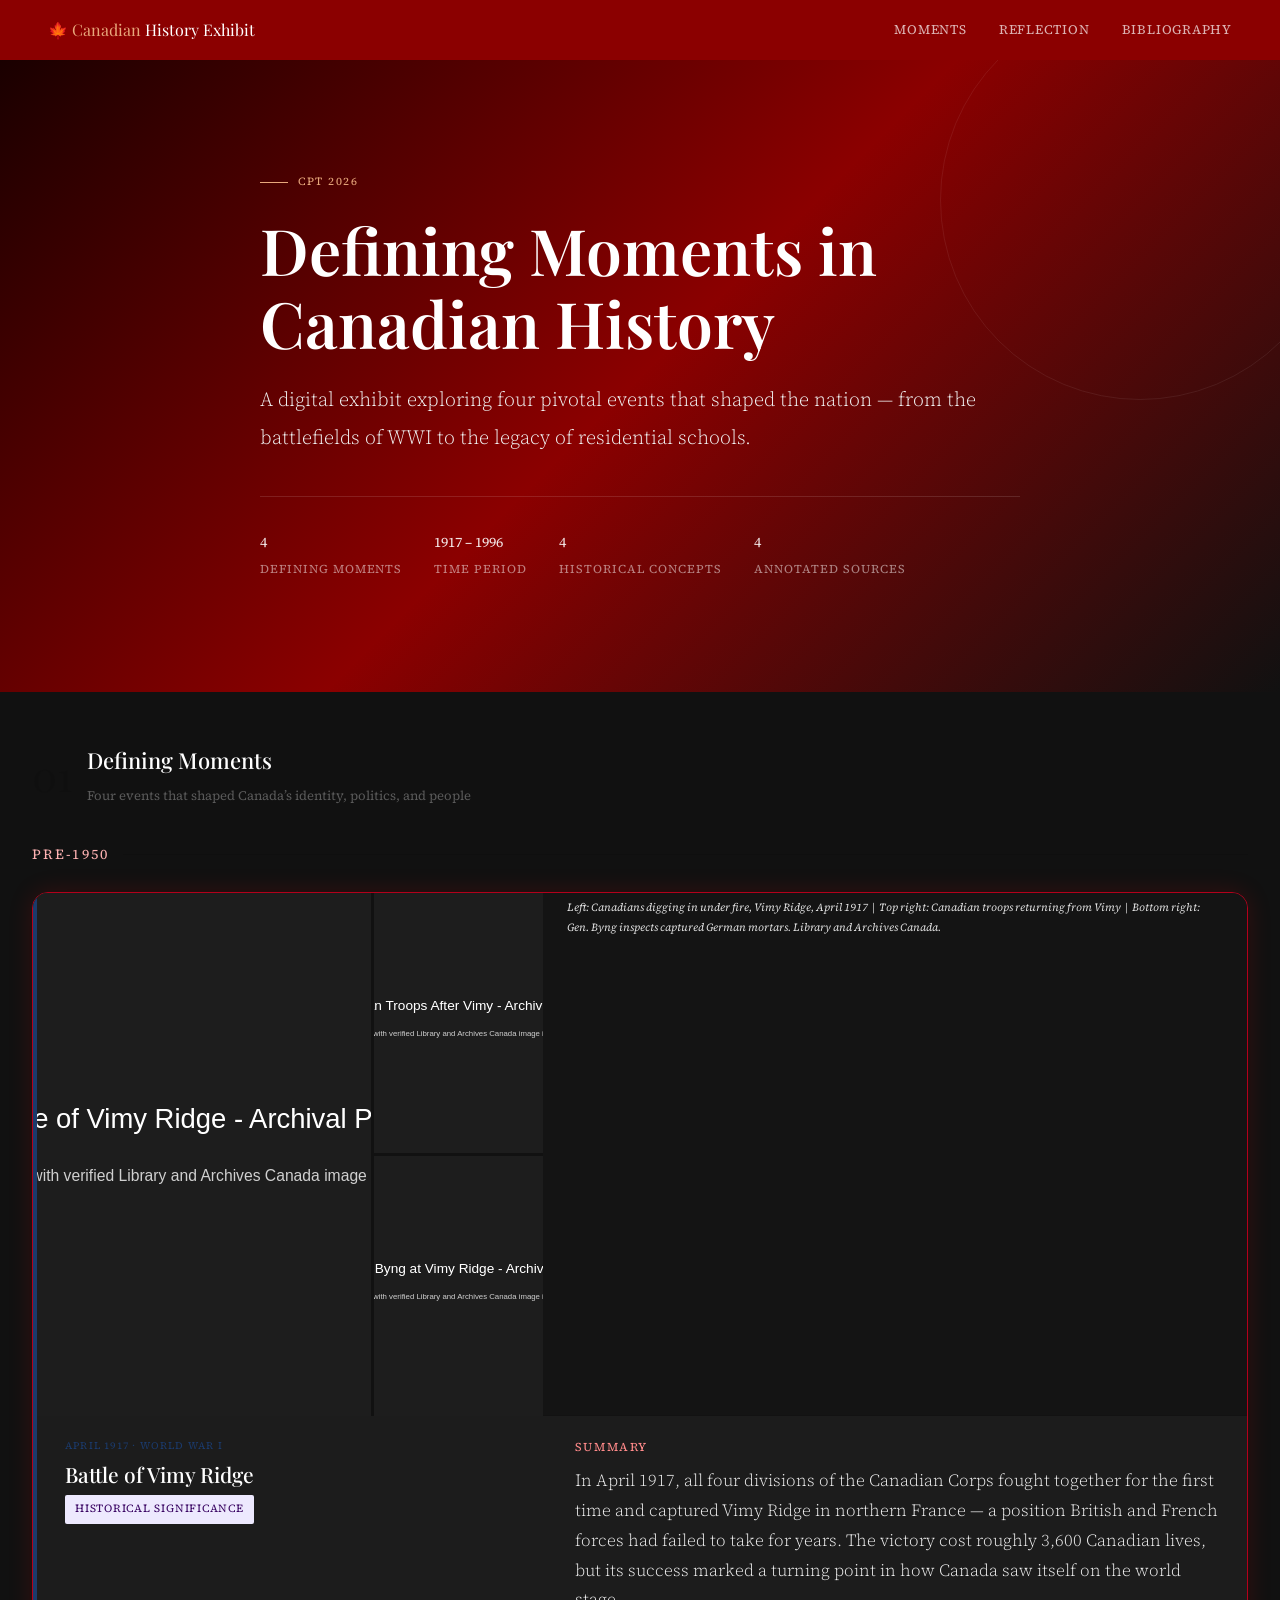
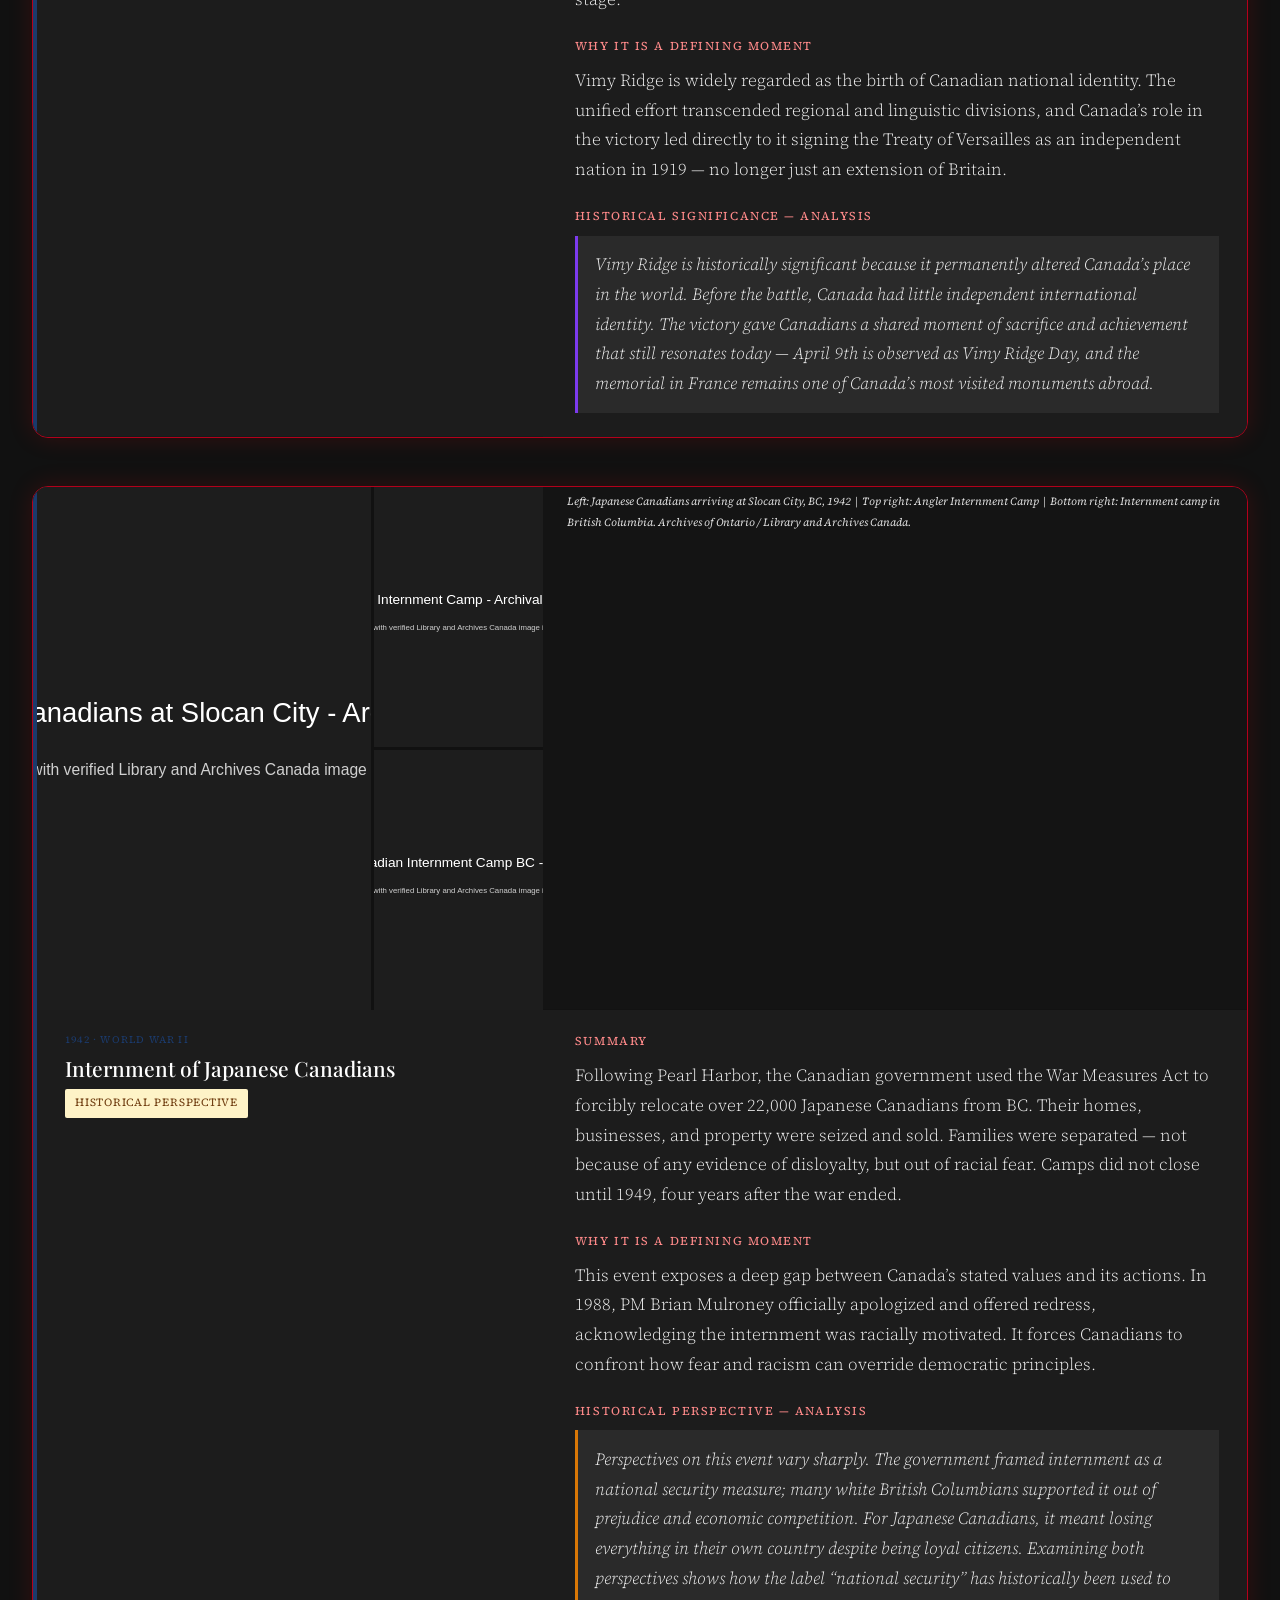
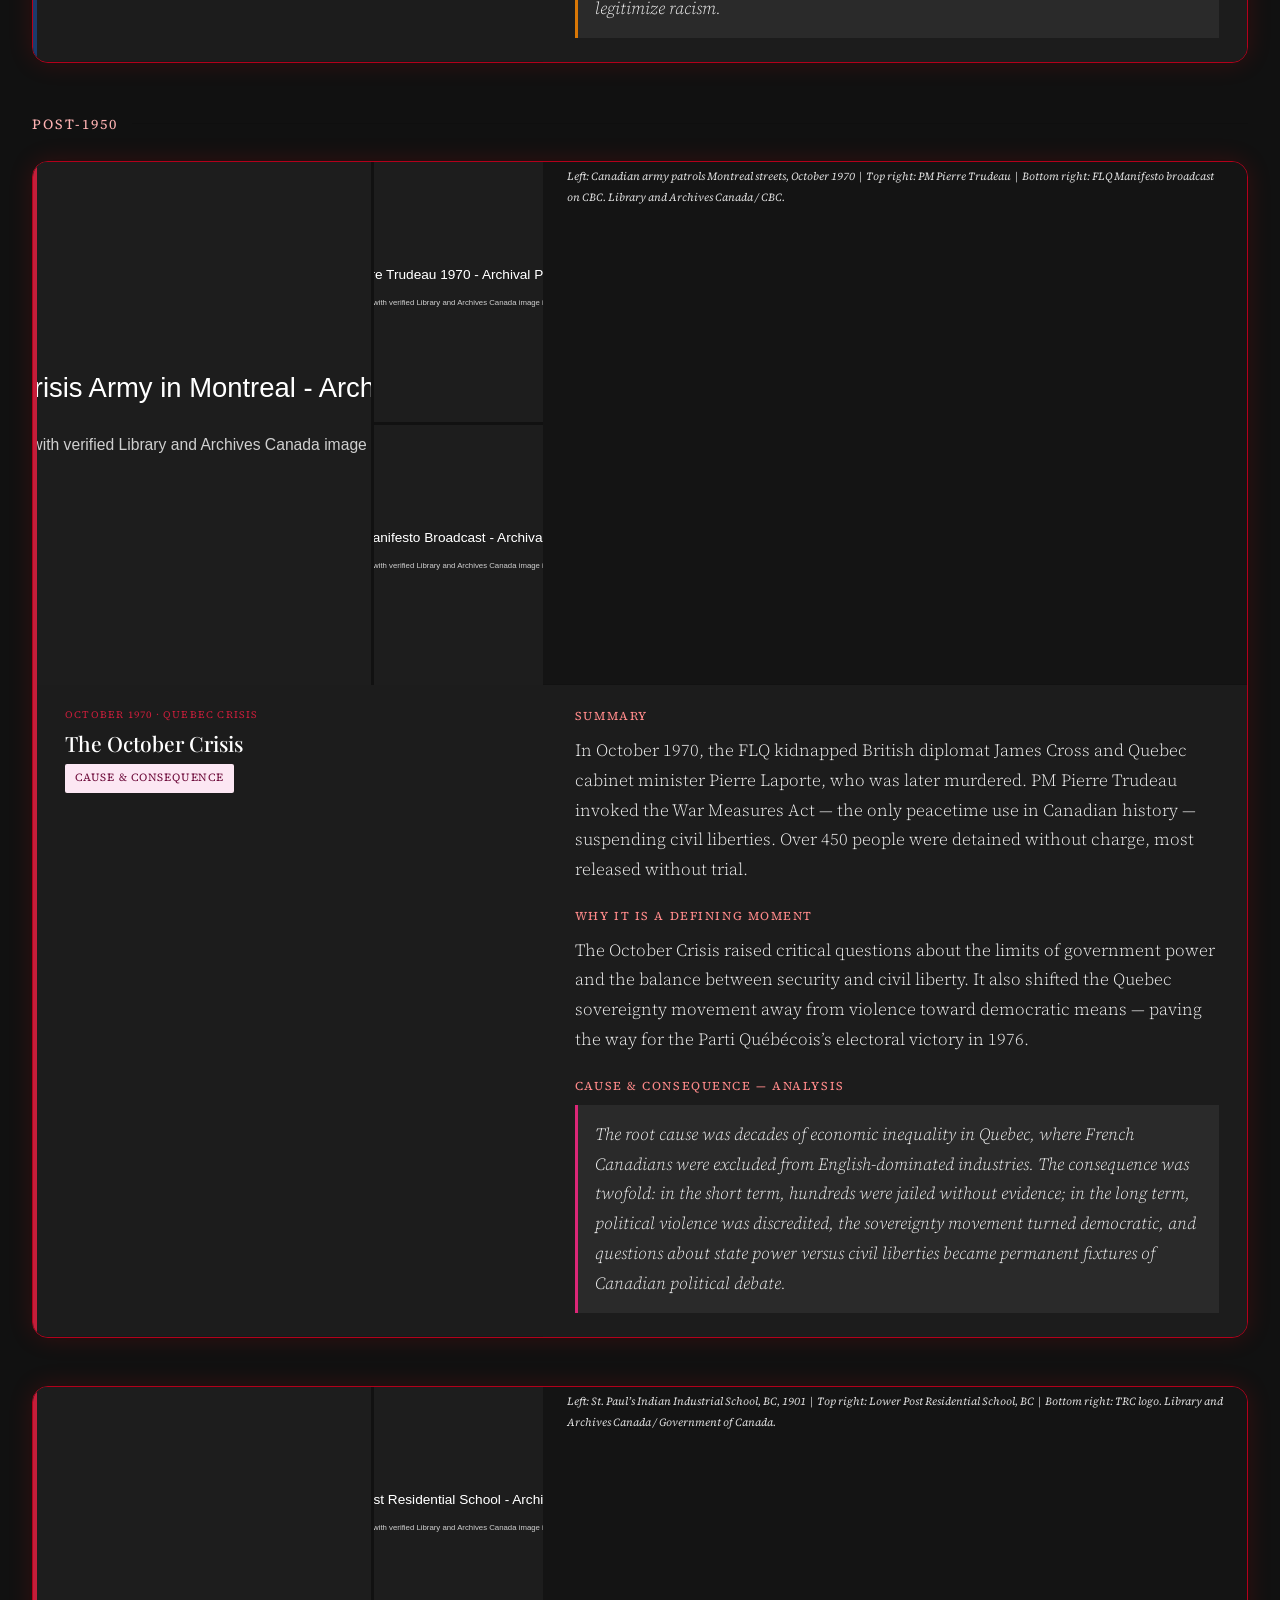
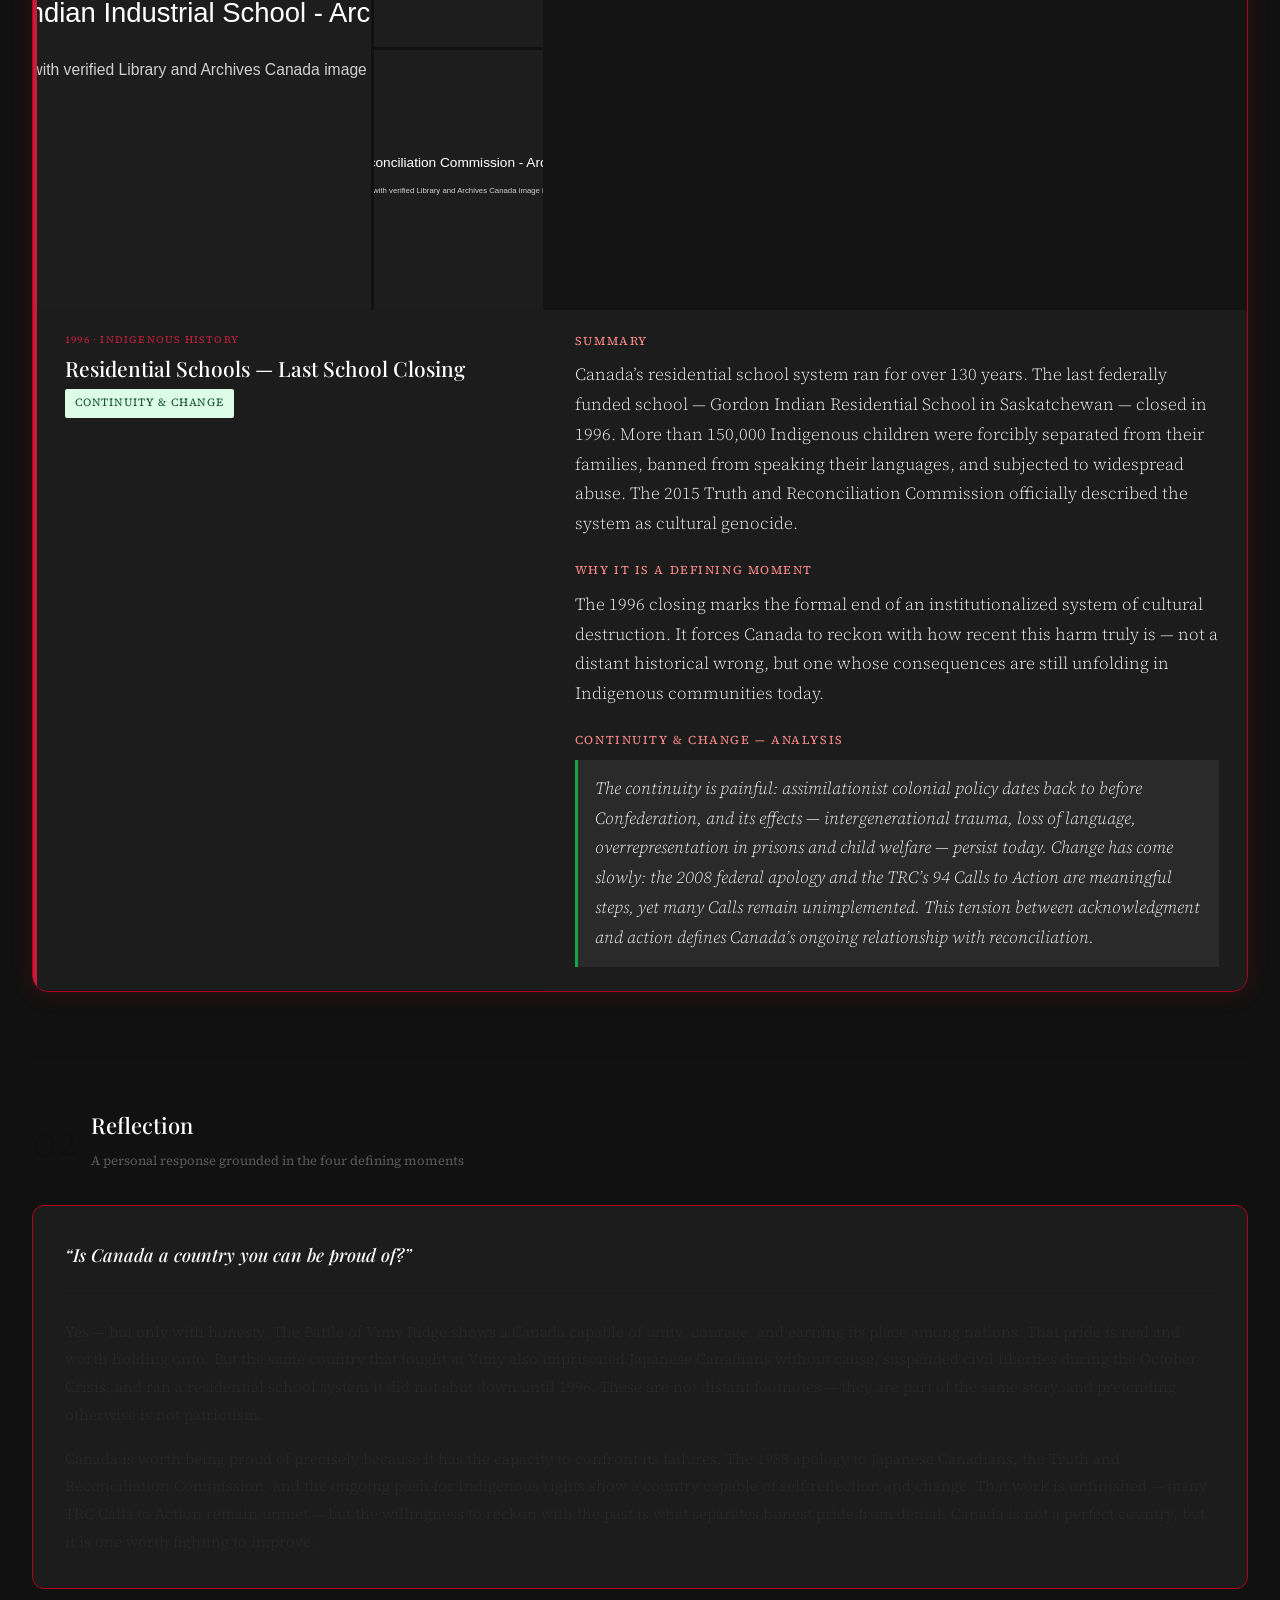
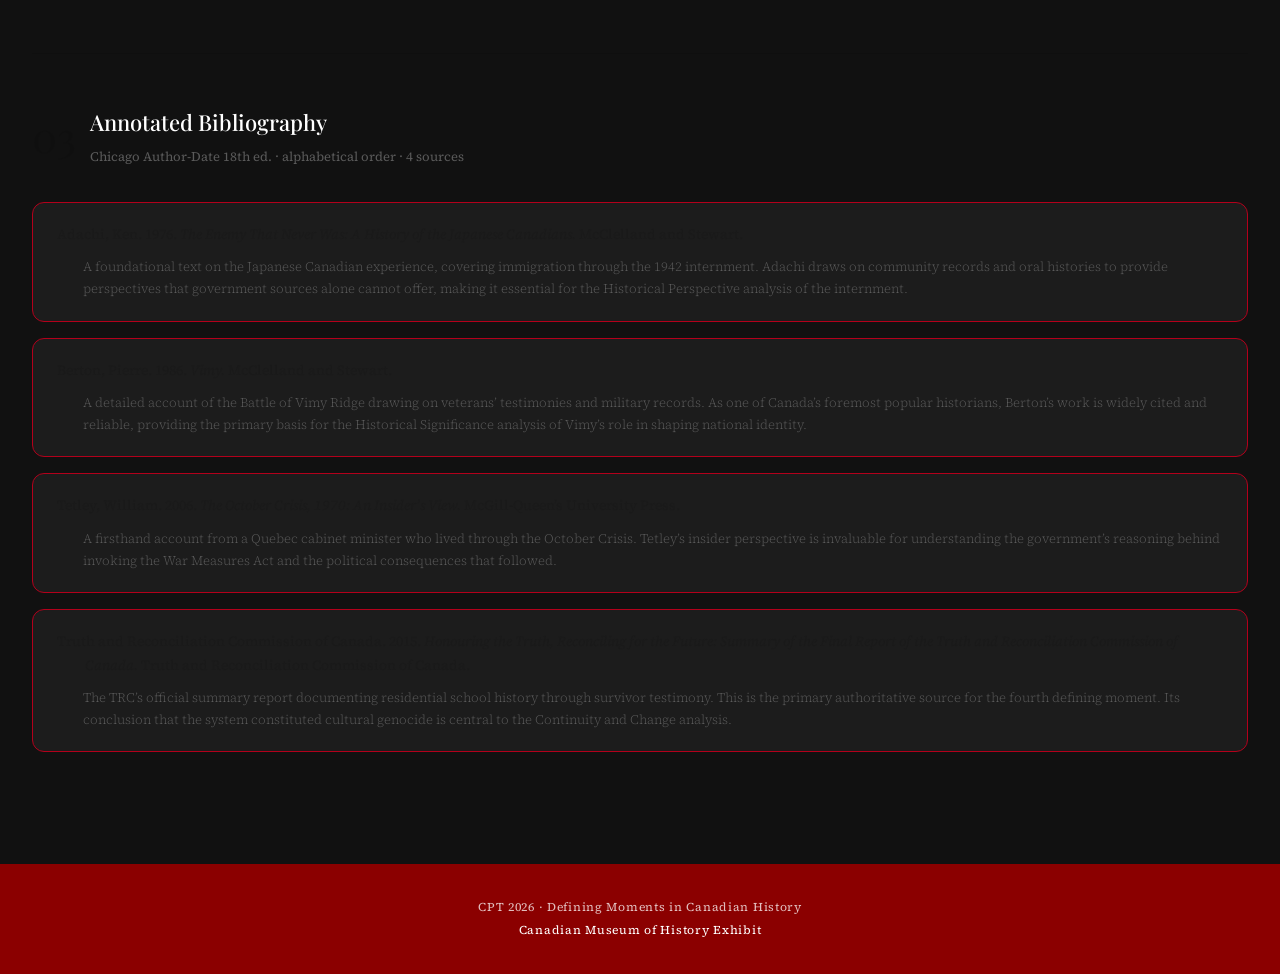
==== index.html @ dbaf493c "Add files via upload" ====
<!DOCTYPE html>
<html lang="en">
<head>
<meta charset="UTF-8">
<meta name="viewport" content="width=device-width, initial-scale=1.0">
<title>CPT 2026 — Defining Moments in Canadian History</title>
<link href="https://fonts.googleapis.com/css2?family=Playfair+Display:wght@400;500;600&family=Source+Serif+4:ital,wght@0,300;0,400;1,300&display=swap" rel="stylesheet">
<style>
*, *::before, *::after { box-sizing: border-box; margin: 0; padding: 0; }
:root { --navy: #1B3A6B; --red: #C41E3A; --cream: #FAF8F3; --warm-white: #FFFEF9; --text: #1a1a1a; --text-muted: #5a5a5a; --border: rgba(0,0,0,0.09); }
html { scroll-behavior: smooth; }
body { font-family: 'Source Serif 4', Georgia, serif; background: var(--cream); color: var(--text); font-size: 16px; line-height: 1.7; }

nav { background: var(--navy); padding: 0 3rem; display: flex; align-items: center; justify-content: space-between; height: 60px; position: sticky; top: 0; z-index: 100; }
.logo { font-family: 'Playfair Display', serif; color: #fff; font-size: 16px; }
.logo span { color: #E8A87C; }
.nav-links { display: flex; gap: 2rem; }
.nav-links a { color: rgba(255,255,255,0.7); font-size: 13px; text-decoration: none; letter-spacing: 0.06em; text-transform: uppercase; transition: color 0.2s; }
.nav-links a:hover { color: #fff; }

.hero { background: var(--navy); color: #fff; padding: 5rem 3rem 4rem; position: relative; overflow: hidden; }
.hero::before { content: ''; position: absolute; top: -60px; right: -60px; width: 400px; height: 400px; border: 1px solid rgba(255,255,255,0.07); border-radius: 50%; }
.hero-inner { max-width: 760px; margin: 0 auto; position: relative; z-index: 1; }
.hero-kicker { font-size: 11px; letter-spacing: 0.14em; text-transform: uppercase; color: #E8A87C; margin-bottom: 1.25rem; display: flex; align-items: center; gap: 10px; }
.hero-kicker::before { content: ''; display: inline-block; width: 28px; height: 1px; background: #E8A87C; }
.hero h1 { font-family: 'Playfair Display', serif; font-size: 44px; font-weight: 600; line-height: 1.15; margin-bottom: 1.25rem; }
.hero p { font-size: 16px; color: rgba(255,255,255,0.72); max-width: 520px; font-weight: 300; }
.hero-meta { display: flex; gap: 2rem; margin-top: 2.5rem; padding-top: 2rem; border-top: 1px solid rgba(255,255,255,0.12); flex-wrap: wrap; }
.hero-meta-item { font-size: 12px; color: rgba(255,255,255,0.5); text-transform: uppercase; letter-spacing: 0.08em; }
.hero-meta-item strong { display: block; font-size: 14px; color: rgba(255,255,255,0.9); font-weight: 400; margin-bottom: 2px; text-transform: none; letter-spacing: 0; }

.main { max-width: 900px; margin: 0 auto; padding: 3rem 2rem; }
.section-header { display: flex; align-items: center; gap: 14px; margin-bottom: 2rem; }
.section-num { font-family: 'Playfair Display', serif; font-size: 42px; font-weight: 400; color: rgba(0,0,0,0.08); line-height: 1; }
.section-info h2 { font-family: 'Playfair Display', serif; font-size: 22px; font-weight: 500; }
.section-info p { font-size: 13px; color: var(--text-muted); margin-top: 2px; }
section { margin-bottom: 4rem; }

/* MOMENT CARDS */
.moment-card { background: var(--warm-white); border: 1px solid var(--border); margin-bottom: 2.5rem; position: relative; overflow: hidden; }
.moment-card::before { content: ''; position: absolute; left: 0; top: 0; bottom: 0; width: 4px; z-index: 1; }
.moment-card.pre::before { background: var(--navy); }
.moment-card.post::before { background: var(--red); }

/* PHOTO GALLERY */
.photo-gallery { display: grid; gap: 3px; background: #111; }
.photo-gallery.two { grid-template-columns: 1fr 1fr; }
.photo-gallery.three { grid-template-columns: 2fr 1fr; grid-template-rows: 1fr 1fr; }
.photo-gallery.three .photo-main { grid-row: 1 / 3; }
.photo-item { overflow: hidden; position: relative; background: #2a2a2a; }
.photo-gallery.two .photo-item { height: 200px; }
.photo-gallery.three .photo-main { height: 300px; }
.photo-gallery.three .photo-side { height: 148px; }
.photo-item img { width: 100%; height: 100%; object-fit: cover; display: block; filter: grayscale(20%) contrast(1.05); transition: transform 0.4s ease; }
.photo-item img:hover { transform: scale(1.03); }
.photo-item img.hidden { display: none; }

.gallery-caption { font-size: 11px; color: var(--text-muted); padding: 5px 1.5rem 6px; border-bottom: 1px solid var(--border); font-style: italic; background: rgba(0,0,0,0.02); }

.moment-top { padding: 1.25rem 1.75rem 1rem 2rem; border-bottom: 1px solid var(--border); }
.moment-era-tag { font-size: 10px; letter-spacing: 0.12em; text-transform: uppercase; margin-bottom: 6px; }
.pre .moment-era-tag { color: var(--navy); }
.post .moment-era-tag { color: var(--red); }
.moment-title { font-family: 'Playfair Display', serif; font-size: 21px; font-weight: 500; line-height: 1.25; }
.concept-pill { display: inline-flex; padding: 4px 10px; border-radius: 2px; font-size: 11px; letter-spacing: 0.07em; text-transform: uppercase; margin-top: 8px; }
.pill-sig { background: #EDE9FE; color: #3B0764; }
.pill-persp { background: #FEF3C7; color: #713F12; }
.pill-cause { background: #FCE7F3; color: #700F3E; }
.pill-change { background: #DCFCE7; color: #14532D; }

.moment-body { padding: 1.25rem 1.75rem 1.5rem 2rem; }
.moment-block { margin-bottom: 1.25rem; }
.moment-block:last-child { margin-bottom: 0; }
.moment-block-label { font-size: 10px; letter-spacing: 0.13em; text-transform: uppercase; color: var(--text-muted); margin-bottom: 0.5rem; }
.moment-block p { font-size: 14px; line-height: 1.75; color: #2a2a2a; font-weight: 300; }
.analysis-box { border-left: 3px solid; padding: 0.9rem 1.1rem; background: rgba(0,0,0,0.018); margin-top: 0.5rem; }
.analysis-box p { font-size: 14px; line-height: 1.75; color: #2a2a2a; font-weight: 300; font-style: italic; }
.sig-border { border-color: #7C3AED; }
.persp-border { border-color: #D97706; }
.cause-border { border-color: #DB2777; }
.change-border { border-color: #16A34A; }

.era-label { display: flex; align-items: center; gap: 14px; margin-bottom: 1.5rem; margin-top: 0.5rem; }
.era-label span { font-size: 10px; letter-spacing: 0.15em; text-transform: uppercase; color: var(--text-muted); white-space: nowrap; }
.era-label::after { content: ''; flex: 1; height: 1px; background: var(--border); }

.reflection-box { background: var(--warm-white); border: 1px solid var(--border); padding: 2rem; }
.reflection-question { font-family: 'Playfair Display', serif; font-size: 18px; font-weight: 500; color: var(--navy); margin-bottom: 1.5rem; padding-bottom: 1.25rem; border-bottom: 1px solid var(--border); font-style: italic; }
.reflection-box p { font-size: 15px; line-height: 1.85; margin-bottom: 1rem; font-weight: 300; color: #2a2a2a; }
.reflection-box p:last-child { margin-bottom: 0; }

.bib-entry { background: var(--warm-white); border: 1px solid var(--border); padding: 1.25rem 1.5rem; margin-bottom: 1rem; }
.bib-cite { font-size: 14px; line-height: 1.7; color: var(--text); margin-bottom: 0.6rem; padding-left: 2em; text-indent: -2em; }
.bib-cite em { font-style: italic; }
.bib-annotation { font-size: 13px; line-height: 1.7; color: var(--text-muted); font-weight: 300; padding-left: 2em; }

footer { background: var(--navy); color: rgba(255,255,255,0.45); text-align: center; padding: 2rem; font-size: 12px; letter-spacing: 0.06em; }
footer strong { color: rgba(255,255,255,0.75); font-weight: 400; }
hr.divider { border: none; border-top: 1px solid var(--border); margin: 3rem 0; }

/* hide broken images gracefully */
img.photo { background: #1a1a1a; }
</style>

<style>
body{
 background:#111 !important;
 color:#f2f2f2 !important;
 font-size:18px !important;
 line-height:1.9 !important;
}
nav{
 background:#8B0000 !important;
}
.hero{
 background:linear-gradient(135deg,#1a0000,#8B0000,#111) !important;
 padding:7rem 3rem !important;
}
.hero h1{
 font-size:64px !important;
 max-width:900px;
}
.hero p{
 color:#f0f0f0 !important;
 font-size:20px !important;
 max-width:800px !important;
}
.main{
 max-width:1400px !important;
}
.section-info h2,.moment-title,.reflection-question{
 color:#fff !important;
}
.era-label span{
 color:#ffb3b3 !important;
 font-size:14px !important;
}
.moment-card{
 display:grid !important;
 grid-template-columns: 42% 58%;
 background:#1c1c1c !important;
 border:1px solid #b3001b !important;
 border-radius:16px;
 overflow:hidden;
 margin-bottom:3rem !important;
 box-shadow:0 0 25px rgba(255,0,0,.15);
}
.photo-gallery{
 height:100% !important;
}
.photo-gallery .photo-item,
.photo-gallery.two .photo-item,
.photo-gallery.three .photo-main,
.photo-gallery.three .photo-side{
 height:100% !important;
 min-height:260px;
}
.moment-top,.moment-body{
 background:#1c1c1c !important;
}
.moment-body p{
 color:#efefef !important;
 font-size:17px !important;
}
.moment-block-label{
 color:#ff8a8a !important;
 font-size:12px !important;
}
.gallery-caption{
 background:#141414 !important;
 color:#ddd !important;
}
.analysis-box{
 background:#2a2a2a !important;
}
.reflection-box,.bib-entry{
 background:#1c1c1c !important;
 color:#f2f2f2 !important;
 border:1px solid #b3001b !important;
 border-radius:12px;
}
footer{
 background:#8B0000 !important;
 color:white !important;
}
@media(max-width:900px){
 .moment-card{
  grid-template-columns:1fr !important;
 }
 .hero h1{
  font-size:42px !important;
 }
}
</style>


<style>
.photo-item{
 background:#333 !important;
}
.photo-item img{
 opacity:1 !important;
}
</style>

</head>
<body>

<nav>
  <div class="logo">&#127809; <span>Canadian</span> History Exhibit</div>
  <div class="nav-links">
    <a href="#moments">Moments</a>
    <a href="#reflection">Reflection</a>
    <a href="#bibliography">Bibliography</a>
  </div>
</nav>

<div class="hero">
  <div class="hero-inner">
    <div class="hero-kicker">CPT 2026</div>
    <h1>Defining Moments in<br>Canadian History</h1>
    <p>A digital exhibit exploring four pivotal events that shaped the nation &mdash; from the battlefields of WWI to the legacy of residential schools.</p>
    <div class="hero-meta">
      <div class="hero-meta-item"><strong>4</strong>Defining Moments</div>
      <div class="hero-meta-item"><strong>1917 &ndash; 1996</strong>Time Period</div>
      <div class="hero-meta-item"><strong>4</strong>Historical Concepts</div>
      <div class="hero-meta-item"><strong>4</strong>Annotated Sources</div>
    </div>
  </div>
</div>

<div class="main">

  <section id="moments">
    <div class="section-header">
      <div class="section-num">01</div>
      <div class="section-info"><h2>Defining Moments</h2><p>Four events that shaped Canada&rsquo;s identity, politics, and people</p></div>
    </div>

    <div class="era-label"><span>Pre-1950</span></div>

    <!-- MOMENT 1: VIMY RIDGE -->
    <div class="moment-card pre">
      <div class="photo-gallery three">
        <div class="photo-item photo-main">
          <img class="photo" src="data:image/svg+xml;charset=utf-8,%3Csvg%20xmlns%3D%27http%3A//www.w3.org/2000/svg%27%20width%3D%271200%27%20height%3D%27800%27%3E%0A%20%20%20%20%3Crect%20width%3D%27100%25%27%20height%3D%27100%25%27%20fill%3D%27%23222%27/%3E%0A%20%20%20%20%3Ctext%20x%3D%2750%25%27%20y%3D%2745%25%27%20font-size%3D%2742%27%20fill%3D%27white%27%20text-anchor%3D%27middle%27%20font-family%3D%27Arial%27%3EBattle%20of%20Vimy%20Ridge%20-%20Archival%20Photo%3C/text%3E%0A%20%20%20%20%3Ctext%20x%3D%2750%25%27%20y%3D%2755%25%27%20font-size%3D%2724%27%20fill%3D%27%23cccccc%27%20text-anchor%3D%27middle%27%20font-family%3D%27Arial%27%3EReplace%20with%20verified%20Library%20and%20Archives%20Canada%20image%20if%20desired%3C/text%3E%0A%20%20%20%20%3C/svg%3E" alt="Canadian soldiers at Vimy Ridge" >
        </div>
        <div class="photo-item photo-side">
          <img class="photo" src="data:image/svg+xml;charset=utf-8,%3Csvg%20xmlns%3D%27http%3A//www.w3.org/2000/svg%27%20width%3D%271200%27%20height%3D%27800%27%3E%0A%20%20%20%20%3Crect%20width%3D%27100%25%27%20height%3D%27100%25%27%20fill%3D%27%23222%27/%3E%0A%20%20%20%20%3Ctext%20x%3D%2750%25%27%20y%3D%2745%25%27%20font-size%3D%2742%27%20fill%3D%27white%27%20text-anchor%3D%27middle%27%20font-family%3D%27Arial%27%3ECanadian%20Troops%20After%20Vimy%20-%20Archival%20Photo%3C/text%3E%0A%20%20%20%20%3Ctext%20x%3D%2750%25%27%20y%3D%2755%25%27%20font-size%3D%2724%27%20fill%3D%27%23cccccc%27%20text-anchor%3D%27middle%27%20font-family%3D%27Arial%27%3EReplace%20with%20verified%20Library%20and%20Archives%20Canada%20image%20if%20desired%3C/text%3E%0A%20%20%20%20%3C/svg%3E" alt="Canadian troops after Vimy" >
        </div>
        <div class="photo-item photo-side">
          <img class="photo" src="data:image/svg+xml;charset=utf-8,%3Csvg%20xmlns%3D%27http%3A//www.w3.org/2000/svg%27%20width%3D%271200%27%20height%3D%27800%27%3E%0A%20%20%20%20%3Crect%20width%3D%27100%25%27%20height%3D%27100%25%27%20fill%3D%27%23222%27/%3E%0A%20%20%20%20%3Ctext%20x%3D%2750%25%27%20y%3D%2745%25%27%20font-size%3D%2742%27%20fill%3D%27white%27%20text-anchor%3D%27middle%27%20font-family%3D%27Arial%27%3EGeneral%20Byng%20at%20Vimy%20Ridge%20-%20Archival%20Photo%3C/text%3E%0A%20%20%20%20%3Ctext%20x%3D%2750%25%27%20y%3D%2755%25%27%20font-size%3D%2724%27%20fill%3D%27%23cccccc%27%20text-anchor%3D%27middle%27%20font-family%3D%27Arial%27%3EReplace%20with%20verified%20Library%20and%20Archives%20Canada%20image%20if%20desired%3C/text%3E%0A%20%20%20%20%3C/svg%3E" alt="General Byng at Vimy Ridge" >
        </div>
      </div>
      <div class="gallery-caption">Left: Canadians digging in under fire, Vimy Ridge, April 1917 &nbsp;|&nbsp; Top right: Canadian troops returning from Vimy &nbsp;|&nbsp; Bottom right: Gen. Byng inspects captured German mortars. Library and Archives Canada.</div>
      <div class="moment-top">
        <div class="moment-era-tag">April 1917 &middot; World War I</div>
        <div class="moment-title">Battle of Vimy Ridge</div>
        <span class="concept-pill pill-sig">Historical Significance</span>
      </div>
      <div class="moment-body">
        <div class="moment-block">
          <div class="moment-block-label">Summary</div>
          <p>In April 1917, all four divisions of the Canadian Corps fought together for the first time and captured Vimy Ridge in northern France &mdash; a position British and French forces had failed to take for years. The victory cost roughly 3,600 Canadian lives, but its success marked a turning point in how Canada saw itself on the world stage.</p>
        </div>
        <div class="moment-block">
          <div class="moment-block-label">Why it is a defining moment</div>
          <p>Vimy Ridge is widely regarded as the birth of Canadian national identity. The unified effort transcended regional and linguistic divisions, and Canada&rsquo;s role in the victory led directly to it signing the Treaty of Versailles as an independent nation in 1919 &mdash; no longer just an extension of Britain.</p>
        </div>
        <div class="moment-block">
          <div class="moment-block-label">Historical Significance &mdash; Analysis</div>
          <div class="analysis-box sig-border">
            <p>Vimy Ridge is historically significant because it permanently altered Canada&rsquo;s place in the world. Before the battle, Canada had little independent international identity. The victory gave Canadians a shared moment of sacrifice and achievement that still resonates today &mdash; April 9th is observed as Vimy Ridge Day, and the memorial in France remains one of Canada&rsquo;s most visited monuments abroad.</p>
          </div>
        </div>
      </div>
    </div>

    <!-- MOMENT 2: JAPANESE INTERNMENT -->
    <div class="moment-card pre">
      <div class="photo-gallery three">
        <div class="photo-item photo-main">
          <img class="photo" src="data:image/svg+xml;charset=utf-8,%3Csvg%20xmlns%3D%27http%3A//www.w3.org/2000/svg%27%20width%3D%271200%27%20height%3D%27800%27%3E%0A%20%20%20%20%3Crect%20width%3D%27100%25%27%20height%3D%27100%25%27%20fill%3D%27%23222%27/%3E%0A%20%20%20%20%3Ctext%20x%3D%2750%25%27%20y%3D%2745%25%27%20font-size%3D%2742%27%20fill%3D%27white%27%20text-anchor%3D%27middle%27%20font-family%3D%27Arial%27%3EJapanese%20Canadians%20at%20Slocan%20City%20-%20Archival%20Photo%3C/text%3E%0A%20%20%20%20%3Ctext%20x%3D%2750%25%27%20y%3D%2755%25%27%20font-size%3D%2724%27%20fill%3D%27%23cccccc%27%20text-anchor%3D%27middle%27%20font-family%3D%27Arial%27%3EReplace%20with%20verified%20Library%20and%20Archives%20Canada%20image%20if%20desired%3C/text%3E%0A%20%20%20%20%3C/svg%3E" alt="Japanese Canadians arriving at Slocan City internment camp, 1942" >
        </div>
        <div class="photo-item photo-side">
          <img class="photo" src="data:image/svg+xml;charset=utf-8,%3Csvg%20xmlns%3D%27http%3A//www.w3.org/2000/svg%27%20width%3D%271200%27%20height%3D%27800%27%3E%0A%20%20%20%20%3Crect%20width%3D%27100%25%27%20height%3D%27100%25%27%20fill%3D%27%23222%27/%3E%0A%20%20%20%20%3Ctext%20x%3D%2750%25%27%20y%3D%2745%25%27%20font-size%3D%2742%27%20fill%3D%27white%27%20text-anchor%3D%27middle%27%20font-family%3D%27Arial%27%3EAngler%20Internment%20Camp%20-%20Archival%20Photo%3C/text%3E%0A%20%20%20%20%3Ctext%20x%3D%2750%25%27%20y%3D%2755%25%27%20font-size%3D%2724%27%20fill%3D%27%23cccccc%27%20text-anchor%3D%27middle%27%20font-family%3D%27Arial%27%3EReplace%20with%20verified%20Library%20and%20Archives%20Canada%20image%20if%20desired%3C/text%3E%0A%20%20%20%20%3C/svg%3E" alt="Angler Internment Camp" >
        </div>
        <div class="photo-item photo-side">
          <img class="photo" src="data:image/svg+xml;charset=utf-8,%3Csvg%20xmlns%3D%27http%3A//www.w3.org/2000/svg%27%20width%3D%271200%27%20height%3D%27800%27%3E%0A%20%20%20%20%3Crect%20width%3D%27100%25%27%20height%3D%27100%25%27%20fill%3D%27%23222%27/%3E%0A%20%20%20%20%3Ctext%20x%3D%2750%25%27%20y%3D%2745%25%27%20font-size%3D%2742%27%20fill%3D%27white%27%20text-anchor%3D%27middle%27%20font-family%3D%27Arial%27%3EJapanese%20Canadian%20Internment%20Camp%20BC%20-%20Archival%20Photo%3C/text%3E%0A%20%20%20%20%3Ctext%20x%3D%2750%25%27%20y%3D%2755%25%27%20font-size%3D%2724%27%20fill%3D%27%23cccccc%27%20text-anchor%3D%27middle%27%20font-family%3D%27Arial%27%3EReplace%20with%20verified%20Library%20and%20Archives%20Canada%20image%20if%20desired%3C/text%3E%0A%20%20%20%20%3C/svg%3E" alt="Japanese Canadian internment camp, BC" >
        </div>
      </div>
      <div class="gallery-caption">Left: Japanese Canadians arriving at Slocan City, BC, 1942 &nbsp;|&nbsp; Top right: Angler Internment Camp &nbsp;|&nbsp; Bottom right: Internment camp in British Columbia. Archives of Ontario / Library and Archives Canada.</div>
      <div class="moment-top">
        <div class="moment-era-tag">1942 &middot; World War II</div>
        <div class="moment-title">Internment of Japanese Canadians</div>
        <span class="concept-pill pill-persp">Historical Perspective</span>
      </div>
      <div class="moment-body">
        <div class="moment-block">
          <div class="moment-block-label">Summary</div>
          <p>Following Pearl Harbor, the Canadian government used the War Measures Act to forcibly relocate over 22,000 Japanese Canadians from BC. Their homes, businesses, and property were seized and sold. Families were separated &mdash; not because of any evidence of disloyalty, but out of racial fear. Camps did not close until 1949, four years after the war ended.</p>
        </div>
        <div class="moment-block">
          <div class="moment-block-label">Why it is a defining moment</div>
          <p>This event exposes a deep gap between Canada&rsquo;s stated values and its actions. In 1988, PM Brian Mulroney officially apologized and offered redress, acknowledging the internment was racially motivated. It forces Canadians to confront how fear and racism can override democratic principles.</p>
        </div>
        <div class="moment-block">
          <div class="moment-block-label">Historical Perspective &mdash; Analysis</div>
          <div class="analysis-box persp-border">
            <p>Perspectives on this event vary sharply. The government framed internment as a national security measure; many white British Columbians supported it out of prejudice and economic competition. For Japanese Canadians, it meant losing everything in their own country despite being loyal citizens. Examining both perspectives shows how the label &ldquo;national security&rdquo; has historically been used to legitimize racism.</p>
          </div>
        </div>
      </div>
    </div>

    <div class="era-label"><span>Post-1950</span></div>

    <!-- MOMENT 3: OCTOBER CRISIS -->
    <div class="moment-card post">
      <div class="photo-gallery three">
        <div class="photo-item photo-main">
          <img class="photo" src="data:image/svg+xml;charset=utf-8,%3Csvg%20xmlns%3D%27http%3A//www.w3.org/2000/svg%27%20width%3D%271200%27%20height%3D%27800%27%3E%0A%20%20%20%20%3Crect%20width%3D%27100%25%27%20height%3D%27100%25%27%20fill%3D%27%23222%27/%3E%0A%20%20%20%20%3Ctext%20x%3D%2750%25%27%20y%3D%2745%25%27%20font-size%3D%2742%27%20fill%3D%27white%27%20text-anchor%3D%27middle%27%20font-family%3D%27Arial%27%3EOctober%20Crisis%20Army%20in%20Montreal%20-%20Archival%20Photo%3C/text%3E%0A%20%20%20%20%3Ctext%20x%3D%2750%25%27%20y%3D%2755%25%27%20font-size%3D%2724%27%20fill%3D%27%23cccccc%27%20text-anchor%3D%27middle%27%20font-family%3D%27Arial%27%3EReplace%20with%20verified%20Library%20and%20Archives%20Canada%20image%20if%20desired%3C/text%3E%0A%20%20%20%20%3C/svg%3E" alt="Canadian army deployed in Montreal, October Crisis 1970" >
        </div>
        <div class="photo-item photo-side">
          <img class="photo" src="data:image/svg+xml;charset=utf-8,%3Csvg%20xmlns%3D%27http%3A//www.w3.org/2000/svg%27%20width%3D%271200%27%20height%3D%27800%27%3E%0A%20%20%20%20%3Crect%20width%3D%27100%25%27%20height%3D%27100%25%27%20fill%3D%27%23222%27/%3E%0A%20%20%20%20%3Ctext%20x%3D%2750%25%27%20y%3D%2745%25%27%20font-size%3D%2742%27%20fill%3D%27white%27%20text-anchor%3D%27middle%27%20font-family%3D%27Arial%27%3EPierre%20Trudeau%201970%20-%20Archival%20Photo%3C/text%3E%0A%20%20%20%20%3Ctext%20x%3D%2750%25%27%20y%3D%2755%25%27%20font-size%3D%2724%27%20fill%3D%27%23cccccc%27%20text-anchor%3D%27middle%27%20font-family%3D%27Arial%27%3EReplace%20with%20verified%20Library%20and%20Archives%20Canada%20image%20if%20desired%3C/text%3E%0A%20%20%20%20%3C/svg%3E" alt="Pierre Trudeau, 1970" >
        </div>
        <div class="photo-item photo-side">
          <img class="photo" src="data:image/svg+xml;charset=utf-8,%3Csvg%20xmlns%3D%27http%3A//www.w3.org/2000/svg%27%20width%3D%271200%27%20height%3D%27800%27%3E%0A%20%20%20%20%3Crect%20width%3D%27100%25%27%20height%3D%27100%25%27%20fill%3D%27%23222%27/%3E%0A%20%20%20%20%3Ctext%20x%3D%2750%25%27%20y%3D%2745%25%27%20font-size%3D%2742%27%20fill%3D%27white%27%20text-anchor%3D%27middle%27%20font-family%3D%27Arial%27%3EFLQ%20Manifesto%20Broadcast%20-%20Archival%20Photo%3C/text%3E%0A%20%20%20%20%3Ctext%20x%3D%2750%25%27%20y%3D%2755%25%27%20font-size%3D%2724%27%20fill%3D%27%23cccccc%27%20text-anchor%3D%27middle%27%20font-family%3D%27Arial%27%3EReplace%20with%20verified%20Library%20and%20Archives%20Canada%20image%20if%20desired%3C/text%3E%0A%20%20%20%20%3C/svg%3E" alt="FLQ Manifesto broadcast on CBC" >
        </div>
      </div>
      <div class="gallery-caption">Left: Canadian army patrols Montreal streets, October 1970 &nbsp;|&nbsp; Top right: PM Pierre Trudeau &nbsp;|&nbsp; Bottom right: FLQ Manifesto broadcast on CBC. Library and Archives Canada / CBC.</div>
      <div class="moment-top">
        <div class="moment-era-tag">October 1970 &middot; Quebec Crisis</div>
        <div class="moment-title">The October Crisis</div>
        <span class="concept-pill pill-cause">Cause &amp; Consequence</span>
      </div>
      <div class="moment-body">
        <div class="moment-block">
          <div class="moment-block-label">Summary</div>
          <p>In October 1970, the FLQ kidnapped British diplomat James Cross and Quebec cabinet minister Pierre Laporte, who was later murdered. PM Pierre Trudeau invoked the War Measures Act &mdash; the only peacetime use in Canadian history &mdash; suspending civil liberties. Over 450 people were detained without charge, most released without trial.</p>
        </div>
        <div class="moment-block">
          <div class="moment-block-label">Why it is a defining moment</div>
          <p>The October Crisis raised critical questions about the limits of government power and the balance between security and civil liberty. It also shifted the Quebec sovereignty movement away from violence toward democratic means &mdash; paving the way for the Parti Qu&eacute;b&eacute;cois&rsquo;s electoral victory in 1976.</p>
        </div>
        <div class="moment-block">
          <div class="moment-block-label">Cause &amp; Consequence &mdash; Analysis</div>
          <div class="analysis-box cause-border">
            <p>The root cause was decades of economic inequality in Quebec, where French Canadians were excluded from English-dominated industries. The consequence was twofold: in the short term, hundreds were jailed without evidence; in the long term, political violence was discredited, the sovereignty movement turned democratic, and questions about state power versus civil liberties became permanent fixtures of Canadian political debate.</p>
          </div>
        </div>
      </div>
    </div>

    <!-- MOMENT 4: RESIDENTIAL SCHOOLS -->
    <div class="moment-card post">
      <div class="photo-gallery three">
        <div class="photo-item photo-main">
          <img class="photo" src="data:image/svg+xml;charset=utf-8,%3Csvg%20xmlns%3D%27http%3A//www.w3.org/2000/svg%27%20width%3D%271200%27%20height%3D%27800%27%3E%0A%20%20%20%20%3Crect%20width%3D%27100%25%27%20height%3D%27100%25%27%20fill%3D%27%23222%27/%3E%0A%20%20%20%20%3Ctext%20x%3D%2750%25%27%20y%3D%2745%25%27%20font-size%3D%2742%27%20fill%3D%27white%27%20text-anchor%3D%27middle%27%20font-family%3D%27Arial%27%3ESt.%20Paul%27s%20Indian%20Industrial%20School%20-%20Archival%20Photo%3C/text%3E%0A%20%20%20%20%3Ctext%20x%3D%2750%25%27%20y%3D%2755%25%27%20font-size%3D%2724%27%20fill%3D%27%23cccccc%27%20text-anchor%3D%27middle%27%20font-family%3D%27Arial%27%3EReplace%20with%20verified%20Library%20and%20Archives%20Canada%20image%20if%20desired%3C/text%3E%0A%20%20%20%20%3C/svg%3E" alt="St. Paul's Indian Industrial School, 1901" >
        </div>
        <div class="photo-item photo-side">
          <img class="photo" src="data:image/svg+xml;charset=utf-8,%3Csvg%20xmlns%3D%27http%3A//www.w3.org/2000/svg%27%20width%3D%271200%27%20height%3D%27800%27%3E%0A%20%20%20%20%3Crect%20width%3D%27100%25%27%20height%3D%27100%25%27%20fill%3D%27%23222%27/%3E%0A%20%20%20%20%3Ctext%20x%3D%2750%25%27%20y%3D%2745%25%27%20font-size%3D%2742%27%20fill%3D%27white%27%20text-anchor%3D%27middle%27%20font-family%3D%27Arial%27%3ELower%20Post%20Residential%20School%20-%20Archival%20Photo%3C/text%3E%0A%20%20%20%20%3Ctext%20x%3D%2750%25%27%20y%3D%2755%25%27%20font-size%3D%2724%27%20fill%3D%27%23cccccc%27%20text-anchor%3D%27middle%27%20font-family%3D%27Arial%27%3EReplace%20with%20verified%20Library%20and%20Archives%20Canada%20image%20if%20desired%3C/text%3E%0A%20%20%20%20%3C/svg%3E" alt="Lower Post Residential School" >
        </div>
        <div class="photo-item photo-side">
          <img class="photo" src="data:image/svg+xml;charset=utf-8,%3Csvg%20xmlns%3D%27http%3A//www.w3.org/2000/svg%27%20width%3D%271200%27%20height%3D%27800%27%3E%0A%20%20%20%20%3Crect%20width%3D%27100%25%27%20height%3D%27100%25%27%20fill%3D%27%23222%27/%3E%0A%20%20%20%20%3Ctext%20x%3D%2750%25%27%20y%3D%2745%25%27%20font-size%3D%2742%27%20fill%3D%27white%27%20text-anchor%3D%27middle%27%20font-family%3D%27Arial%27%3ETruth%20and%20Reconciliation%20Commission%20-%20Archival%20Graphic%3C/text%3E%0A%20%20%20%20%3Ctext%20x%3D%2750%25%27%20y%3D%2755%25%27%20font-size%3D%2724%27%20fill%3D%27%23cccccc%27%20text-anchor%3D%27middle%27%20font-family%3D%27Arial%27%3EReplace%20with%20verified%20Library%20and%20Archives%20Canada%20image%20if%20desired%3C/text%3E%0A%20%20%20%20%3C/svg%3E" alt="Truth and Reconciliation Commission" >
        </div>
      </div>
      <div class="gallery-caption">Left: St. Paul&rsquo;s Indian Industrial School, BC, 1901 &nbsp;|&nbsp; Top right: Lower Post Residential School, BC &nbsp;|&nbsp; Bottom right: TRC logo. Library and Archives Canada / Government of Canada.</div>
      <div class="moment-top">
        <div class="moment-era-tag">1996 &middot; Indigenous History</div>
        <div class="moment-title">Residential Schools &mdash; Last School Closing</div>
        <span class="concept-pill pill-change">Continuity &amp; Change</span>
      </div>
      <div class="moment-body">
        <div class="moment-block">
          <div class="moment-block-label">Summary</div>
          <p>Canada&rsquo;s residential school system ran for over 130 years. The last federally funded school &mdash; Gordon Indian Residential School in Saskatchewan &mdash; closed in 1996. More than 150,000 Indigenous children were forcibly separated from their families, banned from speaking their languages, and subjected to widespread abuse. The 2015 Truth and Reconciliation Commission officially described the system as cultural genocide.</p>
        </div>
        <div class="moment-block">
          <div class="moment-block-label">Why it is a defining moment</div>
          <p>The 1996 closing marks the formal end of an institutionalized system of cultural destruction. It forces Canada to reckon with how recent this harm truly is &mdash; not a distant historical wrong, but one whose consequences are still unfolding in Indigenous communities today.</p>
        </div>
        <div class="moment-block">
          <div class="moment-block-label">Continuity &amp; Change &mdash; Analysis</div>
          <div class="analysis-box change-border">
            <p>The continuity is painful: assimilationist colonial policy dates back to before Confederation, and its effects &mdash; intergenerational trauma, loss of language, overrepresentation in prisons and child welfare &mdash; persist today. Change has come slowly: the 2008 federal apology and the TRC&rsquo;s 94 Calls to Action are meaningful steps, yet many Calls remain unimplemented. This tension between acknowledgment and action defines Canada&rsquo;s ongoing relationship with reconciliation.</p>
          </div>
        </div>
      </div>
    </div>

  </section>

  <hr class="divider">

  <section id="reflection">
    <div class="section-header">
      <div class="section-num">02</div>
      <div class="section-info"><h2>Reflection</h2><p>A personal response grounded in the four defining moments</p></div>
    </div>
    <div class="reflection-box">
      <div class="reflection-question">&ldquo;Is Canada a country you can be proud of?&rdquo;</div>
      <p>Yes &mdash; but only with honesty. The Battle of Vimy Ridge shows a Canada capable of unity, courage, and earning its place among nations. That pride is real and worth holding onto. But the same country that fought at Vimy also imprisoned Japanese Canadians without cause, suspended civil liberties during the October Crisis, and ran a residential school system it did not shut down until 1996. These are not distant footnotes &mdash; they are part of the same story, and pretending otherwise is not patriotism.</p>
      <p>Canada is worth being proud of precisely because it has the capacity to confront its failures. The 1988 apology to Japanese Canadians, the Truth and Reconciliation Commission, and the ongoing push for Indigenous rights show a country capable of self-reflection and change. That work is unfinished &mdash; many TRC Calls to Action remain unmet &mdash; but the willingness to reckon with the past is what separates honest pride from denial. Canada is not a perfect country, but it is one worth fighting to improve.</p>
    </div>
  </section>

  <hr class="divider">

  <section id="bibliography">
    <div class="section-header">
      <div class="section-num">03</div>
      <div class="section-info"><h2>Annotated Bibliography</h2><p>Chicago Author-Date 18th ed. &middot; alphabetical order &middot; 4 sources</p></div>
    </div>

    <div class="bib-entry">
      <p class="bib-cite">Adachi, Ken. 1976. <em>The Enemy That Never Was: A History of the Japanese Canadians.</em> McClelland and Stewart.</p>
      <p class="bib-annotation">A foundational text on the Japanese Canadian experience, covering immigration through the 1942 internment. Adachi draws on community records and oral histories to provide perspectives that government sources alone cannot offer, making it essential for the Historical Perspective analysis of the internment.</p>
    </div>

    <div class="bib-entry">
      <p class="bib-cite">Berton, Pierre. 1986. <em>Vimy.</em> McClelland and Stewart.</p>
      <p class="bib-annotation">A detailed account of the Battle of Vimy Ridge drawing on veterans&rsquo; testimonies and military records. As one of Canada&rsquo;s foremost popular historians, Berton&rsquo;s work is widely cited and reliable, providing the primary basis for the Historical Significance analysis of Vimy&rsquo;s role in shaping national identity.</p>
    </div>

    <div class="bib-entry">
      <p class="bib-cite">Tetley, William. 2006. <em>The October Crisis, 1970: An Insider&rsquo;s View.</em> McGill-Queen&rsquo;s University Press.</p>
      <p class="bib-annotation">A firsthand account from a Quebec cabinet minister who lived through the October Crisis. Tetley&rsquo;s insider perspective is invaluable for understanding the government&rsquo;s reasoning behind invoking the War Measures Act and the political consequences that followed.</p>
    </div>

    <div class="bib-entry">
      <p class="bib-cite">Truth and Reconciliation Commission of Canada. 2015. <em>Honouring the Truth, Reconciling for the Future: Summary of the Final Report of the Truth and Reconciliation Commission of Canada.</em> Truth and Reconciliation Commission of Canada.</p>
      <p class="bib-annotation">The TRC&rsquo;s official summary report documenting residential school history through survivor testimony. This is the primary authoritative source for the fourth defining moment. Its conclusion that the system constituted cultural genocide is central to the Continuity and Change analysis.</p>
    </div>

  </section>
</div>

<footer>
  <strong>CPT 2026 &middot; Defining Moments in Canadian History</strong><br>
  Canadian Museum of History Exhibit
</footer>

</body>
</html>
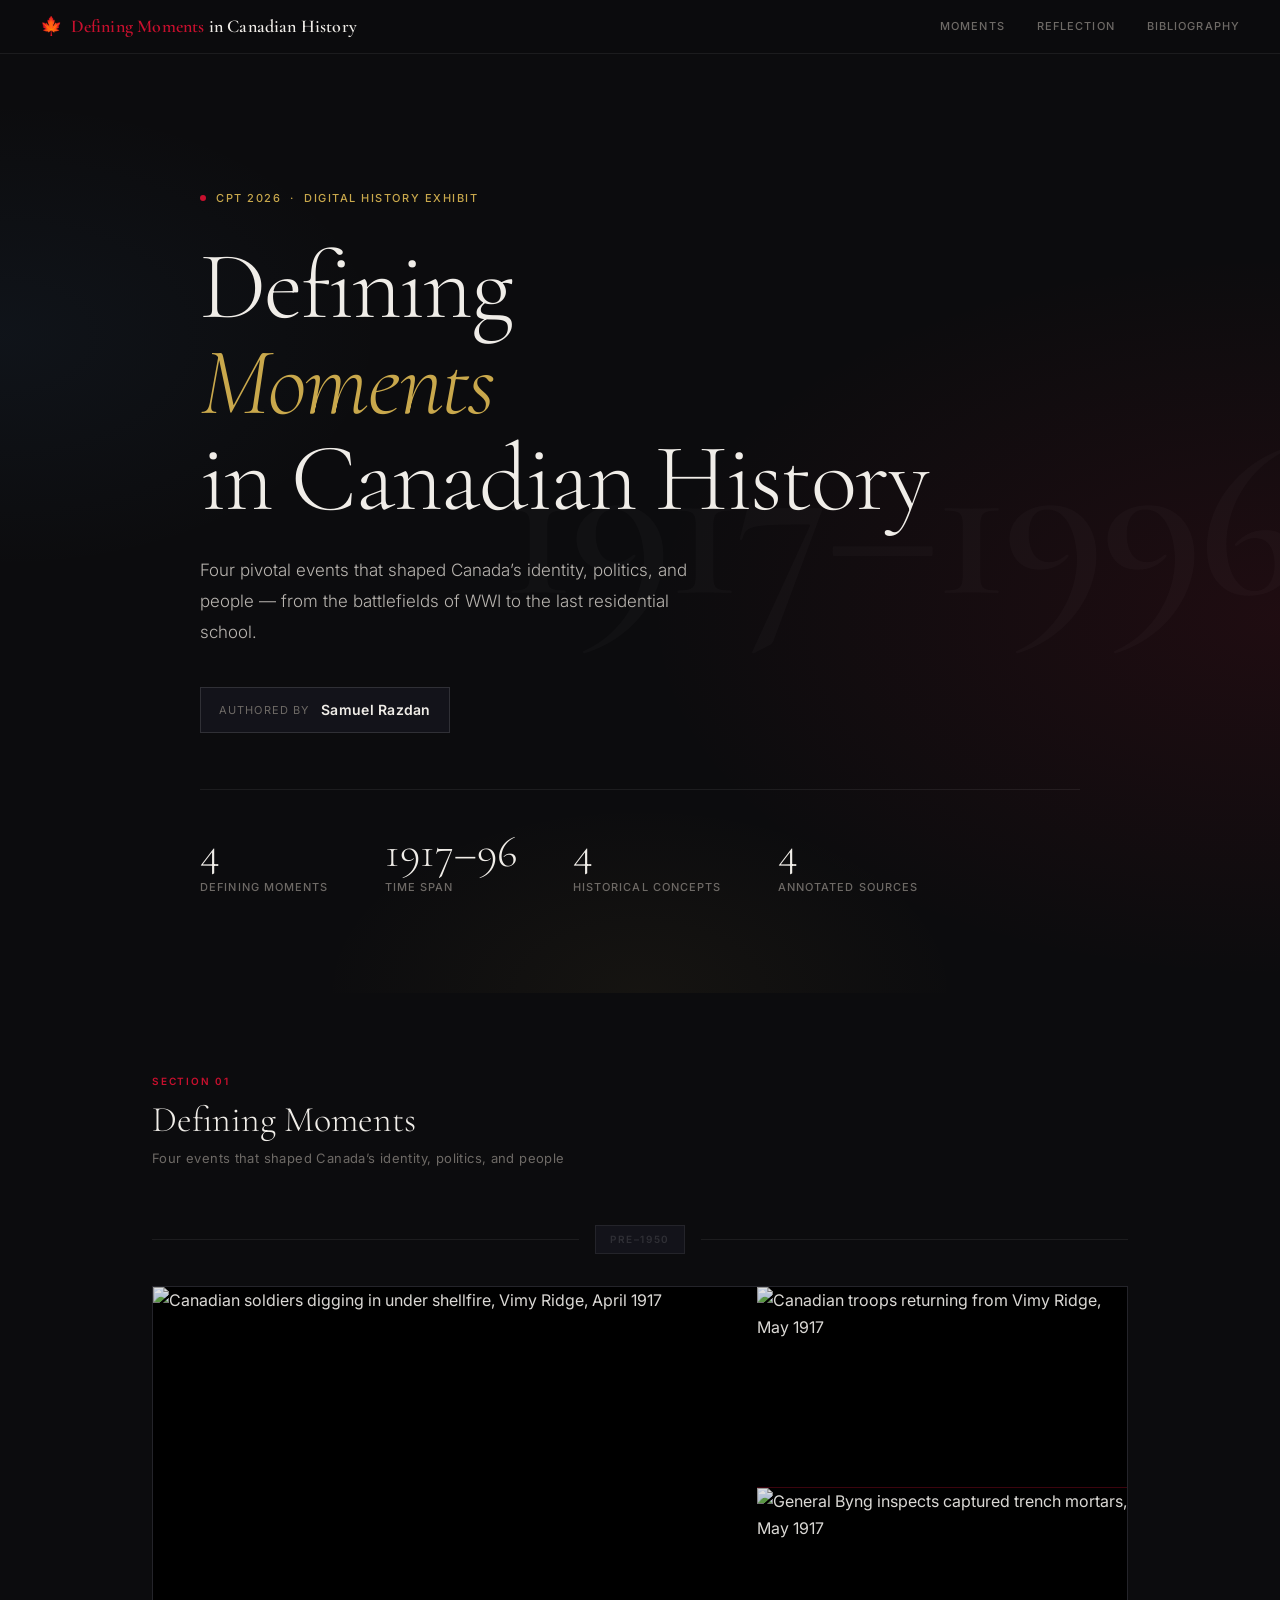
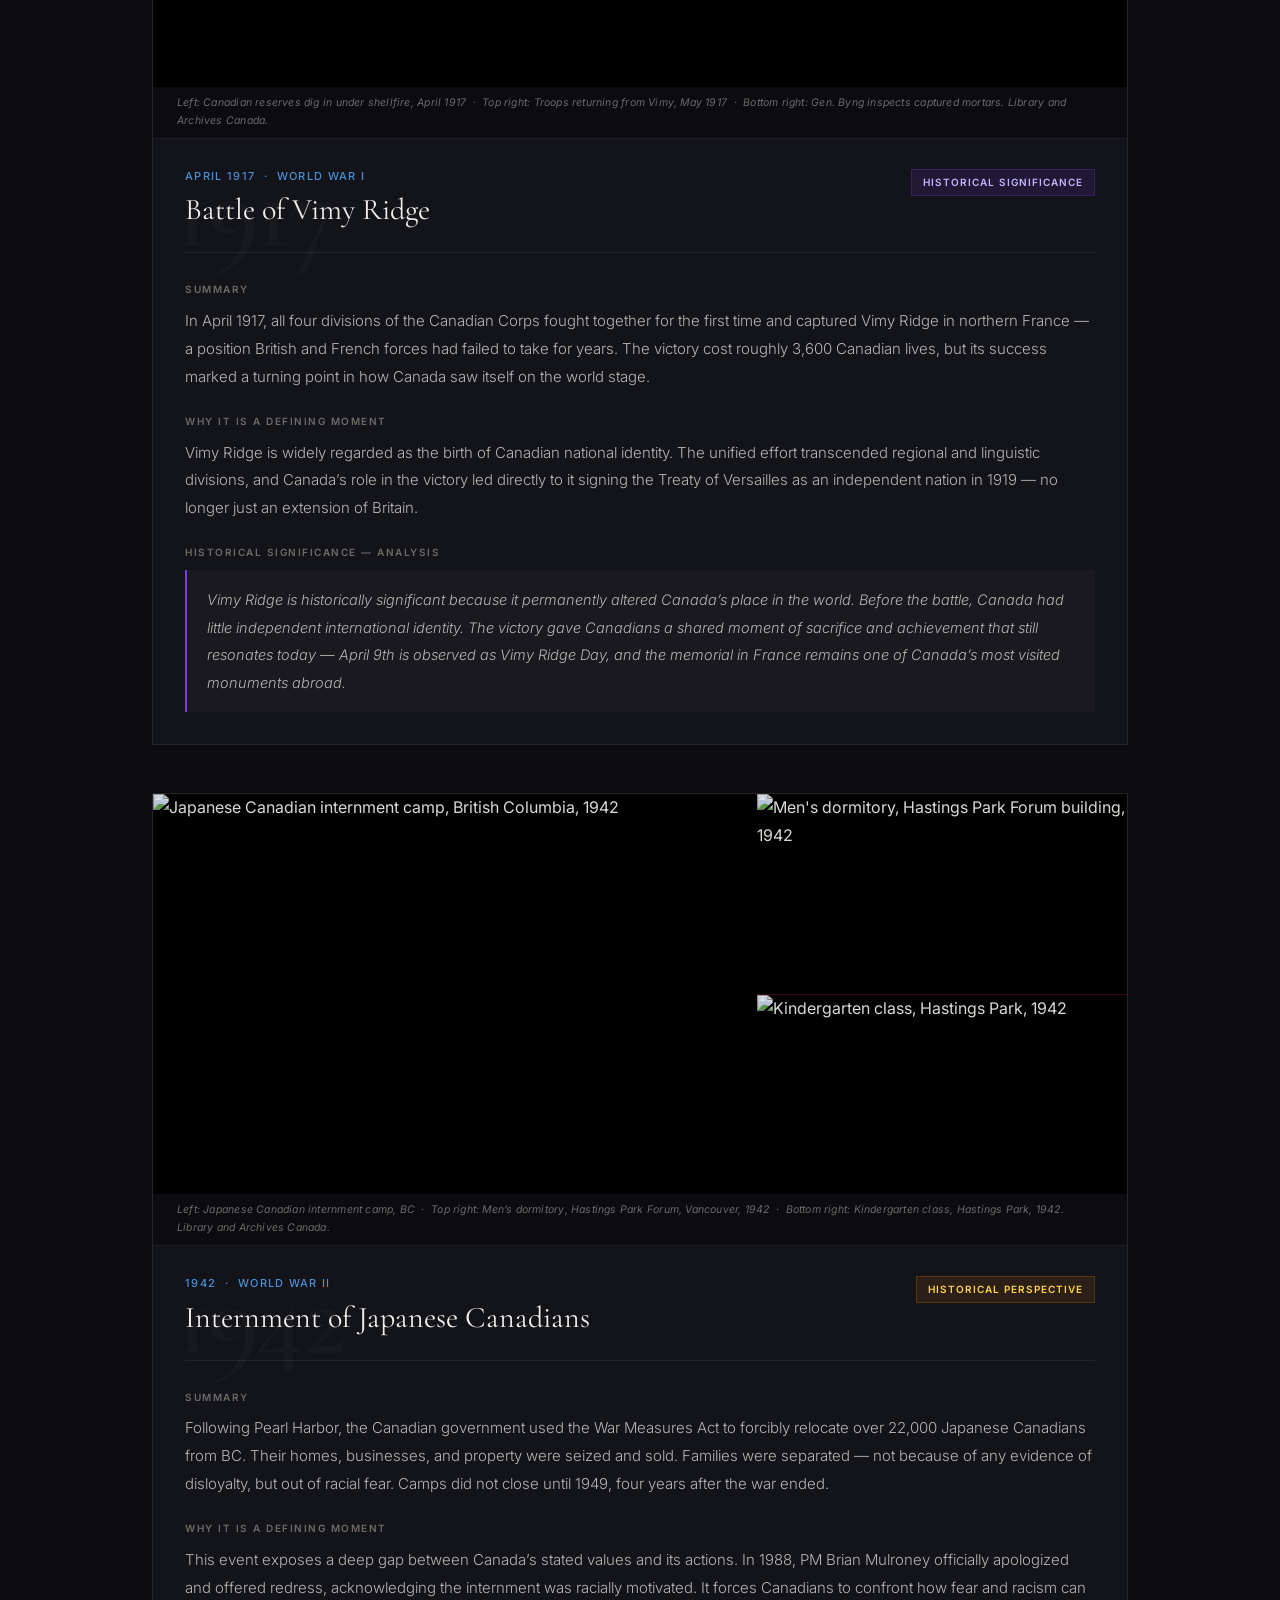
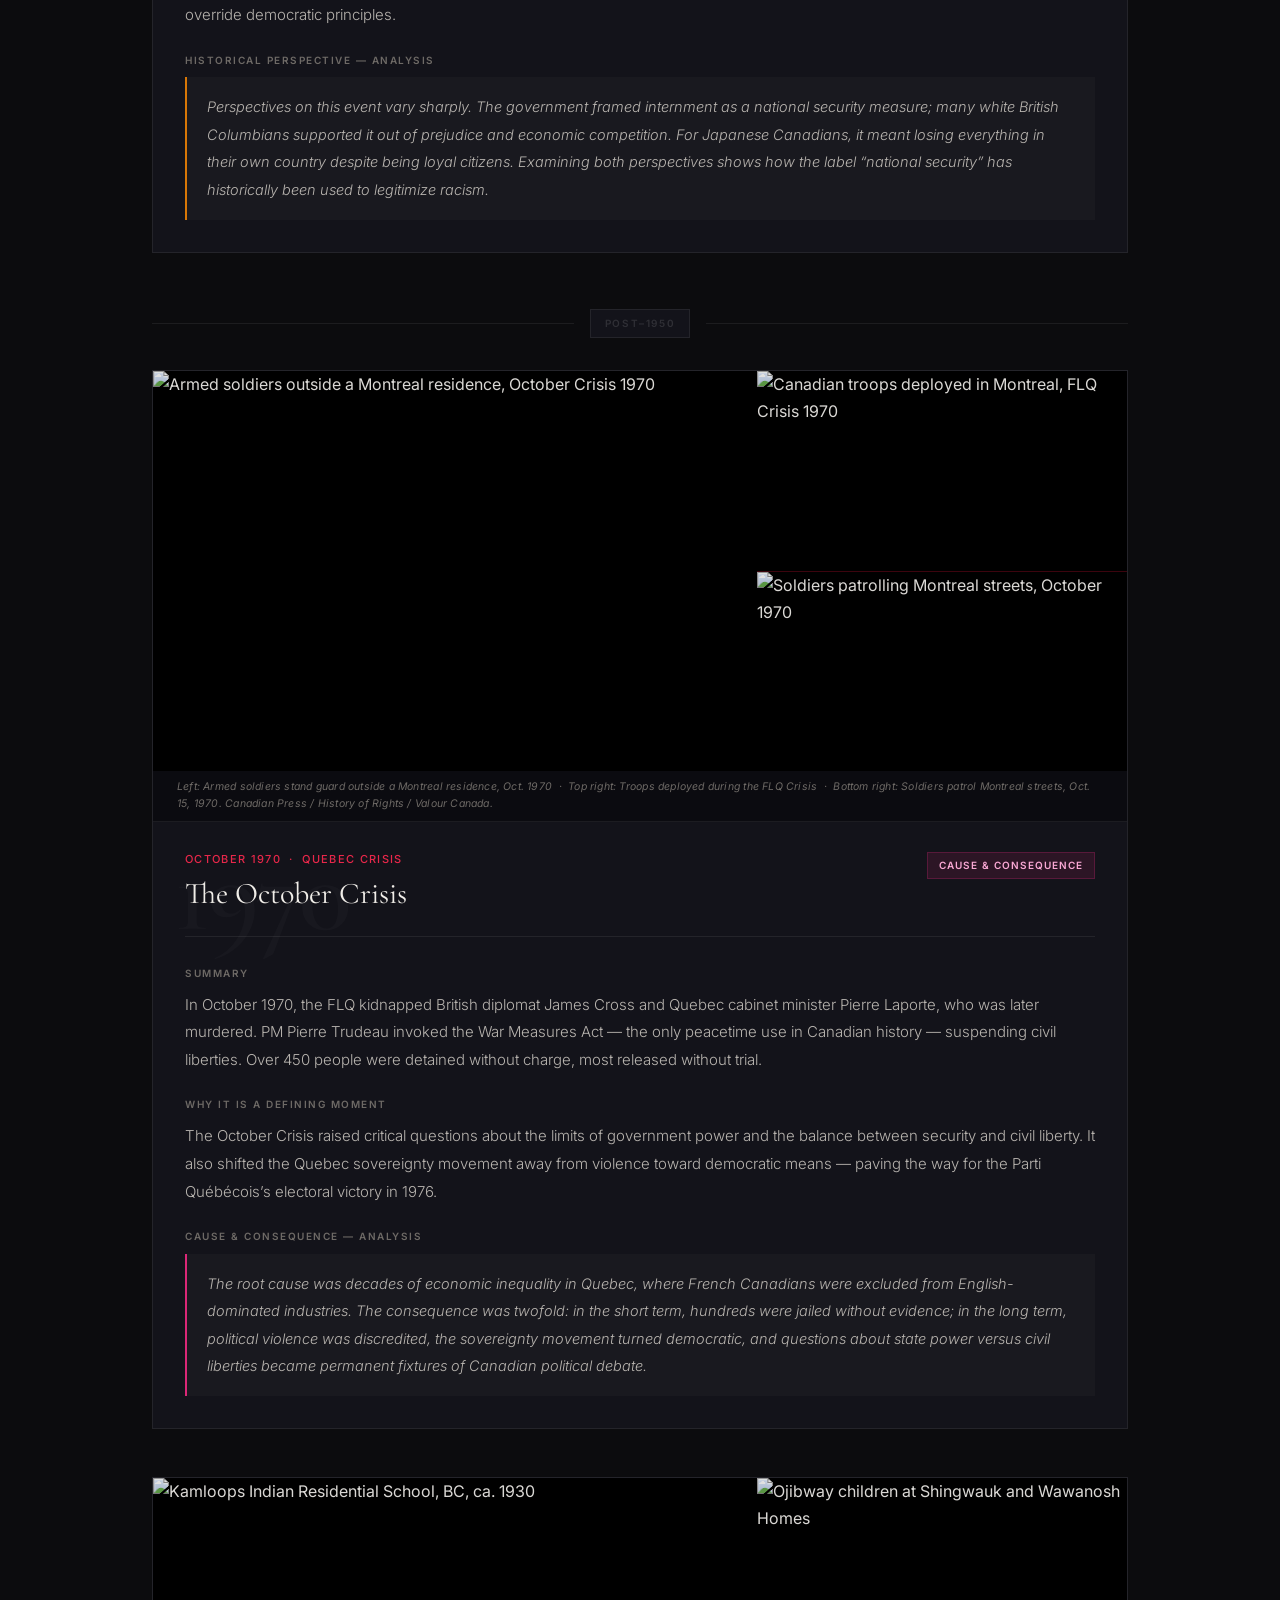
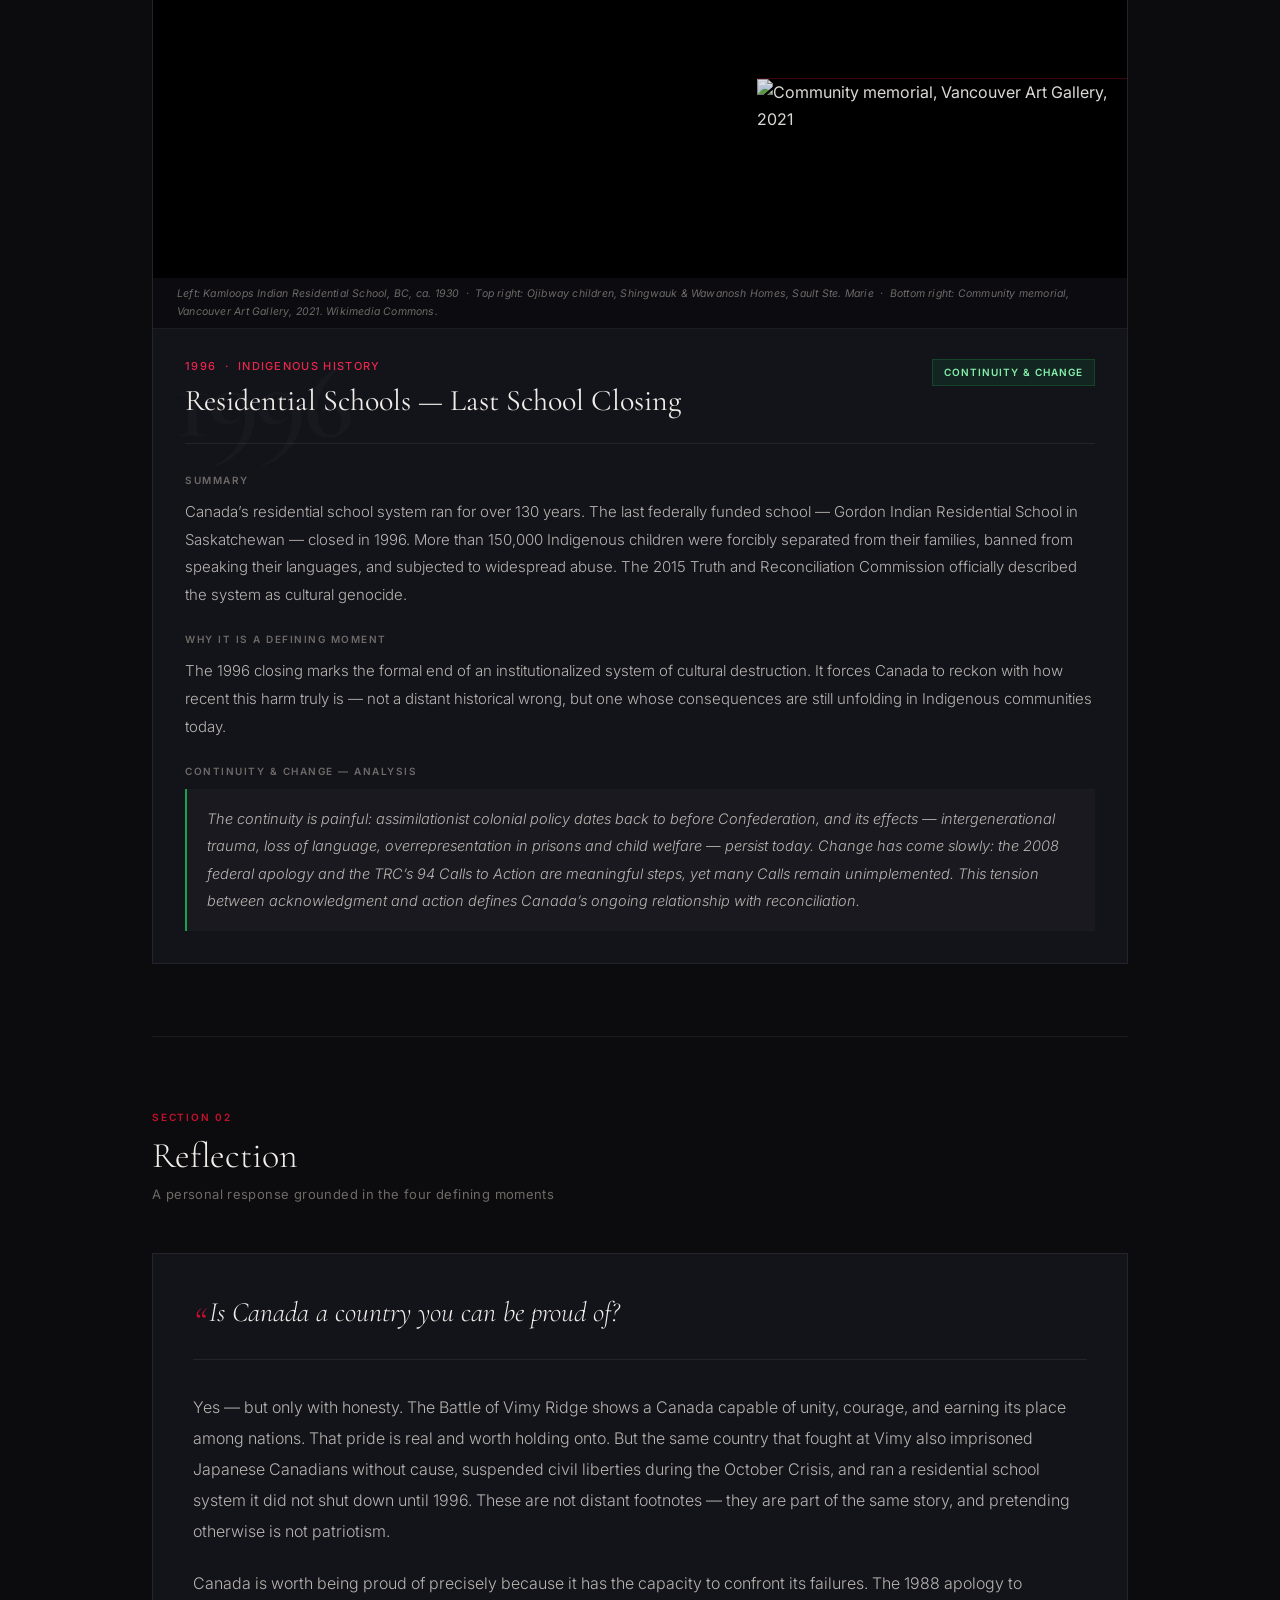
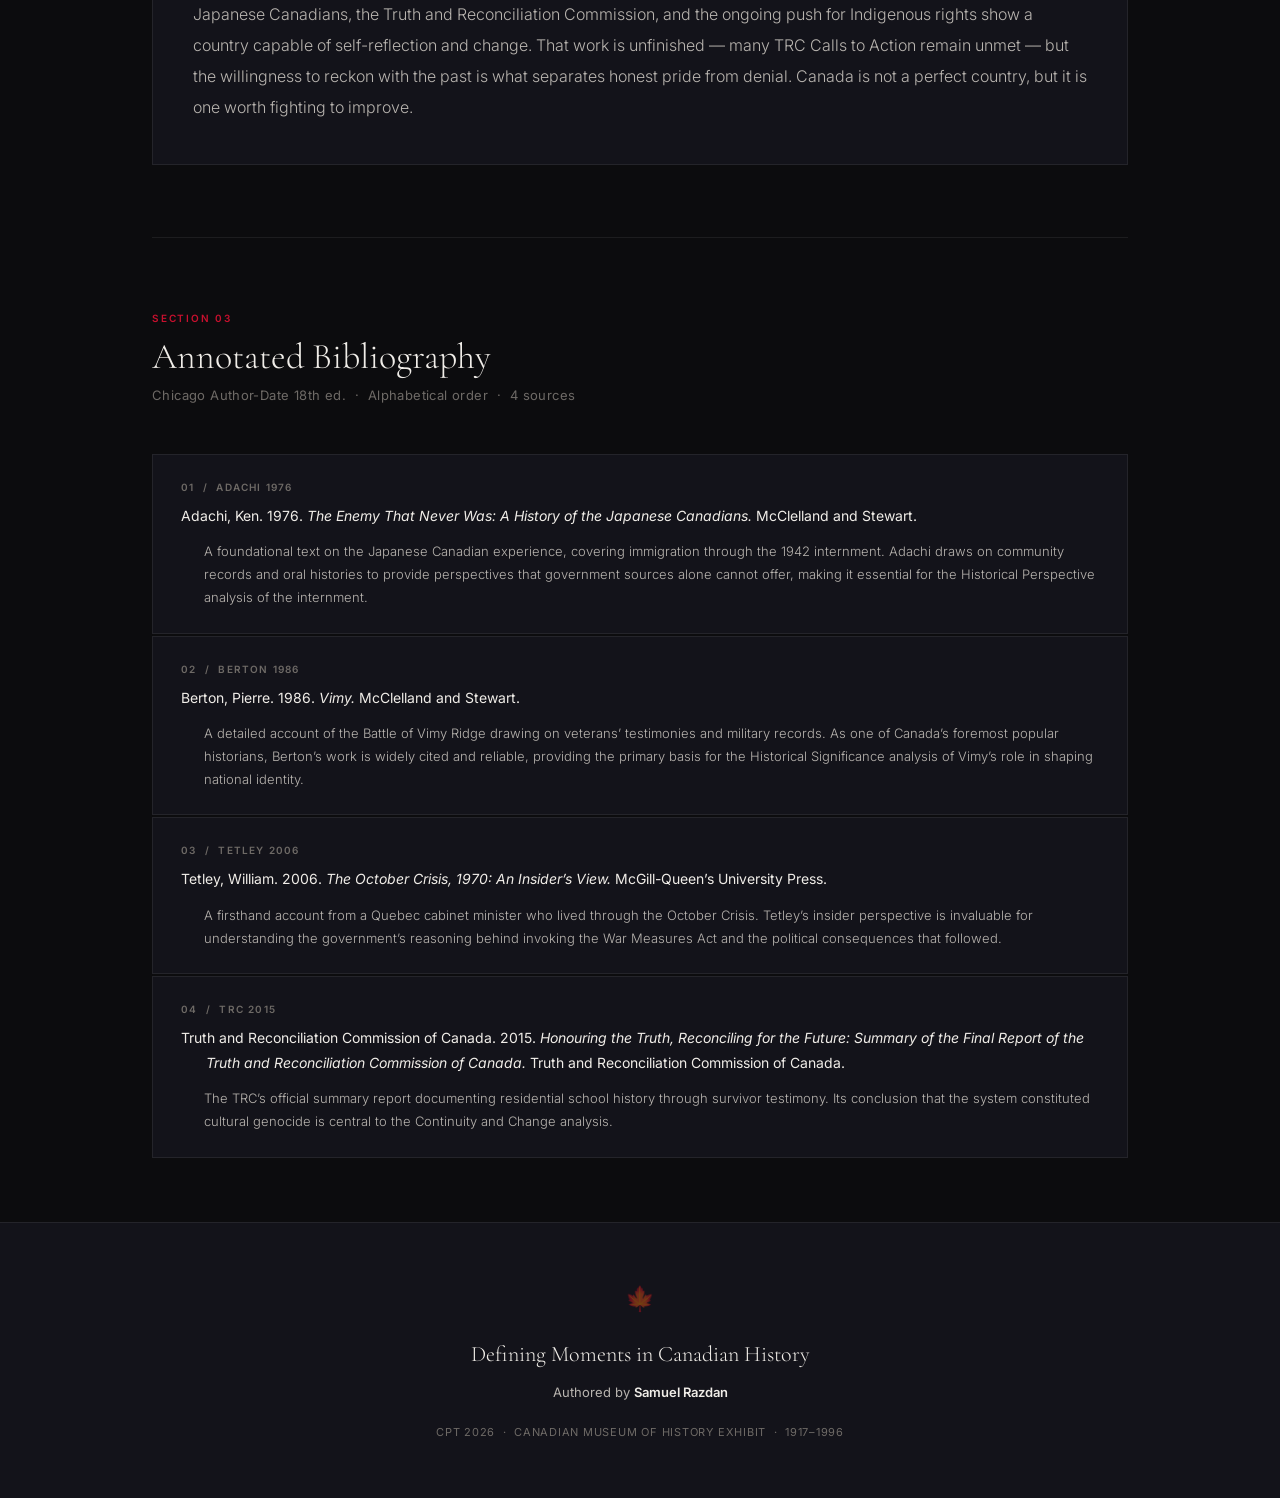
==== commit 590626b6: "Update index.html" ====
--- a/index.html
+++ b/index.html
@@ -3,211 +3,270 @@
 <head>
 <meta charset="UTF-8">
 <meta name="viewport" content="width=device-width, initial-scale=1.0">
-<title>CPT 2026 — Defining Moments in Canadian History</title>
-<link href="https://fonts.googleapis.com/css2?family=Playfair+Display:wght@400;500;600&family=Source+Serif+4:ital,wght@0,300;0,400;1,300&display=swap" rel="stylesheet">
+<title>Defining Moments — Samuel Razdan · CPT 2026</title>
+<link rel="preconnect" href="https://fonts.googleapis.com">
+<link href="https://fonts.googleapis.com/css2?family=Cormorant+Garamond:ital,wght@0,300;0,400;0,600;1,300;1,400;1,600&family=Inter:wght@300;400;500;600&display=swap" rel="stylesheet">
 <style>
-*, *::before, *::after { box-sizing: border-box; margin: 0; padding: 0; }
-:root { --navy: #1B3A6B; --red: #C41E3A; --cream: #FAF8F3; --warm-white: #FFFEF9; --text: #1a1a1a; --text-muted: #5a5a5a; --border: rgba(0,0,0,0.09); }
-html { scroll-behavior: smooth; }
-body { font-family: 'Source Serif 4', Georgia, serif; background: var(--cream); color: var(--text); font-size: 16px; line-height: 1.7; }
-
-nav { background: var(--navy); padding: 0 3rem; display: flex; align-items: center; justify-content: space-between; height: 60px; position: sticky; top: 0; z-index: 100; }
-.logo { font-family: 'Playfair Display', serif; color: #fff; font-size: 16px; }
-.logo span { color: #E8A87C; }
-.nav-links { display: flex; gap: 2rem; }
-.nav-links a { color: rgba(255,255,255,0.7); font-size: 13px; text-decoration: none; letter-spacing: 0.06em; text-transform: uppercase; transition: color 0.2s; }
-.nav-links a:hover { color: #fff; }
-
-.hero { background: var(--navy); color: #fff; padding: 5rem 3rem 4rem; position: relative; overflow: hidden; }
-.hero::before { content: ''; position: absolute; top: -60px; right: -60px; width: 400px; height: 400px; border: 1px solid rgba(255,255,255,0.07); border-radius: 50%; }
-.hero-inner { max-width: 760px; margin: 0 auto; position: relative; z-index: 1; }
-.hero-kicker { font-size: 11px; letter-spacing: 0.14em; text-transform: uppercase; color: #E8A87C; margin-bottom: 1.25rem; display: flex; align-items: center; gap: 10px; }
-.hero-kicker::before { content: ''; display: inline-block; width: 28px; height: 1px; background: #E8A87C; }
-.hero h1 { font-family: 'Playfair Display', serif; font-size: 44px; font-weight: 600; line-height: 1.15; margin-bottom: 1.25rem; }
-.hero p { font-size: 16px; color: rgba(255,255,255,0.72); max-width: 520px; font-weight: 300; }
-.hero-meta { display: flex; gap: 2rem; margin-top: 2.5rem; padding-top: 2rem; border-top: 1px solid rgba(255,255,255,0.12); flex-wrap: wrap; }
-.hero-meta-item { font-size: 12px; color: rgba(255,255,255,0.5); text-transform: uppercase; letter-spacing: 0.08em; }
-.hero-meta-item strong { display: block; font-size: 14px; color: rgba(255,255,255,0.9); font-weight: 400; margin-bottom: 2px; text-transform: none; letter-spacing: 0; }
-
-.main { max-width: 900px; margin: 0 auto; padding: 3rem 2rem; }
-.section-header { display: flex; align-items: center; gap: 14px; margin-bottom: 2rem; }
-.section-num { font-family: 'Playfair Display', serif; font-size: 42px; font-weight: 400; color: rgba(0,0,0,0.08); line-height: 1; }
-.section-info h2 { font-family: 'Playfair Display', serif; font-size: 22px; font-weight: 500; }
-.section-info p { font-size: 13px; color: var(--text-muted); margin-top: 2px; }
-section { margin-bottom: 4rem; }
-
-/* MOMENT CARDS */
-.moment-card { background: var(--warm-white); border: 1px solid var(--border); margin-bottom: 2.5rem; position: relative; overflow: hidden; }
-.moment-card::before { content: ''; position: absolute; left: 0; top: 0; bottom: 0; width: 4px; z-index: 1; }
-.moment-card.pre::before { background: var(--navy); }
-.moment-card.post::before { background: var(--red); }
-
-/* PHOTO GALLERY */
-.photo-gallery { display: grid; gap: 3px; background: #111; }
-.photo-gallery.two { grid-template-columns: 1fr 1fr; }
-.photo-gallery.three { grid-template-columns: 2fr 1fr; grid-template-rows: 1fr 1fr; }
-.photo-gallery.three .photo-main { grid-row: 1 / 3; }
-.photo-item { overflow: hidden; position: relative; background: #2a2a2a; }
-.photo-gallery.two .photo-item { height: 200px; }
-.photo-gallery.three .photo-main { height: 300px; }
-.photo-gallery.three .photo-side { height: 148px; }
-.photo-item img { width: 100%; height: 100%; object-fit: cover; display: block; filter: grayscale(20%) contrast(1.05); transition: transform 0.4s ease; }
-.photo-item img:hover { transform: scale(1.03); }
-.photo-item img.hidden { display: none; }
-
-.gallery-caption { font-size: 11px; color: var(--text-muted); padding: 5px 1.5rem 6px; border-bottom: 1px solid var(--border); font-style: italic; background: rgba(0,0,0,0.02); }
-
-.moment-top { padding: 1.25rem 1.75rem 1rem 2rem; border-bottom: 1px solid var(--border); }
-.moment-era-tag { font-size: 10px; letter-spacing: 0.12em; text-transform: uppercase; margin-bottom: 6px; }
-.pre .moment-era-tag { color: var(--navy); }
-.post .moment-era-tag { color: var(--red); }
-.moment-title { font-family: 'Playfair Display', serif; font-size: 21px; font-weight: 500; line-height: 1.25; }
-.concept-pill { display: inline-flex; padding: 4px 10px; border-radius: 2px; font-size: 11px; letter-spacing: 0.07em; text-transform: uppercase; margin-top: 8px; }
-.pill-sig { background: #EDE9FE; color: #3B0764; }
-.pill-persp { background: #FEF3C7; color: #713F12; }
-.pill-cause { background: #FCE7F3; color: #700F3E; }
-.pill-change { background: #DCFCE7; color: #14532D; }
-
-.moment-body { padding: 1.25rem 1.75rem 1.5rem 2rem; }
-.moment-block { margin-bottom: 1.25rem; }
-.moment-block:last-child { margin-bottom: 0; }
-.moment-block-label { font-size: 10px; letter-spacing: 0.13em; text-transform: uppercase; color: var(--text-muted); margin-bottom: 0.5rem; }
-.moment-block p { font-size: 14px; line-height: 1.75; color: #2a2a2a; font-weight: 300; }
-.analysis-box { border-left: 3px solid; padding: 0.9rem 1.1rem; background: rgba(0,0,0,0.018); margin-top: 0.5rem; }
-.analysis-box p { font-size: 14px; line-height: 1.75; color: #2a2a2a; font-weight: 300; font-style: italic; }
-.sig-border { border-color: #7C3AED; }
-.persp-border { border-color: #D97706; }
-.cause-border { border-color: #DB2777; }
-.change-border { border-color: #16A34A; }
-
-.era-label { display: flex; align-items: center; gap: 14px; margin-bottom: 1.5rem; margin-top: 0.5rem; }
-.era-label span { font-size: 10px; letter-spacing: 0.15em; text-transform: uppercase; color: var(--text-muted); white-space: nowrap; }
-.era-label::after { content: ''; flex: 1; height: 1px; background: var(--border); }
-
-.reflection-box { background: var(--warm-white); border: 1px solid var(--border); padding: 2rem; }
-.reflection-question { font-family: 'Playfair Display', serif; font-size: 18px; font-weight: 500; color: var(--navy); margin-bottom: 1.5rem; padding-bottom: 1.25rem; border-bottom: 1px solid var(--border); font-style: italic; }
-.reflection-box p { font-size: 15px; line-height: 1.85; margin-bottom: 1rem; font-weight: 300; color: #2a2a2a; }
-.reflection-box p:last-child { margin-bottom: 0; }
-
-.bib-entry { background: var(--warm-white); border: 1px solid var(--border); padding: 1.25rem 1.5rem; margin-bottom: 1rem; }
-.bib-cite { font-size: 14px; line-height: 1.7; color: var(--text); margin-bottom: 0.6rem; padding-left: 2em; text-indent: -2em; }
-.bib-cite em { font-style: italic; }
-.bib-annotation { font-size: 13px; line-height: 1.7; color: var(--text-muted); font-weight: 300; padding-left: 2em; }
-
-footer { background: var(--navy); color: rgba(255,255,255,0.45); text-align: center; padding: 2rem; font-size: 12px; letter-spacing: 0.06em; }
-footer strong { color: rgba(255,255,255,0.75); font-weight: 400; }
-hr.divider { border: none; border-top: 1px solid var(--border); margin: 3rem 0; }
-
-/* hide broken images gracefully */
-img.photo { background: #1a1a1a; }
-</style>
-
-<style>
-body{
- background:#111 !important;
- color:#f2f2f2 !important;
- font-size:18px !important;
- line-height:1.9 !important;
+/* ── RESET ─────────────────────────────────────────────────── */
+*,*::before,*::after{box-sizing:border-box;margin:0;padding:0}
+html{scroll-behavior:smooth;font-size:16px}
+
+/* ── TOKENS ────────────────────────────────────────────────── */
+:root{
+  --bg:        #0C0C0E;
+  --bg2:       #111115;
+  --card:      #13131A;
+  --card2:     #1A1A24;
+  --border:    rgba(255,255,255,0.07);
+  --border2:   rgba(255,255,255,0.12);
+  --red:       #C8102E;
+  --red2:      #E8274A;
+  --gold:      #C9A84C;
+  --blue:      #4B8FD4;
+  --text:      #F0EDE8;
+  --text2:     #B8B4AF;
+  --muted:     #6E6A66;
+  --serif:     'Cormorant Garamond',Georgia,serif;
+  --sans:      'Inter',system-ui,sans-serif;
 }
-nav{
- background:#8B0000 !important;
+
+/* ── BASE ──────────────────────────────────────────────────── */
+body{font-family:var(--sans);background:var(--bg);color:var(--text);
+  line-height:1.7;-webkit-font-smoothing:antialiased}
+
+/* ── SCROLL PROGRESS ───────────────────────────────────────── */
+#prog{position:fixed;top:0;left:0;height:2px;width:0;
+  background:linear-gradient(90deg,var(--red),var(--gold));z-index:999;
+  transition:width .08s linear}
+
+/* ── NAV ───────────────────────────────────────────────────── */
+nav{position:sticky;top:0;z-index:100;height:54px;
+  display:flex;align-items:center;justify-content:space-between;
+  padding:0 2.5rem;
+  background:rgba(12,12,14,.88);
+  backdrop-filter:blur(16px);-webkit-backdrop-filter:blur(16px);
+  border-bottom:1px solid var(--border)}
+.nav-brand{font-family:var(--serif);font-size:18px;font-weight:600;
+  color:var(--text);letter-spacing:.01em}
+.nav-brand b{color:var(--red);font-weight:600}
+.nav-links{display:flex;gap:2rem}
+.nav-links a{font-size:11px;font-weight:500;letter-spacing:.1em;
+  text-transform:uppercase;color:var(--muted);text-decoration:none;
+  transition:color .2s}
+.nav-links a:hover{color:var(--text)}
+
+/* ── HERO ──────────────────────────────────────────────────── */
+.hero{position:relative;padding:8rem 2.5rem 6rem;overflow:hidden}
+.hero-noise{position:absolute;inset:0;
+  background:
+    radial-gradient(ellipse 90% 70% at 100% 60%,rgba(200,16,46,.10) 0%,transparent 55%),
+    radial-gradient(ellipse 60% 50% at 0% 30%,rgba(75,143,212,.06) 0%,transparent 50%),
+    radial-gradient(ellipse 50% 40% at 50% 100%,rgba(201,168,76,.05) 0%,transparent 50%);
+  pointer-events:none}
+/* Giant "1917–1996" watermark */
+.hero-yr{position:absolute;right:-1rem;top:50%;transform:translateY(-50%);
+  font-family:var(--serif);font-size:clamp(120px,18vw,220px);font-weight:600;
+  color:rgba(255,255,255,.025);line-height:1;pointer-events:none;
+  letter-spacing:-.02em;white-space:nowrap;user-select:none}
+.hero-inner{position:relative;z-index:1;max-width:880px;margin:0 auto}
+.hero-tag{display:inline-flex;align-items:center;gap:10px;
+  margin-bottom:2rem}
+.hero-tag-dot{width:6px;height:6px;border-radius:50%;background:var(--red)}
+.hero-tag span{font-size:11px;font-weight:500;letter-spacing:.14em;
+  text-transform:uppercase;color:var(--gold)}
+h1.hero-title{font-family:var(--serif);
+  font-size:clamp(52px,8vw,96px);
+  font-weight:300;line-height:1.0;letter-spacing:-.02em;
+  color:var(--text);margin-bottom:1.75rem}
+h1.hero-title em{font-style:italic;color:var(--gold)}
+.hero-sub{font-size:17px;color:var(--text2);font-weight:300;
+  max-width:500px;line-height:1.8;margin-bottom:2.5rem}
+.hero-author{display:inline-flex;align-items:center;gap:12px;
+  padding:10px 18px;border:1px solid var(--border2);
+  background:var(--card);margin-bottom:3.5rem}
+.hero-author-label{font-size:11px;letter-spacing:.1em;
+  text-transform:uppercase;color:var(--muted)}
+.hero-author-name{font-size:14px;font-weight:600;color:var(--text);
+  letter-spacing:.02em}
+.hero-divider{width:100%;height:1px;background:var(--border);
+  margin-bottom:2.5rem}
+.hero-stats{display:flex;gap:3.5rem;flex-wrap:wrap}
+.stat-n{font-family:var(--serif);font-size:44px;font-weight:300;
+  color:var(--text);line-height:1;margin-bottom:4px}
+.stat-l{font-size:11px;font-weight:500;letter-spacing:.1em;
+  text-transform:uppercase;color:var(--muted)}
+
+/* ── PAGE BODY ─────────────────────────────────────────────── */
+.page{max-width:1040px;margin:0 auto;padding:5rem 2rem 4rem}
+
+/* ── SECTION LABELS ────────────────────────────────────────── */
+.sec-head{margin-bottom:3rem}
+.sec-eyebrow{font-size:10px;font-weight:600;letter-spacing:.18em;
+  text-transform:uppercase;color:var(--red);margin-bottom:.6rem}
+.sec-title{font-family:var(--serif);font-size:36px;font-weight:300;
+  color:var(--text);line-height:1.15}
+.sec-sub{font-size:13px;color:var(--muted);margin-top:.4rem;
+  letter-spacing:.03em}
+
+/* ── ERA MARKER ────────────────────────────────────────────── */
+.era-marker{display:flex;align-items:center;gap:1rem;
+  margin:3.5rem 0 2rem}
+.era-line{flex:1;height:1px;background:var(--border)}
+.era-badge{font-size:10px;font-weight:600;letter-spacing:.16em;
+  text-transform:uppercase;color:var(--border2);
+  padding:5px 14px;border:1px solid var(--border);
+  white-space:nowrap;background:var(--card)}
+
+/* ── MOMENT CARDS ──────────────────────────────────────────── */
+.mcard{background:var(--card);border:1px solid var(--border);
+  margin-bottom:3rem;overflow:hidden;
+  transition:border-color .3s}
+.mcard:hover{border-color:var(--border2)}
+
+/* ── PHOTO MOSAIC — zero gaps, fills card width exactly ─────── */
+.mosaic{display:grid;width:100%;background:#000;
+  /* no gap — images butt right up against each other */
+  gap:0}
+.mosaic.m3{
+  grid-template-columns:62% 38%;
+  grid-template-rows:200px 200px;
+  height:400px}
+.mosaic.m3 .p-main{grid-row:1/3}
+.mimg{overflow:hidden;position:relative}
+.mimg img{width:100%;height:100%;object-fit:cover;display:block;
+  filter:grayscale(25%) contrast(1.08) brightness(.88);
+  transition:transform .7s ease,filter .5s ease}
+.mcard:hover .mimg img{filter:grayscale(0%) contrast(1.04) brightness(.95)}
+.mimg:hover img{transform:scale(1.06)}
+
+/* thin red border between side images */
+.mosaic.m3 .p-side+.p-side{border-top:1px solid rgba(200,16,46,.3)}
+
+/* caption sits flush under mosaic, no gap */
+.gcap{padding:7px 1.5rem 8px;font-size:10.5px;font-style:italic;
+  color:var(--muted);background:rgba(0,0,0,.4);
+  border-bottom:1px solid var(--border);letter-spacing:.02em}
+
+/* ── CARD BODY ─────────────────────────────────────────────── */
+.cbody{padding:1.75rem 2rem 2rem}
+.chead{display:flex;align-items:flex-start;
+  justify-content:space-between;gap:1rem;
+  padding-bottom:1.5rem;margin-bottom:1.75rem;
+  border-bottom:1px solid var(--border)}
+.cdate{font-size:11px;font-weight:500;letter-spacing:.12em;
+  text-transform:uppercase;margin-bottom:7px;font-family:var(--sans)}
+.mcard.pre .cdate{color:var(--blue)}
+.mcard.post .cdate{color:var(--red2)}
+.ctitle-wrap{flex:1}
+/* giant year ghost sits behind title */
+.ctitle-outer{position:relative;overflow:visible}
+.ctitle-ghost{position:absolute;left:-.1em;top:50%;
+  transform:translateY(-50%);
+  font-family:var(--serif);font-size:clamp(60px,9vw,110px);
+  font-weight:600;color:rgba(255,255,255,.025);
+  line-height:1;pointer-events:none;white-space:nowrap;
+  letter-spacing:-.03em;user-select:none}
+.ctitle{font-family:var(--serif);font-size:clamp(22px,3vw,30px);
+  font-weight:400;line-height:1.2;color:var(--text);
+  position:relative;z-index:1}
+.cpill{display:inline-flex;align-items:center;
+  padding:4px 11px;font-size:10px;font-weight:600;
+  letter-spacing:.1em;text-transform:uppercase;
+  white-space:nowrap;flex-shrink:0;margin-top:2px;
+  border:1px solid}
+.pill-sig  {background:rgba(124,58,237,.12);color:#C4B5FD;border-color:rgba(124,58,237,.25)}
+.pill-persp{background:rgba(217,119,6,.12); color:#FCD34D;border-color:rgba(217,119,6,.25)}
+.pill-cause{background:rgba(219,39,119,.12);color:#F9A8D4;border-color:rgba(219,39,119,.25)}
+.pill-chng {background:rgba(22,163,74,.12); color:#86EFAC;border-color:rgba(22,163,74,.25)}
+
+/* blocks */
+.blocks{display:flex;flex-direction:column;gap:1.4rem}
+.blabel{font-size:10px;font-weight:600;letter-spacing:.15em;
+  text-transform:uppercase;color:var(--muted);
+  margin-bottom:.55rem}
+.blocks p{font-size:15px;line-height:1.85;color:var(--text2);font-weight:300}
+.abox{padding:1rem 1.25rem;background:rgba(255,255,255,.025);
+  border-left:2px solid;margin-top:.2rem}
+.abox p{font-size:14.5px;line-height:1.9;font-style:italic}
+.abox-sig  {border-color:#7C3AED}
+.abox-persp{border-color:#D97706}
+.abox-cause{border-color:#DB2777}
+.abox-chng {border-color:#16A34A}
+
+/* ── DIVIDER ───────────────────────────────────────────────── */
+hr.div{border:none;border-top:1px solid var(--border);margin:4.5rem 0}
+
+/* ── REFLECTION ────────────────────────────────────────────── */
+.ref-card{background:var(--card);border:1px solid var(--border);
+  padding:2.5rem}
+.ref-q{font-family:var(--serif);font-size:clamp(20px,3vw,28px);
+  font-weight:300;font-style:italic;color:var(--text);
+  margin-bottom:2rem;padding-bottom:1.75rem;
+  border-bottom:1px solid var(--border);line-height:1.3}
+.ref-q::before{content:'\201C';color:var(--red);
+  font-size:1.4em;line-height:0;vertical-align:-.3em;margin-right:3px}
+.ref-card p{font-size:16px;line-height:1.95;color:var(--text2);
+  font-weight:300;margin-bottom:1.25rem}
+.ref-card p:last-child{margin-bottom:0}
+
+/* ── BIBLIOGRAPHY ──────────────────────────────────────────── */
+.bib-list{display:flex;flex-direction:column;gap:2px}
+.bib-entry{background:var(--card);border:1px solid var(--border);
+  padding:1.5rem 1.75rem;position:relative;
+  transition:background .2s,border-color .2s}
+.bib-entry::before{content:'';position:absolute;left:0;top:0;bottom:0;
+  width:2px;background:var(--red);opacity:0;transition:opacity .25s}
+.bib-entry:hover{background:var(--card2);border-color:var(--border2)}
+.bib-entry:hover::before{opacity:1}
+.bib-n{font-size:10px;font-weight:600;letter-spacing:.12em;
+  text-transform:uppercase;color:var(--muted);margin-bottom:.5rem}
+.bib-cite{font-size:14px;line-height:1.75;color:var(--text);
+  margin-bottom:.75rem;padding-left:1.75em;text-indent:-1.75em}
+.bib-cite em{font-style:italic}
+.bib-ann{font-size:13px;line-height:1.75;color:var(--text2);
+  font-weight:300;padding-left:1.75em}
+
+/* ── FOOTER ────────────────────────────────────────────────── */
+footer{background:var(--card);border-top:1px solid var(--border);
+  padding:3.5rem 2rem;text-align:center}
+.foot-leaf{font-size:24px;margin-bottom:1rem;opacity:.4}
+.foot-title{font-family:var(--serif);font-size:22px;font-weight:300;
+  color:var(--text);margin-bottom:.5rem}
+.foot-author{font-size:13px;color:var(--text2);margin-bottom:1.25rem}
+.foot-author strong{color:var(--text);font-weight:600}
+.foot-meta{font-size:11px;color:var(--muted);letter-spacing:.07em;
+  text-transform:uppercase}
+
+/* ── REVEAL ────────────────────────────────────────────────── */
+.reveal{opacity:0;transform:translateY(18px);
+  transition:opacity .55s ease,transform .55s ease}
+.reveal.vis{opacity:1;transform:none}
+.d1{transition-delay:.08s}.d2{transition-delay:.16s}.d3{transition-delay:.24s}
+
+/* ── RESPONSIVE ────────────────────────────────────────────── */
+@media(max-width:680px){
+  nav{padding:0 1.25rem}
+  .hero{padding:5rem 1.25rem 4rem}
+  .page{padding:3rem 1.25rem 2rem}
+  .mosaic.m3{grid-template-columns:1fr 1fr;grid-template-rows:180px 120px 120px;height:auto}
+  .mosaic.m3 .p-main{grid-row:1;grid-column:1/3}
+  .hero-yr{display:none}
+  .chead{flex-direction:column}
+  .cbody{padding:1.25rem 1.25rem 1.5rem}
 }
-.hero{
- background:linear-gradient(135deg,#1a0000,#8B0000,#111) !important;
- padding:7rem 3rem !important;
-}
-.hero h1{
- font-size:64px !important;
- max-width:900px;
-}
-.hero p{
- color:#f0f0f0 !important;
- font-size:20px !important;
- max-width:800px !important;
-}
-.main{
- max-width:1400px !important;
-}
-.section-info h2,.moment-title,.reflection-question{
- color:#fff !important;
-}
-.era-label span{
- color:#ffb3b3 !important;
- font-size:14px !important;
-}
-.moment-card{
- display:grid !important;
- grid-template-columns: 42% 58%;
- background:#1c1c1c !important;
- border:1px solid #b3001b !important;
- border-radius:16px;
- overflow:hidden;
- margin-bottom:3rem !important;
- box-shadow:0 0 25px rgba(255,0,0,.15);
-}
-.photo-gallery{
- height:100% !important;
-}
-.photo-gallery .photo-item,
-.photo-gallery.two .photo-item,
-.photo-gallery.three .photo-main,
-.photo-gallery.three .photo-side{
- height:100% !important;
- min-height:260px;
-}
-.moment-top,.moment-body{
- background:#1c1c1c !important;
-}
-.moment-body p{
- color:#efefef !important;
- font-size:17px !important;
-}
-.moment-block-label{
- color:#ff8a8a !important;
- font-size:12px !important;
-}
-.gallery-caption{
- background:#141414 !important;
- color:#ddd !important;
-}
-.analysis-box{
- background:#2a2a2a !important;
-}
-.reflection-box,.bib-entry{
- background:#1c1c1c !important;
- color:#f2f2f2 !important;
- border:1px solid #b3001b !important;
- border-radius:12px;
-}
-footer{
- background:#8B0000 !important;
- color:white !important;
-}
-@media(max-width:900px){
- .moment-card{
-  grid-template-columns:1fr !important;
- }
- .hero h1{
-  font-size:42px !important;
- }
+@media(prefers-reduced-motion:reduce){
+  .reveal{opacity:1;transform:none;transition:none}
+  .mimg img{transition:none}
 }
 </style>
-
-
-<style>
-.photo-item{
- background:#333 !important;
-}
-.photo-item img{
- opacity:1 !important;
-}
-</style>
-
 </head>
 <body>
 
+<div id="prog"></div>
+
+<!-- ── NAV ──────────────────────────────────────────────── -->
 <nav>
-  <div class="logo">&#127809; <span>Canadian</span> History Exhibit</div>
+  <div class="nav-brand">&#127809;&nbsp; <b>Defining Moments</b> in Canadian History</div>
   <div class="nav-links">
     <a href="#moments">Moments</a>
     <a href="#reflection">Reflection</a>
@@ -215,175 +274,239 @@
   </div>
 </nav>
 
+<!-- ── HERO ─────────────────────────────────────────────── -->
 <div class="hero">
+  <div class="hero-noise"></div>
+  <div class="hero-yr">1917&ndash;1996</div>
   <div class="hero-inner">
-    <div class="hero-kicker">CPT 2026</div>
-    <h1>Defining Moments in<br>Canadian History</h1>
-    <p>A digital exhibit exploring four pivotal events that shaped the nation &mdash; from the battlefields of WWI to the legacy of residential schools.</p>
-    <div class="hero-meta">
-      <div class="hero-meta-item"><strong>4</strong>Defining Moments</div>
-      <div class="hero-meta-item"><strong>1917 &ndash; 1996</strong>Time Period</div>
-      <div class="hero-meta-item"><strong>4</strong>Historical Concepts</div>
-      <div class="hero-meta-item"><strong>4</strong>Annotated Sources</div>
+    <div class="hero-tag">
+      <div class="hero-tag-dot"></div>
+      <span>CPT 2026 &nbsp;&middot;&nbsp; Digital History Exhibit</span>
+    </div>
+    <h1 class="hero-title">Defining<br><em>Moments</em><br>in Canadian History</h1>
+    <p class="hero-sub">Four pivotal events that shaped Canada&rsquo;s identity, politics, and people &mdash; from the battlefields of WWI to the last residential school.</p>
+    <div class="hero-author">
+      <span class="hero-author-label">Authored by</span>
+      <span class="hero-author-name">Samuel Razdan</span>
+    </div>
+    <div class="hero-divider"></div>
+    <div class="hero-stats">
+      <div><div class="stat-n">4</div><div class="stat-l">Defining Moments</div></div>
+      <div><div class="stat-n">1917&ndash;96</div><div class="stat-l">Time Span</div></div>
+      <div><div class="stat-n">4</div><div class="stat-l">Historical Concepts</div></div>
+      <div><div class="stat-n">4</div><div class="stat-l">Annotated Sources</div></div>
     </div>
   </div>
 </div>
 
-<div class="main">
-
+<!-- ── PAGE BODY ─────────────────────────────────────────── -->
+<div class="page">
+
+  <!-- MOMENTS -->
   <section id="moments">
-    <div class="section-header">
-      <div class="section-num">01</div>
-      <div class="section-info"><h2>Defining Moments</h2><p>Four events that shaped Canada&rsquo;s identity, politics, and people</p></div>
-    </div>
-
-    <div class="era-label"><span>Pre-1950</span></div>
-
-    <!-- MOMENT 1: VIMY RIDGE -->
-    <div class="moment-card pre">
-      <div class="photo-gallery three">
-        <div class="photo-item photo-main">
-          <img class="photo" src="data:image/svg+xml;charset=utf-8,%3Csvg%20xmlns%3D%27http%3A//www.w3.org/2000/svg%27%20width%3D%271200%27%20height%3D%27800%27%3E%0A%20%20%20%20%3Crect%20width%3D%27100%25%27%20height%3D%27100%25%27%20fill%3D%27%23222%27/%3E%0A%20%20%20%20%3Ctext%20x%3D%2750%25%27%20y%3D%2745%25%27%20font-size%3D%2742%27%20fill%3D%27white%27%20text-anchor%3D%27middle%27%20font-family%3D%27Arial%27%3EBattle%20of%20Vimy%20Ridge%20-%20Archival%20Photo%3C/text%3E%0A%20%20%20%20%3Ctext%20x%3D%2750%25%27%20y%3D%2755%25%27%20font-size%3D%2724%27%20fill%3D%27%23cccccc%27%20text-anchor%3D%27middle%27%20font-family%3D%27Arial%27%3EReplace%20with%20verified%20Library%20and%20Archives%20Canada%20image%20if%20desired%3C/text%3E%0A%20%20%20%20%3C/svg%3E" alt="Canadian soldiers at Vimy Ridge" >
-        </div>
-        <div class="photo-item photo-side">
-          <img class="photo" src="data:image/svg+xml;charset=utf-8,%3Csvg%20xmlns%3D%27http%3A//www.w3.org/2000/svg%27%20width%3D%271200%27%20height%3D%27800%27%3E%0A%20%20%20%20%3Crect%20width%3D%27100%25%27%20height%3D%27100%25%27%20fill%3D%27%23222%27/%3E%0A%20%20%20%20%3Ctext%20x%3D%2750%25%27%20y%3D%2745%25%27%20font-size%3D%2742%27%20fill%3D%27white%27%20text-anchor%3D%27middle%27%20font-family%3D%27Arial%27%3ECanadian%20Troops%20After%20Vimy%20-%20Archival%20Photo%3C/text%3E%0A%20%20%20%20%3Ctext%20x%3D%2750%25%27%20y%3D%2755%25%27%20font-size%3D%2724%27%20fill%3D%27%23cccccc%27%20text-anchor%3D%27middle%27%20font-family%3D%27Arial%27%3EReplace%20with%20verified%20Library%20and%20Archives%20Canada%20image%20if%20desired%3C/text%3E%0A%20%20%20%20%3C/svg%3E" alt="Canadian troops after Vimy" >
-        </div>
-        <div class="photo-item photo-side">
-          <img class="photo" src="data:image/svg+xml;charset=utf-8,%3Csvg%20xmlns%3D%27http%3A//www.w3.org/2000/svg%27%20width%3D%271200%27%20height%3D%27800%27%3E%0A%20%20%20%20%3Crect%20width%3D%27100%25%27%20height%3D%27100%25%27%20fill%3D%27%23222%27/%3E%0A%20%20%20%20%3Ctext%20x%3D%2750%25%27%20y%3D%2745%25%27%20font-size%3D%2742%27%20fill%3D%27white%27%20text-anchor%3D%27middle%27%20font-family%3D%27Arial%27%3EGeneral%20Byng%20at%20Vimy%20Ridge%20-%20Archival%20Photo%3C/text%3E%0A%20%20%20%20%3Ctext%20x%3D%2750%25%27%20y%3D%2755%25%27%20font-size%3D%2724%27%20fill%3D%27%23cccccc%27%20text-anchor%3D%27middle%27%20font-family%3D%27Arial%27%3EReplace%20with%20verified%20Library%20and%20Archives%20Canada%20image%20if%20desired%3C/text%3E%0A%20%20%20%20%3C/svg%3E" alt="General Byng at Vimy Ridge" >
-        </div>
-      </div>
-      <div class="gallery-caption">Left: Canadians digging in under fire, Vimy Ridge, April 1917 &nbsp;|&nbsp; Top right: Canadian troops returning from Vimy &nbsp;|&nbsp; Bottom right: Gen. Byng inspects captured German mortars. Library and Archives Canada.</div>
-      <div class="moment-top">
-        <div class="moment-era-tag">April 1917 &middot; World War I</div>
-        <div class="moment-title">Battle of Vimy Ridge</div>
-        <span class="concept-pill pill-sig">Historical Significance</span>
-      </div>
-      <div class="moment-body">
-        <div class="moment-block">
-          <div class="moment-block-label">Summary</div>
-          <p>In April 1917, all four divisions of the Canadian Corps fought together for the first time and captured Vimy Ridge in northern France &mdash; a position British and French forces had failed to take for years. The victory cost roughly 3,600 Canadian lives, but its success marked a turning point in how Canada saw itself on the world stage.</p>
-        </div>
-        <div class="moment-block">
-          <div class="moment-block-label">Why it is a defining moment</div>
-          <p>Vimy Ridge is widely regarded as the birth of Canadian national identity. The unified effort transcended regional and linguistic divisions, and Canada&rsquo;s role in the victory led directly to it signing the Treaty of Versailles as an independent nation in 1919 &mdash; no longer just an extension of Britain.</p>
-        </div>
-        <div class="moment-block">
-          <div class="moment-block-label">Historical Significance &mdash; Analysis</div>
-          <div class="analysis-box sig-border">
-            <p>Vimy Ridge is historically significant because it permanently altered Canada&rsquo;s place in the world. Before the battle, Canada had little independent international identity. The victory gave Canadians a shared moment of sacrifice and achievement that still resonates today &mdash; April 9th is observed as Vimy Ridge Day, and the memorial in France remains one of Canada&rsquo;s most visited monuments abroad.</p>
-          </div>
-        </div>
-      </div>
-    </div>
-
-    <!-- MOMENT 2: JAPANESE INTERNMENT -->
-    <div class="moment-card pre">
-      <div class="photo-gallery three">
-        <div class="photo-item photo-main">
-          <img class="photo" src="data:image/svg+xml;charset=utf-8,%3Csvg%20xmlns%3D%27http%3A//www.w3.org/2000/svg%27%20width%3D%271200%27%20height%3D%27800%27%3E%0A%20%20%20%20%3Crect%20width%3D%27100%25%27%20height%3D%27100%25%27%20fill%3D%27%23222%27/%3E%0A%20%20%20%20%3Ctext%20x%3D%2750%25%27%20y%3D%2745%25%27%20font-size%3D%2742%27%20fill%3D%27white%27%20text-anchor%3D%27middle%27%20font-family%3D%27Arial%27%3EJapanese%20Canadians%20at%20Slocan%20City%20-%20Archival%20Photo%3C/text%3E%0A%20%20%20%20%3Ctext%20x%3D%2750%25%27%20y%3D%2755%25%27%20font-size%3D%2724%27%20fill%3D%27%23cccccc%27%20text-anchor%3D%27middle%27%20font-family%3D%27Arial%27%3EReplace%20with%20verified%20Library%20and%20Archives%20Canada%20image%20if%20desired%3C/text%3E%0A%20%20%20%20%3C/svg%3E" alt="Japanese Canadians arriving at Slocan City internment camp, 1942" >
-        </div>
-        <div class="photo-item photo-side">
-          <img class="photo" src="data:image/svg+xml;charset=utf-8,%3Csvg%20xmlns%3D%27http%3A//www.w3.org/2000/svg%27%20width%3D%271200%27%20height%3D%27800%27%3E%0A%20%20%20%20%3Crect%20width%3D%27100%25%27%20height%3D%27100%25%27%20fill%3D%27%23222%27/%3E%0A%20%20%20%20%3Ctext%20x%3D%2750%25%27%20y%3D%2745%25%27%20font-size%3D%2742%27%20fill%3D%27white%27%20text-anchor%3D%27middle%27%20font-family%3D%27Arial%27%3EAngler%20Internment%20Camp%20-%20Archival%20Photo%3C/text%3E%0A%20%20%20%20%3Ctext%20x%3D%2750%25%27%20y%3D%2755%25%27%20font-size%3D%2724%27%20fill%3D%27%23cccccc%27%20text-anchor%3D%27middle%27%20font-family%3D%27Arial%27%3EReplace%20with%20verified%20Library%20and%20Archives%20Canada%20image%20if%20desired%3C/text%3E%0A%20%20%20%20%3C/svg%3E" alt="Angler Internment Camp" >
-        </div>
-        <div class="photo-item photo-side">
-          <img class="photo" src="data:image/svg+xml;charset=utf-8,%3Csvg%20xmlns%3D%27http%3A//www.w3.org/2000/svg%27%20width%3D%271200%27%20height%3D%27800%27%3E%0A%20%20%20%20%3Crect%20width%3D%27100%25%27%20height%3D%27100%25%27%20fill%3D%27%23222%27/%3E%0A%20%20%20%20%3Ctext%20x%3D%2750%25%27%20y%3D%2745%25%27%20font-size%3D%2742%27%20fill%3D%27white%27%20text-anchor%3D%27middle%27%20font-family%3D%27Arial%27%3EJapanese%20Canadian%20Internment%20Camp%20BC%20-%20Archival%20Photo%3C/text%3E%0A%20%20%20%20%3Ctext%20x%3D%2750%25%27%20y%3D%2755%25%27%20font-size%3D%2724%27%20fill%3D%27%23cccccc%27%20text-anchor%3D%27middle%27%20font-family%3D%27Arial%27%3EReplace%20with%20verified%20Library%20and%20Archives%20Canada%20image%20if%20desired%3C/text%3E%0A%20%20%20%20%3C/svg%3E" alt="Japanese Canadian internment camp, BC" >
-        </div>
-      </div>
-      <div class="gallery-caption">Left: Japanese Canadians arriving at Slocan City, BC, 1942 &nbsp;|&nbsp; Top right: Angler Internment Camp &nbsp;|&nbsp; Bottom right: Internment camp in British Columbia. Archives of Ontario / Library and Archives Canada.</div>
-      <div class="moment-top">
-        <div class="moment-era-tag">1942 &middot; World War II</div>
-        <div class="moment-title">Internment of Japanese Canadians</div>
-        <span class="concept-pill pill-persp">Historical Perspective</span>
-      </div>
-      <div class="moment-body">
-        <div class="moment-block">
-          <div class="moment-block-label">Summary</div>
-          <p>Following Pearl Harbor, the Canadian government used the War Measures Act to forcibly relocate over 22,000 Japanese Canadians from BC. Their homes, businesses, and property were seized and sold. Families were separated &mdash; not because of any evidence of disloyalty, but out of racial fear. Camps did not close until 1949, four years after the war ended.</p>
-        </div>
-        <div class="moment-block">
-          <div class="moment-block-label">Why it is a defining moment</div>
-          <p>This event exposes a deep gap between Canada&rsquo;s stated values and its actions. In 1988, PM Brian Mulroney officially apologized and offered redress, acknowledging the internment was racially motivated. It forces Canadians to confront how fear and racism can override democratic principles.</p>
-        </div>
-        <div class="moment-block">
-          <div class="moment-block-label">Historical Perspective &mdash; Analysis</div>
-          <div class="analysis-box persp-border">
-            <p>Perspectives on this event vary sharply. The government framed internment as a national security measure; many white British Columbians supported it out of prejudice and economic competition. For Japanese Canadians, it meant losing everything in their own country despite being loyal citizens. Examining both perspectives shows how the label &ldquo;national security&rdquo; has historically been used to legitimize racism.</p>
-          </div>
-        </div>
-      </div>
-    </div>
-
-    <div class="era-label"><span>Post-1950</span></div>
-
-    <!-- MOMENT 3: OCTOBER CRISIS -->
-    <div class="moment-card post">
-      <div class="photo-gallery three">
-        <div class="photo-item photo-main">
-          <img class="photo" src="data:image/svg+xml;charset=utf-8,%3Csvg%20xmlns%3D%27http%3A//www.w3.org/2000/svg%27%20width%3D%271200%27%20height%3D%27800%27%3E%0A%20%20%20%20%3Crect%20width%3D%27100%25%27%20height%3D%27100%25%27%20fill%3D%27%23222%27/%3E%0A%20%20%20%20%3Ctext%20x%3D%2750%25%27%20y%3D%2745%25%27%20font-size%3D%2742%27%20fill%3D%27white%27%20text-anchor%3D%27middle%27%20font-family%3D%27Arial%27%3EOctober%20Crisis%20Army%20in%20Montreal%20-%20Archival%20Photo%3C/text%3E%0A%20%20%20%20%3Ctext%20x%3D%2750%25%27%20y%3D%2755%25%27%20font-size%3D%2724%27%20fill%3D%27%23cccccc%27%20text-anchor%3D%27middle%27%20font-family%3D%27Arial%27%3EReplace%20with%20verified%20Library%20and%20Archives%20Canada%20image%20if%20desired%3C/text%3E%0A%20%20%20%20%3C/svg%3E" alt="Canadian army deployed in Montreal, October Crisis 1970" >
-        </div>
-        <div class="photo-item photo-side">
-          <img class="photo" src="data:image/svg+xml;charset=utf-8,%3Csvg%20xmlns%3D%27http%3A//www.w3.org/2000/svg%27%20width%3D%271200%27%20height%3D%27800%27%3E%0A%20%20%20%20%3Crect%20width%3D%27100%25%27%20height%3D%27100%25%27%20fill%3D%27%23222%27/%3E%0A%20%20%20%20%3Ctext%20x%3D%2750%25%27%20y%3D%2745%25%27%20font-size%3D%2742%27%20fill%3D%27white%27%20text-anchor%3D%27middle%27%20font-family%3D%27Arial%27%3EPierre%20Trudeau%201970%20-%20Archival%20Photo%3C/text%3E%0A%20%20%20%20%3Ctext%20x%3D%2750%25%27%20y%3D%2755%25%27%20font-size%3D%2724%27%20fill%3D%27%23cccccc%27%20text-anchor%3D%27middle%27%20font-family%3D%27Arial%27%3EReplace%20with%20verified%20Library%20and%20Archives%20Canada%20image%20if%20desired%3C/text%3E%0A%20%20%20%20%3C/svg%3E" alt="Pierre Trudeau, 1970" >
-        </div>
-        <div class="photo-item photo-side">
-          <img class="photo" src="data:image/svg+xml;charset=utf-8,%3Csvg%20xmlns%3D%27http%3A//www.w3.org/2000/svg%27%20width%3D%271200%27%20height%3D%27800%27%3E%0A%20%20%20%20%3Crect%20width%3D%27100%25%27%20height%3D%27100%25%27%20fill%3D%27%23222%27/%3E%0A%20%20%20%20%3Ctext%20x%3D%2750%25%27%20y%3D%2745%25%27%20font-size%3D%2742%27%20fill%3D%27white%27%20text-anchor%3D%27middle%27%20font-family%3D%27Arial%27%3EFLQ%20Manifesto%20Broadcast%20-%20Archival%20Photo%3C/text%3E%0A%20%20%20%20%3Ctext%20x%3D%2750%25%27%20y%3D%2755%25%27%20font-size%3D%2724%27%20fill%3D%27%23cccccc%27%20text-anchor%3D%27middle%27%20font-family%3D%27Arial%27%3EReplace%20with%20verified%20Library%20and%20Archives%20Canada%20image%20if%20desired%3C/text%3E%0A%20%20%20%20%3C/svg%3E" alt="FLQ Manifesto broadcast on CBC" >
-        </div>
-      </div>
-      <div class="gallery-caption">Left: Canadian army patrols Montreal streets, October 1970 &nbsp;|&nbsp; Top right: PM Pierre Trudeau &nbsp;|&nbsp; Bottom right: FLQ Manifesto broadcast on CBC. Library and Archives Canada / CBC.</div>
-      <div class="moment-top">
-        <div class="moment-era-tag">October 1970 &middot; Quebec Crisis</div>
-        <div class="moment-title">The October Crisis</div>
-        <span class="concept-pill pill-cause">Cause &amp; Consequence</span>
-      </div>
-      <div class="moment-body">
-        <div class="moment-block">
-          <div class="moment-block-label">Summary</div>
-          <p>In October 1970, the FLQ kidnapped British diplomat James Cross and Quebec cabinet minister Pierre Laporte, who was later murdered. PM Pierre Trudeau invoked the War Measures Act &mdash; the only peacetime use in Canadian history &mdash; suspending civil liberties. Over 450 people were detained without charge, most released without trial.</p>
-        </div>
-        <div class="moment-block">
-          <div class="moment-block-label">Why it is a defining moment</div>
-          <p>The October Crisis raised critical questions about the limits of government power and the balance between security and civil liberty. It also shifted the Quebec sovereignty movement away from violence toward democratic means &mdash; paving the way for the Parti Qu&eacute;b&eacute;cois&rsquo;s electoral victory in 1976.</p>
-        </div>
-        <div class="moment-block">
-          <div class="moment-block-label">Cause &amp; Consequence &mdash; Analysis</div>
-          <div class="analysis-box cause-border">
-            <p>The root cause was decades of economic inequality in Quebec, where French Canadians were excluded from English-dominated industries. The consequence was twofold: in the short term, hundreds were jailed without evidence; in the long term, political violence was discredited, the sovereignty movement turned democratic, and questions about state power versus civil liberties became permanent fixtures of Canadian political debate.</p>
-          </div>
-        </div>
-      </div>
-    </div>
-
-    <!-- MOMENT 4: RESIDENTIAL SCHOOLS -->
-    <div class="moment-card post">
-      <div class="photo-gallery three">
-        <div class="photo-item photo-main">
-          <img class="photo" src="data:image/svg+xml;charset=utf-8,%3Csvg%20xmlns%3D%27http%3A//www.w3.org/2000/svg%27%20width%3D%271200%27%20height%3D%27800%27%3E%0A%20%20%20%20%3Crect%20width%3D%27100%25%27%20height%3D%27100%25%27%20fill%3D%27%23222%27/%3E%0A%20%20%20%20%3Ctext%20x%3D%2750%25%27%20y%3D%2745%25%27%20font-size%3D%2742%27%20fill%3D%27white%27%20text-anchor%3D%27middle%27%20font-family%3D%27Arial%27%3ESt.%20Paul%27s%20Indian%20Industrial%20School%20-%20Archival%20Photo%3C/text%3E%0A%20%20%20%20%3Ctext%20x%3D%2750%25%27%20y%3D%2755%25%27%20font-size%3D%2724%27%20fill%3D%27%23cccccc%27%20text-anchor%3D%27middle%27%20font-family%3D%27Arial%27%3EReplace%20with%20verified%20Library%20and%20Archives%20Canada%20image%20if%20desired%3C/text%3E%0A%20%20%20%20%3C/svg%3E" alt="St. Paul's Indian Industrial School, 1901" >
-        </div>
-        <div class="photo-item photo-side">
-          <img class="photo" src="data:image/svg+xml;charset=utf-8,%3Csvg%20xmlns%3D%27http%3A//www.w3.org/2000/svg%27%20width%3D%271200%27%20height%3D%27800%27%3E%0A%20%20%20%20%3Crect%20width%3D%27100%25%27%20height%3D%27100%25%27%20fill%3D%27%23222%27/%3E%0A%20%20%20%20%3Ctext%20x%3D%2750%25%27%20y%3D%2745%25%27%20font-size%3D%2742%27%20fill%3D%27white%27%20text-anchor%3D%27middle%27%20font-family%3D%27Arial%27%3ELower%20Post%20Residential%20School%20-%20Archival%20Photo%3C/text%3E%0A%20%20%20%20%3Ctext%20x%3D%2750%25%27%20y%3D%2755%25%27%20font-size%3D%2724%27%20fill%3D%27%23cccccc%27%20text-anchor%3D%27middle%27%20font-family%3D%27Arial%27%3EReplace%20with%20verified%20Library%20and%20Archives%20Canada%20image%20if%20desired%3C/text%3E%0A%20%20%20%20%3C/svg%3E" alt="Lower Post Residential School" >
-        </div>
-        <div class="photo-item photo-side">
-          <img class="photo" src="data:image/svg+xml;charset=utf-8,%3Csvg%20xmlns%3D%27http%3A//www.w3.org/2000/svg%27%20width%3D%271200%27%20height%3D%27800%27%3E%0A%20%20%20%20%3Crect%20width%3D%27100%25%27%20height%3D%27100%25%27%20fill%3D%27%23222%27/%3E%0A%20%20%20%20%3Ctext%20x%3D%2750%25%27%20y%3D%2745%25%27%20font-size%3D%2742%27%20fill%3D%27white%27%20text-anchor%3D%27middle%27%20font-family%3D%27Arial%27%3ETruth%20and%20Reconciliation%20Commission%20-%20Archival%20Graphic%3C/text%3E%0A%20%20%20%20%3Ctext%20x%3D%2750%25%27%20y%3D%2755%25%27%20font-size%3D%2724%27%20fill%3D%27%23cccccc%27%20text-anchor%3D%27middle%27%20font-family%3D%27Arial%27%3EReplace%20with%20verified%20Library%20and%20Archives%20Canada%20image%20if%20desired%3C/text%3E%0A%20%20%20%20%3C/svg%3E" alt="Truth and Reconciliation Commission" >
-        </div>
-      </div>
-      <div class="gallery-caption">Left: St. Paul&rsquo;s Indian Industrial School, BC, 1901 &nbsp;|&nbsp; Top right: Lower Post Residential School, BC &nbsp;|&nbsp; Bottom right: TRC logo. Library and Archives Canada / Government of Canada.</div>
-      <div class="moment-top">
-        <div class="moment-era-tag">1996 &middot; Indigenous History</div>
-        <div class="moment-title">Residential Schools &mdash; Last School Closing</div>
-        <span class="concept-pill pill-change">Continuity &amp; Change</span>
-      </div>
-      <div class="moment-body">
-        <div class="moment-block">
-          <div class="moment-block-label">Summary</div>
-          <p>Canada&rsquo;s residential school system ran for over 130 years. The last federally funded school &mdash; Gordon Indian Residential School in Saskatchewan &mdash; closed in 1996. More than 150,000 Indigenous children were forcibly separated from their families, banned from speaking their languages, and subjected to widespread abuse. The 2015 Truth and Reconciliation Commission officially described the system as cultural genocide.</p>
-        </div>
-        <div class="moment-block">
-          <div class="moment-block-label">Why it is a defining moment</div>
-          <p>The 1996 closing marks the formal end of an institutionalized system of cultural destruction. It forces Canada to reckon with how recent this harm truly is &mdash; not a distant historical wrong, but one whose consequences are still unfolding in Indigenous communities today.</p>
-        </div>
-        <div class="moment-block">
-          <div class="moment-block-label">Continuity &amp; Change &mdash; Analysis</div>
-          <div class="analysis-box change-border">
-            <p>The continuity is painful: assimilationist colonial policy dates back to before Confederation, and its effects &mdash; intergenerational trauma, loss of language, overrepresentation in prisons and child welfare &mdash; persist today. Change has come slowly: the 2008 federal apology and the TRC&rsquo;s 94 Calls to Action are meaningful steps, yet many Calls remain unimplemented. This tension between acknowledgment and action defines Canada&rsquo;s ongoing relationship with reconciliation.</p>
+    <div class="sec-head reveal">
+      <div class="sec-eyebrow">Section 01</div>
+      <div class="sec-title">Defining Moments</div>
+      <div class="sec-sub">Four events that shaped Canada&rsquo;s identity, politics, and people</div>
+    </div>
+
+    <!-- ERA: PRE-1950 -->
+    <div class="era-marker reveal">
+      <div class="era-line"></div>
+      <div class="era-badge">Pre&ndash;1950</div>
+      <div class="era-line"></div>
+    </div>
+
+    <!-- ── CARD 1: VIMY RIDGE ────────────────────────────── -->
+    <div class="mcard pre reveal">
+      <div class="mosaic m3">
+        <div class="mimg p-main">
+          <img src="https://upload.wikimedia.org/wikipedia/commons/6/67/Canadian_reserves_dig_in_under_shell_fire_during_Battle_of_Vimy_Ridge.jpg"
+               alt="Canadian soldiers digging in under shellfire, Vimy Ridge, April 1917">
+        </div>
+        <div class="mimg p-side">
+          <img src="https://upload.wikimedia.org/wikipedia/commons/a/ad/Canadian_troops_returning_from_Vimy_Ridge_LAC_3194757.jpg"
+               alt="Canadian troops returning from Vimy Ridge, May 1917">
+        </div>
+        <div class="mimg p-side">
+          <img src="https://upload.wikimedia.org/wikipedia/commons/f/f0/Byng_inspects_captured_trench_mortars_at_Vimy_Ridge_May_1917_LAC_3213518.jpg"
+               alt="General Byng inspects captured trench mortars, May 1917">
+        </div>
+      </div>
+      <div class="gcap">Left: Canadian reserves dig in under shellfire, April 1917 &nbsp;&middot;&nbsp; Top right: Troops returning from Vimy, May 1917 &nbsp;&middot;&nbsp; Bottom right: Gen. Byng inspects captured mortars. Library and Archives Canada.</div>
+      <div class="cbody">
+        <div class="chead">
+          <div class="ctitle-wrap">
+            <div class="cdate">April 1917 &nbsp;&middot;&nbsp; World War I</div>
+            <div class="ctitle-outer">
+              <div class="ctitle-ghost">1917</div>
+              <div class="ctitle">Battle of Vimy Ridge</div>
+            </div>
+          </div>
+          <span class="cpill pill-sig">Historical Significance</span>
+        </div>
+        <div class="blocks">
+          <div>
+            <div class="blabel">Summary</div>
+            <p>In April 1917, all four divisions of the Canadian Corps fought together for the first time and captured Vimy Ridge in northern France &mdash; a position British and French forces had failed to take for years. The victory cost roughly 3,600 Canadian lives, but its success marked a turning point in how Canada saw itself on the world stage.</p>
+          </div>
+          <div>
+            <div class="blabel">Why it is a defining moment</div>
+            <p>Vimy Ridge is widely regarded as the birth of Canadian national identity. The unified effort transcended regional and linguistic divisions, and Canada&rsquo;s role in the victory led directly to it signing the Treaty of Versailles as an independent nation in 1919 &mdash; no longer just an extension of Britain.</p>
+          </div>
+          <div>
+            <div class="blabel">Historical Significance &mdash; Analysis</div>
+            <div class="abox abox-sig">
+              <p>Vimy Ridge is historically significant because it permanently altered Canada&rsquo;s place in the world. Before the battle, Canada had little independent international identity. The victory gave Canadians a shared moment of sacrifice and achievement that still resonates today &mdash; April 9th is observed as Vimy Ridge Day, and the memorial in France remains one of Canada&rsquo;s most visited monuments abroad.</p>
+            </div>
+          </div>
+        </div>
+      </div>
+    </div>
+
+    <!-- ── CARD 2: JAPANESE INTERNMENT ──────────────────── -->
+    <div class="mcard pre reveal d1">
+      <div class="mosaic m3">
+        <div class="mimg p-main">
+          <img src="https://upload.wikimedia.org/wikipedia/commons/5/58/Japanese_internment_camp_in_British_Columbia.jpg"
+               alt="Japanese Canadian internment camp, British Columbia, 1942">
+        </div>
+        <div class="mimg p-side">
+          <img src="https://upload.wikimedia.org/wikipedia/commons/c/c3/Japanese_Canadian_relocation_-_Men%27s_dormitory_in_Forum_building.jpg"
+               alt="Men's dormitory, Hastings Park Forum building, 1942">
+        </div>
+        <div class="mimg p-side">
+          <img src="https://upload.wikimedia.org/wikipedia/commons/1/18/Japanese_evacuation_Hastings_Park_-_kindergarten.jpg"
+               alt="Kindergarten class, Hastings Park, 1942">
+        </div>
+      </div>
+      <div class="gcap">Left: Japanese Canadian internment camp, BC &nbsp;&middot;&nbsp; Top right: Men&rsquo;s dormitory, Hastings Park Forum, Vancouver, 1942 &nbsp;&middot;&nbsp; Bottom right: Kindergarten class, Hastings Park, 1942. Library and Archives Canada.</div>
+      <div class="cbody">
+        <div class="chead">
+          <div class="ctitle-wrap">
+            <div class="cdate">1942 &nbsp;&middot;&nbsp; World War II</div>
+            <div class="ctitle-outer">
+              <div class="ctitle-ghost">1942</div>
+              <div class="ctitle">Internment of Japanese Canadians</div>
+            </div>
+          </div>
+          <span class="cpill pill-persp">Historical Perspective</span>
+        </div>
+        <div class="blocks">
+          <div>
+            <div class="blabel">Summary</div>
+            <p>Following Pearl Harbor, the Canadian government used the War Measures Act to forcibly relocate over 22,000 Japanese Canadians from BC. Their homes, businesses, and property were seized and sold. Families were separated &mdash; not because of any evidence of disloyalty, but out of racial fear. Camps did not close until 1949, four years after the war ended.</p>
+          </div>
+          <div>
+            <div class="blabel">Why it is a defining moment</div>
+            <p>This event exposes a deep gap between Canada&rsquo;s stated values and its actions. In 1988, PM Brian Mulroney officially apologized and offered redress, acknowledging the internment was racially motivated. It forces Canadians to confront how fear and racism can override democratic principles.</p>
+          </div>
+          <div>
+            <div class="blabel">Historical Perspective &mdash; Analysis</div>
+            <div class="abox abox-persp">
+              <p>Perspectives on this event vary sharply. The government framed internment as a national security measure; many white British Columbians supported it out of prejudice and economic competition. For Japanese Canadians, it meant losing everything in their own country despite being loyal citizens. Examining both perspectives shows how the label &ldquo;national security&rdquo; has historically been used to legitimize racism.</p>
+            </div>
+          </div>
+        </div>
+      </div>
+    </div>
+
+    <!-- ERA: POST-1950 -->
+    <div class="era-marker reveal">
+      <div class="era-line"></div>
+      <div class="era-badge">Post&ndash;1950</div>
+      <div class="era-line"></div>
+    </div>
+
+    <!-- ── CARD 3: OCTOBER CRISIS ────────────────────────── -->
+    <div class="mcard post reveal">
+      <div class="mosaic m3">
+        <div class="mimg p-main">
+          <img src="https://historyofrights.ca/wp-content/uploads/images/FLQ_soliders_house-scaled.jpg"
+               alt="Armed soldiers outside a Montreal residence, October Crisis 1970">
+        </div>
+        <div class="mimg p-side">
+          <img src="https://valourcanada.ca/wp-content/uploads/2019/07/flq-crisis_reg.jpg"
+               alt="Canadian troops deployed in Montreal, FLQ Crisis 1970">
+        </div>
+        <div class="mimg p-side">
+          <img src="https://jemesouviens.org/wp-content/uploads/sites/2/2022/01/P01_00-CP-photo-1024x768.jpeg"
+               alt="Soldiers patrolling Montreal streets, October 1970">
+        </div>
+      </div>
+      <div class="gcap">Left: Armed soldiers stand guard outside a Montreal residence, Oct. 1970 &nbsp;&middot;&nbsp; Top right: Troops deployed during the FLQ Crisis &nbsp;&middot;&nbsp; Bottom right: Soldiers patrol Montreal streets, Oct. 15, 1970. Canadian Press / History of Rights / Valour Canada.</div>
+      <div class="cbody">
+        <div class="chead">
+          <div class="ctitle-wrap">
+            <div class="cdate">October 1970 &nbsp;&middot;&nbsp; Quebec Crisis</div>
+            <div class="ctitle-outer">
+              <div class="ctitle-ghost">1970</div>
+              <div class="ctitle">The October Crisis</div>
+            </div>
+          </div>
+          <span class="cpill pill-cause">Cause &amp; Consequence</span>
+        </div>
+        <div class="blocks">
+          <div>
+            <div class="blabel">Summary</div>
+            <p>In October 1970, the FLQ kidnapped British diplomat James Cross and Quebec cabinet minister Pierre Laporte, who was later murdered. PM Pierre Trudeau invoked the War Measures Act &mdash; the only peacetime use in Canadian history &mdash; suspending civil liberties. Over 450 people were detained without charge, most released without trial.</p>
+          </div>
+          <div>
+            <div class="blabel">Why it is a defining moment</div>
+            <p>The October Crisis raised critical questions about the limits of government power and the balance between security and civil liberty. It also shifted the Quebec sovereignty movement away from violence toward democratic means &mdash; paving the way for the Parti Qu&eacute;b&eacute;cois&rsquo;s electoral victory in 1976.</p>
+          </div>
+          <div>
+            <div class="blabel">Cause &amp; Consequence &mdash; Analysis</div>
+            <div class="abox abox-cause">
+              <p>The root cause was decades of economic inequality in Quebec, where French Canadians were excluded from English-dominated industries. The consequence was twofold: in the short term, hundreds were jailed without evidence; in the long term, political violence was discredited, the sovereignty movement turned democratic, and questions about state power versus civil liberties became permanent fixtures of Canadian political debate.</p>
+            </div>
+          </div>
+        </div>
+      </div>
+    </div>
+
+    <!-- ── CARD 4: RESIDENTIAL SCHOOLS ──────────────────── -->
+    <div class="mcard post reveal d1">
+      <div class="mosaic m3">
+        <div class="mimg p-main">
+          <img src="https://upload.wikimedia.org/wikipedia/commons/d/d6/Kamloops-indian-residential-school-1930.png"
+               alt="Kamloops Indian Residential School, BC, ca. 1930">
+        </div>
+        <div class="mimg p-side">
+          <img src="https://upload.wikimedia.org/wikipedia/commons/1/1a/Photograph_of_Ojibway_children_pupils_of_the_Shingwauk_and_Wawanosh_Homes_Algoma_University_Archives.png"
+               alt="Ojibway children at Shingwauk and Wawanosh Homes">
+        </div>
+        <div class="mimg p-side">
+          <img src="https://upload.wikimedia.org/wikipedia/commons/1/14/Vancouver_Art_Gallery_community_memorial_on_the_215_buried_children_at_Kamloops_Residential_School.png"
+               alt="Community memorial, Vancouver Art Gallery, 2021">
+        </div>
+      </div>
+      <div class="gcap">Left: Kamloops Indian Residential School, BC, ca. 1930 &nbsp;&middot;&nbsp; Top right: Ojibway children, Shingwauk &amp; Wawanosh Homes, Sault Ste. Marie &nbsp;&middot;&nbsp; Bottom right: Community memorial, Vancouver Art Gallery, 2021. Wikimedia Commons.</div>
+      <div class="cbody">
+        <div class="chead">
+          <div class="ctitle-wrap">
+            <div class="cdate">1996 &nbsp;&middot;&nbsp; Indigenous History</div>
+            <div class="ctitle-outer">
+              <div class="ctitle-ghost">1996</div>
+              <div class="ctitle">Residential Schools &mdash; Last School Closing</div>
+            </div>
+          </div>
+          <span class="cpill pill-chng">Continuity &amp; Change</span>
+        </div>
+        <div class="blocks">
+          <div>
+            <div class="blabel">Summary</div>
+            <p>Canada&rsquo;s residential school system ran for over 130 years. The last federally funded school &mdash; Gordon Indian Residential School in Saskatchewan &mdash; closed in 1996. More than 150,000 Indigenous children were forcibly separated from their families, banned from speaking their languages, and subjected to widespread abuse. The 2015 Truth and Reconciliation Commission officially described the system as cultural genocide.</p>
+          </div>
+          <div>
+            <div class="blabel">Why it is a defining moment</div>
+            <p>The 1996 closing marks the formal end of an institutionalized system of cultural destruction. It forces Canada to reckon with how recent this harm truly is &mdash; not a distant historical wrong, but one whose consequences are still unfolding in Indigenous communities today.</p>
+          </div>
+          <div>
+            <div class="blabel">Continuity &amp; Change &mdash; Analysis</div>
+            <div class="abox abox-chng">
+              <p>The continuity is painful: assimilationist colonial policy dates back to before Confederation, and its effects &mdash; intergenerational trauma, loss of language, overrepresentation in prisons and child welfare &mdash; persist today. Change has come slowly: the 2008 federal apology and the TRC&rsquo;s 94 Calls to Action are meaningful steps, yet many Calls remain unimplemented. This tension between acknowledgment and action defines Canada&rsquo;s ongoing relationship with reconciliation.</p>
+            </div>
           </div>
         </div>
       </div>
@@ -391,55 +514,78 @@
 
   </section>
 
-  <hr class="divider">
-
+  <hr class="div">
+
+  <!-- REFLECTION -->
   <section id="reflection">
-    <div class="section-header">
-      <div class="section-num">02</div>
-      <div class="section-info"><h2>Reflection</h2><p>A personal response grounded in the four defining moments</p></div>
-    </div>
-    <div class="reflection-box">
-      <div class="reflection-question">&ldquo;Is Canada a country you can be proud of?&rdquo;</div>
+    <div class="sec-head reveal">
+      <div class="sec-eyebrow">Section 02</div>
+      <div class="sec-title">Reflection</div>
+      <div class="sec-sub">A personal response grounded in the four defining moments</div>
+    </div>
+    <div class="ref-card reveal">
+      <div class="ref-q">Is Canada a country you can be proud of?</div>
       <p>Yes &mdash; but only with honesty. The Battle of Vimy Ridge shows a Canada capable of unity, courage, and earning its place among nations. That pride is real and worth holding onto. But the same country that fought at Vimy also imprisoned Japanese Canadians without cause, suspended civil liberties during the October Crisis, and ran a residential school system it did not shut down until 1996. These are not distant footnotes &mdash; they are part of the same story, and pretending otherwise is not patriotism.</p>
       <p>Canada is worth being proud of precisely because it has the capacity to confront its failures. The 1988 apology to Japanese Canadians, the Truth and Reconciliation Commission, and the ongoing push for Indigenous rights show a country capable of self-reflection and change. That work is unfinished &mdash; many TRC Calls to Action remain unmet &mdash; but the willingness to reckon with the past is what separates honest pride from denial. Canada is not a perfect country, but it is one worth fighting to improve.</p>
     </div>
   </section>
 
-  <hr class="divider">
-
+  <hr class="div">
+
+  <!-- BIBLIOGRAPHY -->
   <section id="bibliography">
-    <div class="section-header">
-      <div class="section-num">03</div>
-      <div class="section-info"><h2>Annotated Bibliography</h2><p>Chicago Author-Date 18th ed. &middot; alphabetical order &middot; 4 sources</p></div>
-    </div>
-
-    <div class="bib-entry">
-      <p class="bib-cite">Adachi, Ken. 1976. <em>The Enemy That Never Was: A History of the Japanese Canadians.</em> McClelland and Stewart.</p>
-      <p class="bib-annotation">A foundational text on the Japanese Canadian experience, covering immigration through the 1942 internment. Adachi draws on community records and oral histories to provide perspectives that government sources alone cannot offer, making it essential for the Historical Perspective analysis of the internment.</p>
-    </div>
-
-    <div class="bib-entry">
-      <p class="bib-cite">Berton, Pierre. 1986. <em>Vimy.</em> McClelland and Stewart.</p>
-      <p class="bib-annotation">A detailed account of the Battle of Vimy Ridge drawing on veterans&rsquo; testimonies and military records. As one of Canada&rsquo;s foremost popular historians, Berton&rsquo;s work is widely cited and reliable, providing the primary basis for the Historical Significance analysis of Vimy&rsquo;s role in shaping national identity.</p>
-    </div>
-
-    <div class="bib-entry">
-      <p class="bib-cite">Tetley, William. 2006. <em>The October Crisis, 1970: An Insider&rsquo;s View.</em> McGill-Queen&rsquo;s University Press.</p>
-      <p class="bib-annotation">A firsthand account from a Quebec cabinet minister who lived through the October Crisis. Tetley&rsquo;s insider perspective is invaluable for understanding the government&rsquo;s reasoning behind invoking the War Measures Act and the political consequences that followed.</p>
-    </div>
-
-    <div class="bib-entry">
-      <p class="bib-cite">Truth and Reconciliation Commission of Canada. 2015. <em>Honouring the Truth, Reconciling for the Future: Summary of the Final Report of the Truth and Reconciliation Commission of Canada.</em> Truth and Reconciliation Commission of Canada.</p>
-      <p class="bib-annotation">The TRC&rsquo;s official summary report documenting residential school history through survivor testimony. This is the primary authoritative source for the fourth defining moment. Its conclusion that the system constituted cultural genocide is central to the Continuity and Change analysis.</p>
-    </div>
-
+    <div class="sec-head reveal">
+      <div class="sec-eyebrow">Section 03</div>
+      <div class="sec-title">Annotated Bibliography</div>
+      <div class="sec-sub">Chicago Author-Date 18th ed. &nbsp;&middot;&nbsp; Alphabetical order &nbsp;&middot;&nbsp; 4 sources</div>
+    </div>
+    <div class="bib-list">
+      <div class="bib-entry reveal">
+        <div class="bib-n">01 &nbsp;/&nbsp; Adachi 1976</div>
+        <p class="bib-cite">Adachi, Ken. 1976. <em>The Enemy That Never Was: A History of the Japanese Canadians.</em> McClelland and Stewart.</p>
+        <p class="bib-ann">A foundational text on the Japanese Canadian experience, covering immigration through the 1942 internment. Adachi draws on community records and oral histories to provide perspectives that government sources alone cannot offer, making it essential for the Historical Perspective analysis of the internment.</p>
+      </div>
+      <div class="bib-entry reveal d1">
+        <div class="bib-n">02 &nbsp;/&nbsp; Berton 1986</div>
+        <p class="bib-cite">Berton, Pierre. 1986. <em>Vimy.</em> McClelland and Stewart.</p>
+        <p class="bib-ann">A detailed account of the Battle of Vimy Ridge drawing on veterans&rsquo; testimonies and military records. As one of Canada&rsquo;s foremost popular historians, Berton&rsquo;s work is widely cited and reliable, providing the primary basis for the Historical Significance analysis of Vimy&rsquo;s role in shaping national identity.</p>
+      </div>
+      <div class="bib-entry reveal d2">
+        <div class="bib-n">03 &nbsp;/&nbsp; Tetley 2006</div>
+        <p class="bib-cite">Tetley, William. 2006. <em>The October Crisis, 1970: An Insider&rsquo;s View.</em> McGill-Queen&rsquo;s University Press.</p>
+        <p class="bib-ann">A firsthand account from a Quebec cabinet minister who lived through the October Crisis. Tetley&rsquo;s insider perspective is invaluable for understanding the government&rsquo;s reasoning behind invoking the War Measures Act and the political consequences that followed.</p>
+      </div>
+      <div class="bib-entry reveal d3">
+        <div class="bib-n">04 &nbsp;/&nbsp; TRC 2015</div>
+        <p class="bib-cite">Truth and Reconciliation Commission of Canada. 2015. <em>Honouring the Truth, Reconciling for the Future: Summary of the Final Report of the Truth and Reconciliation Commission of Canada.</em> Truth and Reconciliation Commission of Canada.</p>
+        <p class="bib-ann">The TRC&rsquo;s official summary report documenting residential school history through survivor testimony. Its conclusion that the system constituted cultural genocide is central to the Continuity and Change analysis.</p>
+      </div>
+    </div>
   </section>
+
 </div>
 
+<!-- FOOTER -->
 <footer>
-  <strong>CPT 2026 &middot; Defining Moments in Canadian History</strong><br>
-  Canadian Museum of History Exhibit
+  <div class="foot-leaf">&#127809;</div>
+  <div class="foot-title">Defining Moments in Canadian History</div>
+  <div class="foot-author">Authored by <strong>Samuel Razdan</strong></div>
+  <div class="foot-meta">CPT 2026 &nbsp;&middot;&nbsp; Canadian Museum of History Exhibit &nbsp;&middot;&nbsp; 1917&ndash;1996</div>
 </footer>
 
+<script>
+// Progress bar
+const prog = document.getElementById('prog');
+window.addEventListener('scroll', () => {
+  const h = document.documentElement;
+  prog.style.width = (h.scrollTop / (h.scrollHeight - h.clientHeight) * 100) + '%';
+}, {passive: true});
+
+// Scroll reveal
+const obs = new IntersectionObserver(entries => {
+  entries.forEach(e => { if (e.isIntersecting) { e.target.classList.add('vis'); obs.unobserve(e.target); } });
+}, {threshold: 0.07});
+document.querySelectorAll('.reveal').forEach(el => obs.observe(el));
+</script>
 </body>
 </html>
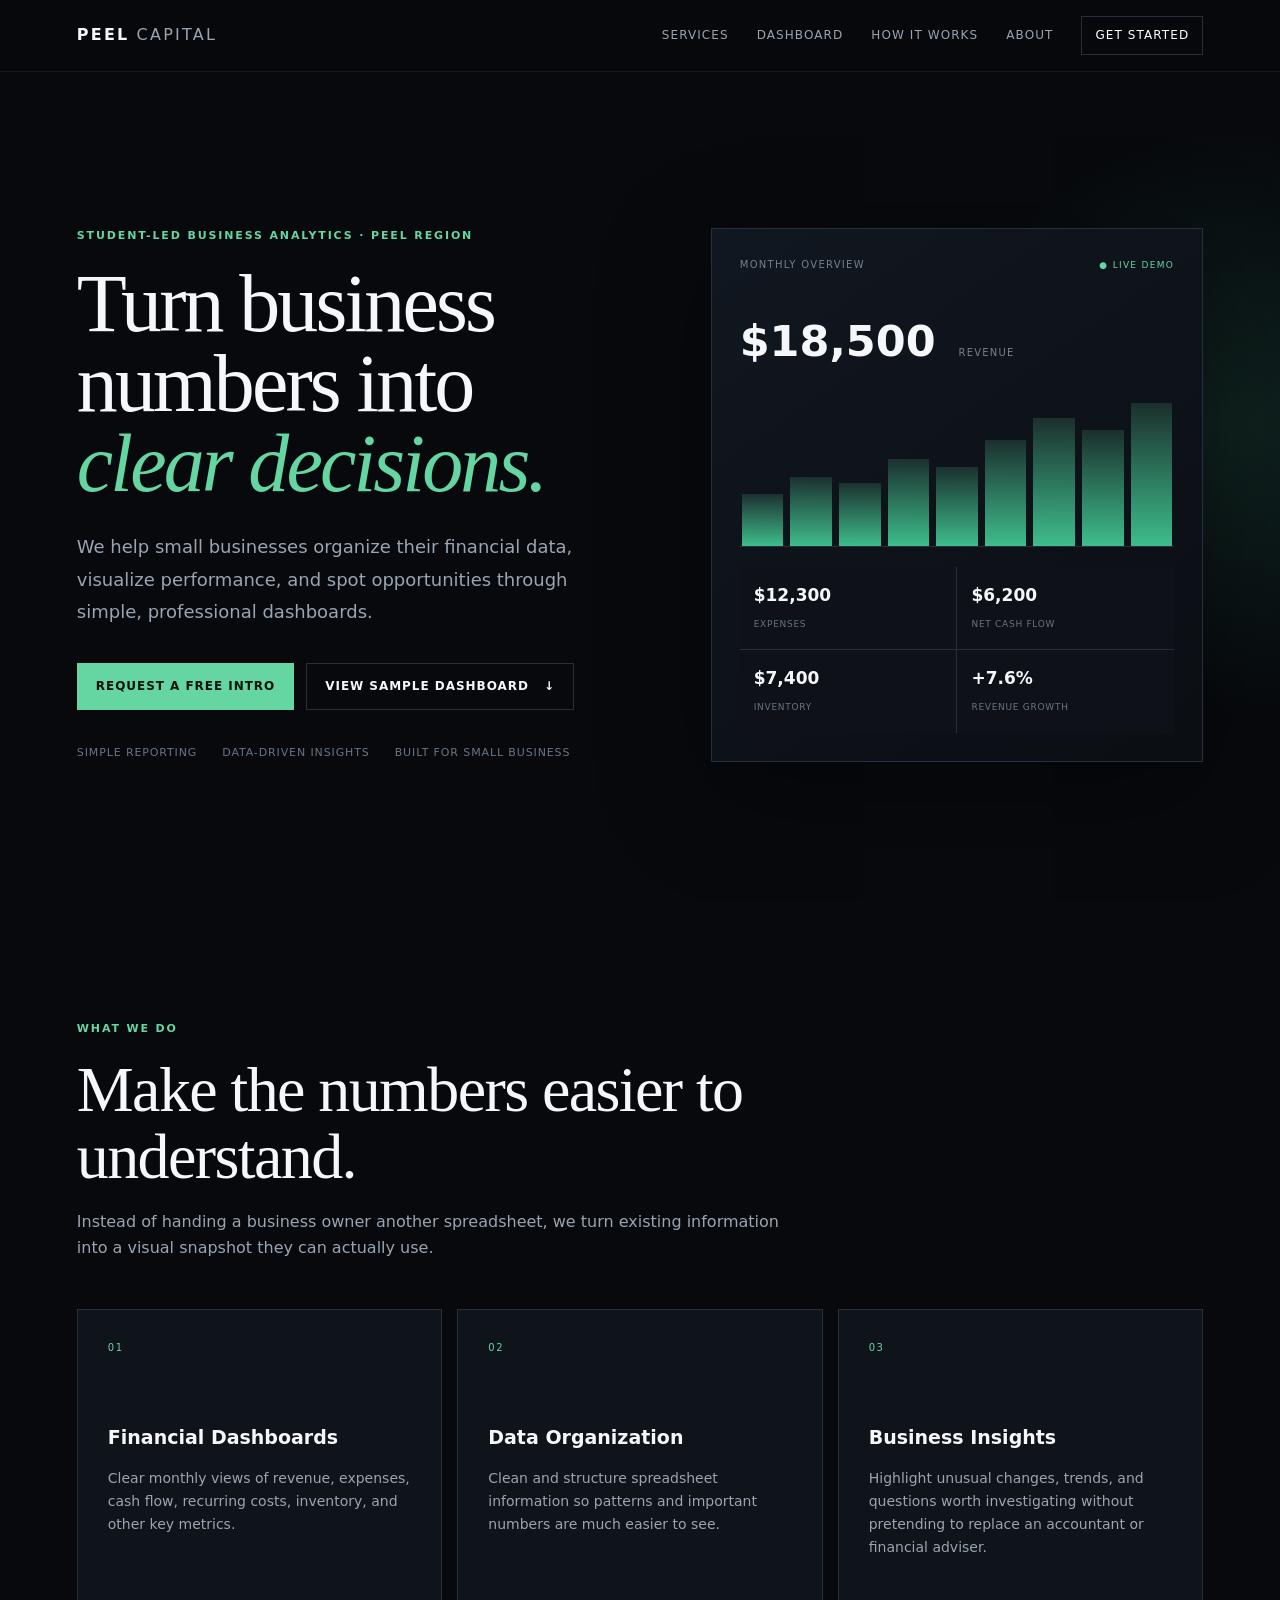
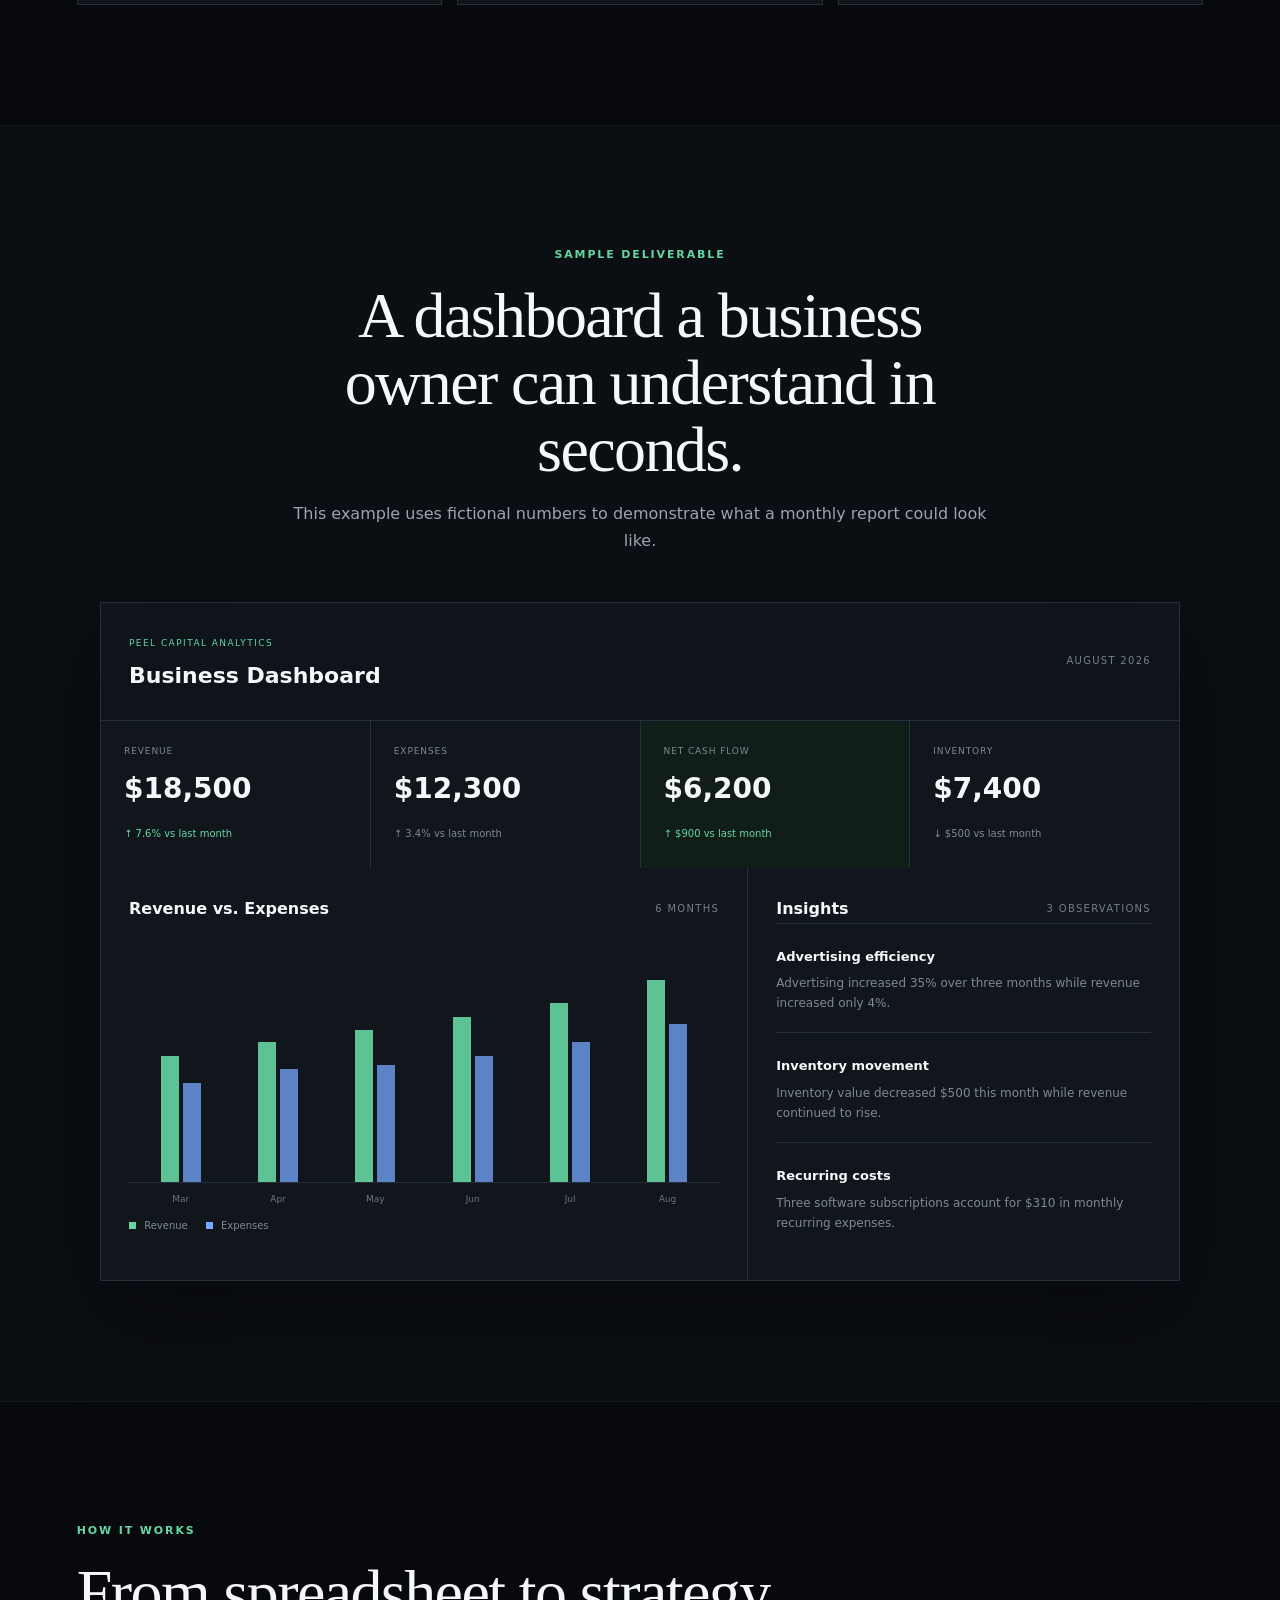
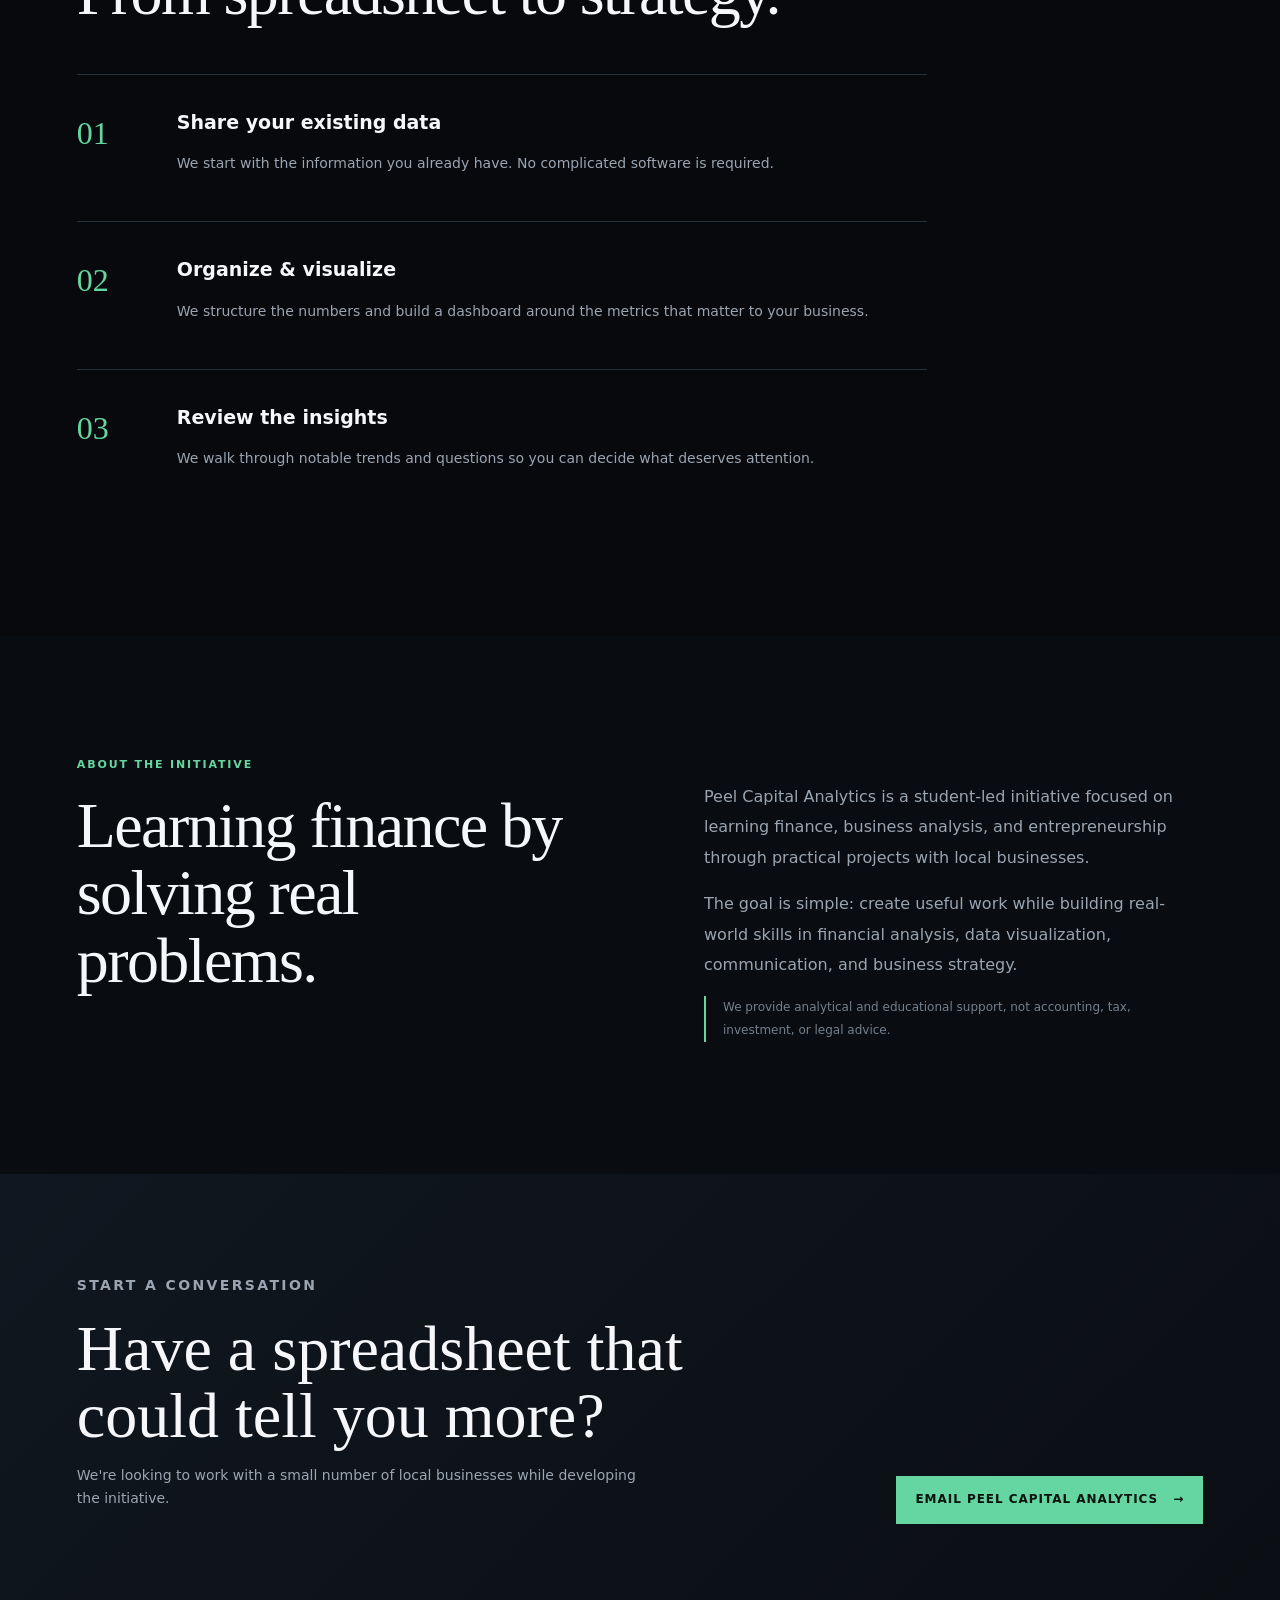
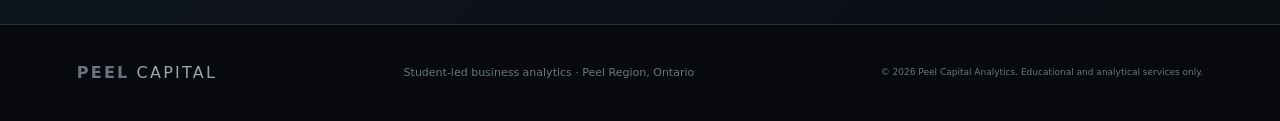
==== commit a4aa08d5: "Replace CPT homepage with Peel Capital Analytics" ====
--- a/index.html
+++ b/index.html
@@ -1,591 +1,57 @@
 <!DOCTYPE html>
 <html lang="en">
 <head>
-<meta charset="UTF-8">
-<meta name="viewport" content="width=device-width, initial-scale=1.0">
-<title>Defining Moments — Samuel Razdan · CPT 2026</title>
-<link rel="preconnect" href="https://fonts.googleapis.com">
-<link href="https://fonts.googleapis.com/css2?family=Cormorant+Garamond:ital,wght@0,300;0,400;0,600;1,300;1,400;1,600&family=Inter:wght@300;400;500;600&display=swap" rel="stylesheet">
-<style>
-/* ── RESET ─────────────────────────────────────────────────── */
-*,*::before,*::after{box-sizing:border-box;margin:0;padding:0}
-html{scroll-behavior:smooth;font-size:16px}
-
-/* ── TOKENS ────────────────────────────────────────────────── */
-:root{
-  --bg:        #0C0C0E;
-  --bg2:       #111115;
-  --card:      #13131A;
-  --card2:     #1A1A24;
-  --border:    rgba(255,255,255,0.07);
-  --border2:   rgba(255,255,255,0.12);
-  --red:       #C8102E;
-  --red2:      #E8274A;
-  --gold:      #C9A84C;
-  --blue:      #4B8FD4;
-  --text:      #F0EDE8;
-  --text2:     #B8B4AF;
-  --muted:     #6E6A66;
-  --serif:     'Cormorant Garamond',Georgia,serif;
-  --sans:      'Inter',system-ui,sans-serif;
-}
-
-/* ── BASE ──────────────────────────────────────────────────── */
-body{font-family:var(--sans);background:var(--bg);color:var(--text);
-  line-height:1.7;-webkit-font-smoothing:antialiased}
-
-/* ── SCROLL PROGRESS ───────────────────────────────────────── */
-#prog{position:fixed;top:0;left:0;height:2px;width:0;
-  background:linear-gradient(90deg,var(--red),var(--gold));z-index:999;
-  transition:width .08s linear}
-
-/* ── NAV ───────────────────────────────────────────────────── */
-nav{position:sticky;top:0;z-index:100;height:54px;
-  display:flex;align-items:center;justify-content:space-between;
-  padding:0 2.5rem;
-  background:rgba(12,12,14,.88);
-  backdrop-filter:blur(16px);-webkit-backdrop-filter:blur(16px);
-  border-bottom:1px solid var(--border)}
-.nav-brand{font-family:var(--serif);font-size:18px;font-weight:600;
-  color:var(--text);letter-spacing:.01em}
-.nav-brand b{color:var(--red);font-weight:600}
-.nav-links{display:flex;gap:2rem}
-.nav-links a{font-size:11px;font-weight:500;letter-spacing:.1em;
-  text-transform:uppercase;color:var(--muted);text-decoration:none;
-  transition:color .2s}
-.nav-links a:hover{color:var(--text)}
-
-/* ── HERO ──────────────────────────────────────────────────── */
-.hero{position:relative;padding:8rem 2.5rem 6rem;overflow:hidden}
-.hero-noise{position:absolute;inset:0;
-  background:
-    radial-gradient(ellipse 90% 70% at 100% 60%,rgba(200,16,46,.10) 0%,transparent 55%),
-    radial-gradient(ellipse 60% 50% at 0% 30%,rgba(75,143,212,.06) 0%,transparent 50%),
-    radial-gradient(ellipse 50% 40% at 50% 100%,rgba(201,168,76,.05) 0%,transparent 50%);
-  pointer-events:none}
-/* Giant "1917–1996" watermark */
-.hero-yr{position:absolute;right:-1rem;top:50%;transform:translateY(-50%);
-  font-family:var(--serif);font-size:clamp(120px,18vw,220px);font-weight:600;
-  color:rgba(255,255,255,.025);line-height:1;pointer-events:none;
-  letter-spacing:-.02em;white-space:nowrap;user-select:none}
-.hero-inner{position:relative;z-index:1;max-width:880px;margin:0 auto}
-.hero-tag{display:inline-flex;align-items:center;gap:10px;
-  margin-bottom:2rem}
-.hero-tag-dot{width:6px;height:6px;border-radius:50%;background:var(--red)}
-.hero-tag span{font-size:11px;font-weight:500;letter-spacing:.14em;
-  text-transform:uppercase;color:var(--gold)}
-h1.hero-title{font-family:var(--serif);
-  font-size:clamp(52px,8vw,96px);
-  font-weight:300;line-height:1.0;letter-spacing:-.02em;
-  color:var(--text);margin-bottom:1.75rem}
-h1.hero-title em{font-style:italic;color:var(--gold)}
-.hero-sub{font-size:17px;color:var(--text2);font-weight:300;
-  max-width:500px;line-height:1.8;margin-bottom:2.5rem}
-.hero-author{display:inline-flex;align-items:center;gap:12px;
-  padding:10px 18px;border:1px solid var(--border2);
-  background:var(--card);margin-bottom:3.5rem}
-.hero-author-label{font-size:11px;letter-spacing:.1em;
-  text-transform:uppercase;color:var(--muted)}
-.hero-author-name{font-size:14px;font-weight:600;color:var(--text);
-  letter-spacing:.02em}
-.hero-divider{width:100%;height:1px;background:var(--border);
-  margin-bottom:2.5rem}
-.hero-stats{display:flex;gap:3.5rem;flex-wrap:wrap}
-.stat-n{font-family:var(--serif);font-size:44px;font-weight:300;
-  color:var(--text);line-height:1;margin-bottom:4px}
-.stat-l{font-size:11px;font-weight:500;letter-spacing:.1em;
-  text-transform:uppercase;color:var(--muted)}
-
-/* ── PAGE BODY ─────────────────────────────────────────────── */
-.page{max-width:1040px;margin:0 auto;padding:5rem 2rem 4rem}
-
-/* ── SECTION LABELS ────────────────────────────────────────── */
-.sec-head{margin-bottom:3rem}
-.sec-eyebrow{font-size:10px;font-weight:600;letter-spacing:.18em;
-  text-transform:uppercase;color:var(--red);margin-bottom:.6rem}
-.sec-title{font-family:var(--serif);font-size:36px;font-weight:300;
-  color:var(--text);line-height:1.15}
-.sec-sub{font-size:13px;color:var(--muted);margin-top:.4rem;
-  letter-spacing:.03em}
-
-/* ── ERA MARKER ────────────────────────────────────────────── */
-.era-marker{display:flex;align-items:center;gap:1rem;
-  margin:3.5rem 0 2rem}
-.era-line{flex:1;height:1px;background:var(--border)}
-.era-badge{font-size:10px;font-weight:600;letter-spacing:.16em;
-  text-transform:uppercase;color:var(--border2);
-  padding:5px 14px;border:1px solid var(--border);
-  white-space:nowrap;background:var(--card)}
-
-/* ── MOMENT CARDS ──────────────────────────────────────────── */
-.mcard{background:var(--card);border:1px solid var(--border);
-  margin-bottom:3rem;overflow:hidden;
-  transition:border-color .3s}
-.mcard:hover{border-color:var(--border2)}
-
-/* ── PHOTO MOSAIC — zero gaps, fills card width exactly ─────── */
-.mosaic{display:grid;width:100%;background:#000;
-  /* no gap — images butt right up against each other */
-  gap:0}
-.mosaic.m3{
-  grid-template-columns:62% 38%;
-  grid-template-rows:200px 200px;
-  height:400px}
-.mosaic.m3 .p-main{grid-row:1/3}
-.mimg{overflow:hidden;position:relative}
-.mimg img{width:100%;height:100%;object-fit:cover;display:block;
-  filter:grayscale(25%) contrast(1.08) brightness(.88);
-  transition:transform .7s ease,filter .5s ease}
-.mcard:hover .mimg img{filter:grayscale(0%) contrast(1.04) brightness(.95)}
-.mimg:hover img{transform:scale(1.06)}
-
-/* thin red border between side images */
-.mosaic.m3 .p-side+.p-side{border-top:1px solid rgba(200,16,46,.3)}
-
-/* caption sits flush under mosaic, no gap */
-.gcap{padding:7px 1.5rem 8px;font-size:10.5px;font-style:italic;
-  color:var(--muted);background:rgba(0,0,0,.4);
-  border-bottom:1px solid var(--border);letter-spacing:.02em}
-
-/* ── CARD BODY ─────────────────────────────────────────────── */
-.cbody{padding:1.75rem 2rem 2rem}
-.chead{display:flex;align-items:flex-start;
-  justify-content:space-between;gap:1rem;
-  padding-bottom:1.5rem;margin-bottom:1.75rem;
-  border-bottom:1px solid var(--border)}
-.cdate{font-size:11px;font-weight:500;letter-spacing:.12em;
-  text-transform:uppercase;margin-bottom:7px;font-family:var(--sans)}
-.mcard.pre .cdate{color:var(--blue)}
-.mcard.post .cdate{color:var(--red2)}
-.ctitle-wrap{flex:1}
-/* giant year ghost sits behind title */
-.ctitle-outer{position:relative;overflow:visible}
-.ctitle-ghost{position:absolute;left:-.1em;top:50%;
-  transform:translateY(-50%);
-  font-family:var(--serif);font-size:clamp(60px,9vw,110px);
-  font-weight:600;color:rgba(255,255,255,.025);
-  line-height:1;pointer-events:none;white-space:nowrap;
-  letter-spacing:-.03em;user-select:none}
-.ctitle{font-family:var(--serif);font-size:clamp(22px,3vw,30px);
-  font-weight:400;line-height:1.2;color:var(--text);
-  position:relative;z-index:1}
-.cpill{display:inline-flex;align-items:center;
-  padding:4px 11px;font-size:10px;font-weight:600;
-  letter-spacing:.1em;text-transform:uppercase;
-  white-space:nowrap;flex-shrink:0;margin-top:2px;
-  border:1px solid}
-.pill-sig  {background:rgba(124,58,237,.12);color:#C4B5FD;border-color:rgba(124,58,237,.25)}
-.pill-persp{background:rgba(217,119,6,.12); color:#FCD34D;border-color:rgba(217,119,6,.25)}
-.pill-cause{background:rgba(219,39,119,.12);color:#F9A8D4;border-color:rgba(219,39,119,.25)}
-.pill-chng {background:rgba(22,163,74,.12); color:#86EFAC;border-color:rgba(22,163,74,.25)}
-
-/* blocks */
-.blocks{display:flex;flex-direction:column;gap:1.4rem}
-.blabel{font-size:10px;font-weight:600;letter-spacing:.15em;
-  text-transform:uppercase;color:var(--muted);
-  margin-bottom:.55rem}
-.blocks p{font-size:15px;line-height:1.85;color:var(--text2);font-weight:300}
-.abox{padding:1rem 1.25rem;background:rgba(255,255,255,.025);
-  border-left:2px solid;margin-top:.2rem}
-.abox p{font-size:14.5px;line-height:1.9;font-style:italic}
-.abox-sig  {border-color:#7C3AED}
-.abox-persp{border-color:#D97706}
-.abox-cause{border-color:#DB2777}
-.abox-chng {border-color:#16A34A}
-
-/* ── DIVIDER ───────────────────────────────────────────────── */
-hr.div{border:none;border-top:1px solid var(--border);margin:4.5rem 0}
-
-/* ── REFLECTION ────────────────────────────────────────────── */
-.ref-card{background:var(--card);border:1px solid var(--border);
-  padding:2.5rem}
-.ref-q{font-family:var(--serif);font-size:clamp(20px,3vw,28px);
-  font-weight:300;font-style:italic;color:var(--text);
-  margin-bottom:2rem;padding-bottom:1.75rem;
-  border-bottom:1px solid var(--border);line-height:1.3}
-.ref-q::before{content:'\201C';color:var(--red);
-  font-size:1.4em;line-height:0;vertical-align:-.3em;margin-right:3px}
-.ref-card p{font-size:16px;line-height:1.95;color:var(--text2);
-  font-weight:300;margin-bottom:1.25rem}
-.ref-card p:last-child{margin-bottom:0}
-
-/* ── BIBLIOGRAPHY ──────────────────────────────────────────── */
-.bib-list{display:flex;flex-direction:column;gap:2px}
-.bib-entry{background:var(--card);border:1px solid var(--border);
-  padding:1.5rem 1.75rem;position:relative;
-  transition:background .2s,border-color .2s}
-.bib-entry::before{content:'';position:absolute;left:0;top:0;bottom:0;
-  width:2px;background:var(--red);opacity:0;transition:opacity .25s}
-.bib-entry:hover{background:var(--card2);border-color:var(--border2)}
-.bib-entry:hover::before{opacity:1}
-.bib-n{font-size:10px;font-weight:600;letter-spacing:.12em;
-  text-transform:uppercase;color:var(--muted);margin-bottom:.5rem}
-.bib-cite{font-size:14px;line-height:1.75;color:var(--text);
-  margin-bottom:.75rem;padding-left:1.75em;text-indent:-1.75em}
-.bib-cite em{font-style:italic}
-.bib-ann{font-size:13px;line-height:1.75;color:var(--text2);
-  font-weight:300;padding-left:1.75em}
-
-/* ── FOOTER ────────────────────────────────────────────────── */
-footer{background:var(--card);border-top:1px solid var(--border);
-  padding:3.5rem 2rem;text-align:center}
-.foot-leaf{font-size:24px;margin-bottom:1rem;opacity:.4}
-.foot-title{font-family:var(--serif);font-size:22px;font-weight:300;
-  color:var(--text);margin-bottom:.5rem}
-.foot-author{font-size:13px;color:var(--text2);margin-bottom:1.25rem}
-.foot-author strong{color:var(--text);font-weight:600}
-.foot-meta{font-size:11px;color:var(--muted);letter-spacing:.07em;
-  text-transform:uppercase}
-
-/* ── REVEAL ────────────────────────────────────────────────── */
-.reveal{opacity:0;transform:translateY(18px);
-  transition:opacity .55s ease,transform .55s ease}
-.reveal.vis{opacity:1;transform:none}
-.d1{transition-delay:.08s}.d2{transition-delay:.16s}.d3{transition-delay:.24s}
-
-/* ── RESPONSIVE ────────────────────────────────────────────── */
-@media(max-width:680px){
-  nav{padding:0 1.25rem}
-  .hero{padding:5rem 1.25rem 4rem}
-  .page{padding:3rem 1.25rem 2rem}
-  .mosaic.m3{grid-template-columns:1fr 1fr;grid-template-rows:180px 120px 120px;height:auto}
-  .mosaic.m3 .p-main{grid-row:1;grid-column:1/3}
-  .hero-yr{display:none}
-  .chead{flex-direction:column}
-  .cbody{padding:1.25rem 1.25rem 1.5rem}
-}
-@media(prefers-reduced-motion:reduce){
-  .reveal{opacity:1;transform:none;transition:none}
-  .mimg img{transition:none}
-}
-</style>
+  <meta charset="UTF-8">
+  <meta name="viewport" content="width=device-width, initial-scale=1.0">
+  <meta name="description" content="Peel Capital Analytics — student-led business analytics for small businesses in Peel Region.">
+  <title>Peel Capital Analytics</title>
+  <link rel="stylesheet" href="peel-capital/styles.css">
 </head>
 <body>
-
-<div id="prog"></div>
-
-<!-- ── NAV ──────────────────────────────────────────────── -->
-<nav>
-  <div class="nav-brand">&#127809;&nbsp; <b>Defining Moments</b> in Canadian History</div>
-  <div class="nav-links">
-    <a href="#moments">Moments</a>
-    <a href="#reflection">Reflection</a>
-    <a href="#bibliography">Bibliography</a>
-  </div>
-</nav>
-
-<!-- ── HERO ─────────────────────────────────────────────── -->
-<div class="hero">
-  <div class="hero-noise"></div>
-  <div class="hero-yr">1917&ndash;1996</div>
-  <div class="hero-inner">
-    <div class="hero-tag">
-      <div class="hero-tag-dot"></div>
-      <span>CPT 2026 &nbsp;&middot;&nbsp; Digital History Exhibit</span>
+  <nav class="nav">
+    <a class="brand" href="#home">PEEL<span>CAPITAL</span></a>
+    <div class="nav-links">
+      <a href="#services">Services</a>
+      <a href="#dashboard">Dashboard</a>
+      <a href="#process">How It Works</a>
+      <a href="#about">About</a>
+      <a class="nav-cta" href="#contact">Get Started</a>
     </div>
-    <h1 class="hero-title">Defining<br><em>Moments</em><br>in Canadian History</h1>
-    <p class="hero-sub">Four pivotal events that shaped Canada&rsquo;s identity, politics, and people &mdash; from the battlefields of WWI to the last residential school.</p>
-    <div class="hero-author">
-      <span class="hero-author-label">Authored by</span>
-      <span class="hero-author-name">Samuel Razdan</span>
-    </div>
-    <div class="hero-divider"></div>
-    <div class="hero-stats">
-      <div><div class="stat-n">4</div><div class="stat-l">Defining Moments</div></div>
-      <div><div class="stat-n">1917&ndash;96</div><div class="stat-l">Time Span</div></div>
-      <div><div class="stat-n">4</div><div class="stat-l">Historical Concepts</div></div>
-      <div><div class="stat-n">4</div><div class="stat-l">Annotated Sources</div></div>
-    </div>
-  </div>
-</div>
-
-<!-- ── PAGE BODY ─────────────────────────────────────────── -->
-<div class="page">
-
-  <!-- MOMENTS -->
-  <section id="moments">
-    <div class="sec-head reveal">
-      <div class="sec-eyebrow">Section 01</div>
-      <div class="sec-title">Defining Moments</div>
-      <div class="sec-sub">Four events that shaped Canada&rsquo;s identity, politics, and people</div>
-    </div>
-
-    <!-- ERA: PRE-1950 -->
-    <div class="era-marker reveal">
-      <div class="era-line"></div>
-      <div class="era-badge">Pre&ndash;1950</div>
-      <div class="era-line"></div>
-    </div>
-
-    <!-- ── CARD 1: VIMY RIDGE ────────────────────────────── -->
-    <div class="mcard pre reveal">
-      <div class="mosaic m3">
-        <div class="mimg p-main">
-          <img src="https://upload.wikimedia.org/wikipedia/commons/6/67/Canadian_reserves_dig_in_under_shell_fire_during_Battle_of_Vimy_Ridge.jpg"
-               alt="Canadian soldiers digging in under shellfire, Vimy Ridge, April 1917">
+    <button class="menu" aria-label="Open menu">☰</button>
+  </nav>
+  <main>
+    <section id="home" class="hero">
+      <div class="hero-glow"></div>
+      <div class="hero-content">
+        <p class="eyebrow">Student-led business analytics · Peel Region</p>
+        <h1>Turn business numbers into <em>clear decisions.</em></h1>
+        <p class="hero-copy">We help small businesses organize their financial data, visualize performance, and spot opportunities through simple, professional dashboards.</p>
+        <div class="hero-actions">
+          <a class="button primary" href="#contact">Request a Free Intro</a>
+          <a class="button secondary" href="#dashboard">View Sample Dashboard <span>↓</span></a>
         </div>
-        <div class="mimg p-side">
-          <img src="https://upload.wikimedia.org/wikipedia/commons/a/ad/Canadian_troops_returning_from_Vimy_Ridge_LAC_3194757.jpg"
-               alt="Canadian troops returning from Vimy Ridge, May 1917">
-        </div>
-        <div class="mimg p-side">
-          <img src="https://upload.wikimedia.org/wikipedia/commons/f/f0/Byng_inspects_captured_trench_mortars_at_Vimy_Ridge_May_1917_LAC_3213518.jpg"
-               alt="General Byng inspects captured trench mortars, May 1917">
-        </div>
+        <div class="trust-row"><span>Simple reporting</span><span>Data-driven insights</span><span>Built for small business</span></div>
       </div>
-      <div class="gcap">Left: Canadian reserves dig in under shellfire, April 1917 &nbsp;&middot;&nbsp; Top right: Troops returning from Vimy, May 1917 &nbsp;&middot;&nbsp; Bottom right: Gen. Byng inspects captured mortars. Library and Archives Canada.</div>
-      <div class="cbody">
-        <div class="chead">
-          <div class="ctitle-wrap">
-            <div class="cdate">April 1917 &nbsp;&middot;&nbsp; World War I</div>
-            <div class="ctitle-outer">
-              <div class="ctitle-ghost">1917</div>
-              <div class="ctitle">Battle of Vimy Ridge</div>
-            </div>
-          </div>
-          <span class="cpill pill-sig">Historical Significance</span>
-        </div>
-        <div class="blocks">
-          <div>
-            <div class="blabel">Summary</div>
-            <p>In April 1917, all four divisions of the Canadian Corps fought together for the first time and captured Vimy Ridge in northern France &mdash; a position British and French forces had failed to take for years. The victory cost roughly 3,600 Canadian lives, but its success marked a turning point in how Canada saw itself on the world stage.</p>
-          </div>
-          <div>
-            <div class="blabel">Why it is a defining moment</div>
-            <p>Vimy Ridge is widely regarded as the birth of Canadian national identity. The unified effort transcended regional and linguistic divisions, and Canada&rsquo;s role in the victory led directly to it signing the Treaty of Versailles as an independent nation in 1919 &mdash; no longer just an extension of Britain.</p>
-          </div>
-          <div>
-            <div class="blabel">Historical Significance &mdash; Analysis</div>
-            <div class="abox abox-sig">
-              <p>Vimy Ridge is historically significant because it permanently altered Canada&rsquo;s place in the world. Before the battle, Canada had little independent international identity. The victory gave Canadians a shared moment of sacrifice and achievement that still resonates today &mdash; April 9th is observed as Vimy Ridge Day, and the memorial in France remains one of Canada&rsquo;s most visited monuments abroad.</p>
-            </div>
-          </div>
-        </div>
+      <div class="hero-panel">
+        <div class="panel-top"><span>MONTHLY OVERVIEW</span><span class="live-dot">● LIVE DEMO</span></div>
+        <div class="panel-number">$18,500 <small>Revenue</small></div>
+        <div class="mini-chart" aria-hidden="true"><span style="height:35%"></span><span style="height:46%"></span><span style="height:42%"></span><span style="height:58%"></span><span style="height:53%"></span><span style="height:71%"></span><span style="height:86%"></span><span style="height:78%"></span><span style="height:96%"></span></div>
+        <div class="panel-grid"><div><b>$12,300</b><small>Expenses</small></div><div><b>$6,200</b><small>Net Cash Flow</small></div><div><b>$7,400</b><small>Inventory</small></div><div><b>+7.6%</b><small>Revenue Growth</small></div></div>
       </div>
-    </div>
-
-    <!-- ── CARD 2: JAPANESE INTERNMENT ──────────────────── -->
-    <div class="mcard pre reveal d1">
-      <div class="mosaic m3">
-        <div class="mimg p-main">
-          <img src="https://upload.wikimedia.org/wikipedia/commons/5/58/Japanese_internment_camp_in_British_Columbia.jpg"
-               alt="Japanese Canadian internment camp, British Columbia, 1942">
-        </div>
-        <div class="mimg p-side">
-          <img src="https://upload.wikimedia.org/wikipedia/commons/c/c3/Japanese_Canadian_relocation_-_Men%27s_dormitory_in_Forum_building.jpg"
-               alt="Men's dormitory, Hastings Park Forum building, 1942">
-        </div>
-        <div class="mimg p-side">
-          <img src="https://upload.wikimedia.org/wikipedia/commons/1/18/Japanese_evacuation_Hastings_Park_-_kindergarten.jpg"
-               alt="Kindergarten class, Hastings Park, 1942">
-        </div>
-      </div>
-      <div class="gcap">Left: Japanese Canadian internment camp, BC &nbsp;&middot;&nbsp; Top right: Men&rsquo;s dormitory, Hastings Park Forum, Vancouver, 1942 &nbsp;&middot;&nbsp; Bottom right: Kindergarten class, Hastings Park, 1942. Library and Archives Canada.</div>
-      <div class="cbody">
-        <div class="chead">
-          <div class="ctitle-wrap">
-            <div class="cdate">1942 &nbsp;&middot;&nbsp; World War II</div>
-            <div class="ctitle-outer">
-              <div class="ctitle-ghost">1942</div>
-              <div class="ctitle">Internment of Japanese Canadians</div>
-            </div>
-          </div>
-          <span class="cpill pill-persp">Historical Perspective</span>
-        </div>
-        <div class="blocks">
-          <div>
-            <div class="blabel">Summary</div>
-            <p>Following Pearl Harbor, the Canadian government used the War Measures Act to forcibly relocate over 22,000 Japanese Canadians from BC. Their homes, businesses, and property were seized and sold. Families were separated &mdash; not because of any evidence of disloyalty, but out of racial fear. Camps did not close until 1949, four years after the war ended.</p>
-          </div>
-          <div>
-            <div class="blabel">Why it is a defining moment</div>
-            <p>This event exposes a deep gap between Canada&rsquo;s stated values and its actions. In 1988, PM Brian Mulroney officially apologized and offered redress, acknowledging the internment was racially motivated. It forces Canadians to confront how fear and racism can override democratic principles.</p>
-          </div>
-          <div>
-            <div class="blabel">Historical Perspective &mdash; Analysis</div>
-            <div class="abox abox-persp">
-              <p>Perspectives on this event vary sharply. The government framed internment as a national security measure; many white British Columbians supported it out of prejudice and economic competition. For Japanese Canadians, it meant losing everything in their own country despite being loyal citizens. Examining both perspectives shows how the label &ldquo;national security&rdquo; has historically been used to legitimize racism.</p>
-            </div>
-          </div>
-        </div>
-      </div>
-    </div>
-
-    <!-- ERA: POST-1950 -->
-    <div class="era-marker reveal">
-      <div class="era-line"></div>
-      <div class="era-badge">Post&ndash;1950</div>
-      <div class="era-line"></div>
-    </div>
-
-    <!-- ── CARD 3: OCTOBER CRISIS ────────────────────────── -->
-    <div class="mcard post reveal">
-      <div class="mosaic m3">
-        <div class="mimg p-main">
-          <img src="https://historyofrights.ca/wp-content/uploads/images/FLQ_soliders_house-scaled.jpg"
-               alt="Armed soldiers outside a Montreal residence, October Crisis 1970">
-        </div>
-        <div class="mimg p-side">
-          <img src="https://valourcanada.ca/wp-content/uploads/2019/07/flq-crisis_reg.jpg"
-               alt="Canadian troops deployed in Montreal, FLQ Crisis 1970">
-        </div>
-        <div class="mimg p-side">
-          <img src="https://jemesouviens.org/wp-content/uploads/sites/2/2022/01/P01_00-CP-photo-1024x768.jpeg"
-               alt="Soldiers patrolling Montreal streets, October 1970">
-        </div>
-      </div>
-      <div class="gcap">Left: Armed soldiers stand guard outside a Montreal residence, Oct. 1970 &nbsp;&middot;&nbsp; Top right: Troops deployed during the FLQ Crisis &nbsp;&middot;&nbsp; Bottom right: Soldiers patrol Montreal streets, Oct. 15, 1970. Canadian Press / History of Rights / Valour Canada.</div>
-      <div class="cbody">
-        <div class="chead">
-          <div class="ctitle-wrap">
-            <div class="cdate">October 1970 &nbsp;&middot;&nbsp; Quebec Crisis</div>
-            <div class="ctitle-outer">
-              <div class="ctitle-ghost">1970</div>
-              <div class="ctitle">The October Crisis</div>
-            </div>
-          </div>
-          <span class="cpill pill-cause">Cause &amp; Consequence</span>
-        </div>
-        <div class="blocks">
-          <div>
-            <div class="blabel">Summary</div>
-            <p>In October 1970, the FLQ kidnapped British diplomat James Cross and Quebec cabinet minister Pierre Laporte, who was later murdered. PM Pierre Trudeau invoked the War Measures Act &mdash; the only peacetime use in Canadian history &mdash; suspending civil liberties. Over 450 people were detained without charge, most released without trial.</p>
-          </div>
-          <div>
-            <div class="blabel">Why it is a defining moment</div>
-            <p>The October Crisis raised critical questions about the limits of government power and the balance between security and civil liberty. It also shifted the Quebec sovereignty movement away from violence toward democratic means &mdash; paving the way for the Parti Qu&eacute;b&eacute;cois&rsquo;s electoral victory in 1976.</p>
-          </div>
-          <div>
-            <div class="blabel">Cause &amp; Consequence &mdash; Analysis</div>
-            <div class="abox abox-cause">
-              <p>The root cause was decades of economic inequality in Quebec, where French Canadians were excluded from English-dominated industries. The consequence was twofold: in the short term, hundreds were jailed without evidence; in the long term, political violence was discredited, the sovereignty movement turned democratic, and questions about state power versus civil liberties became permanent fixtures of Canadian political debate.</p>
-            </div>
-          </div>
-        </div>
-      </div>
-    </div>
-
-    <!-- ── CARD 4: RESIDENTIAL SCHOOLS ──────────────────── -->
-    <div class="mcard post reveal d1">
-      <div class="mosaic m3">
-        <div class="mimg p-main">
-          <img src="https://upload.wikimedia.org/wikipedia/commons/d/d6/Kamloops-indian-residential-school-1930.png"
-               alt="Kamloops Indian Residential School, BC, ca. 1930">
-        </div>
-        <div class="mimg p-side">
-          <img src="https://upload.wikimedia.org/wikipedia/commons/1/1a/Photograph_of_Ojibway_children_pupils_of_the_Shingwauk_and_Wawanosh_Homes_Algoma_University_Archives.png"
-               alt="Ojibway children at Shingwauk and Wawanosh Homes">
-        </div>
-        <div class="mimg p-side">
-          <img src="https://upload.wikimedia.org/wikipedia/commons/1/14/Vancouver_Art_Gallery_community_memorial_on_the_215_buried_children_at_Kamloops_Residential_School.png"
-               alt="Community memorial, Vancouver Art Gallery, 2021">
-        </div>
-      </div>
-      <div class="gcap">Left: Kamloops Indian Residential School, BC, ca. 1930 &nbsp;&middot;&nbsp; Top right: Ojibway children, Shingwauk &amp; Wawanosh Homes, Sault Ste. Marie &nbsp;&middot;&nbsp; Bottom right: Community memorial, Vancouver Art Gallery, 2021. Wikimedia Commons.</div>
-      <div class="cbody">
-        <div class="chead">
-          <div class="ctitle-wrap">
-            <div class="cdate">1996 &nbsp;&middot;&nbsp; Indigenous History</div>
-            <div class="ctitle-outer">
-              <div class="ctitle-ghost">1996</div>
-              <div class="ctitle">Residential Schools &mdash; Last School Closing</div>
-            </div>
-          </div>
-          <span class="cpill pill-chng">Continuity &amp; Change</span>
-        </div>
-        <div class="blocks">
-          <div>
-            <div class="blabel">Summary</div>
-            <p>Canada&rsquo;s residential school system ran for over 130 years. The last federally funded school &mdash; Gordon Indian Residential School in Saskatchewan &mdash; closed in 1996. More than 150,000 Indigenous children were forcibly separated from their families, banned from speaking their languages, and subjected to widespread abuse. The 2015 Truth and Reconciliation Commission officially described the system as cultural genocide.</p>
-          </div>
-          <div>
-            <div class="blabel">Why it is a defining moment</div>
-            <p>The 1996 closing marks the formal end of an institutionalized system of cultural destruction. It forces Canada to reckon with how recent this harm truly is &mdash; not a distant historical wrong, but one whose consequences are still unfolding in Indigenous communities today.</p>
-          </div>
-          <div>
-            <div class="blabel">Continuity &amp; Change &mdash; Analysis</div>
-            <div class="abox abox-chng">
-              <p>The continuity is painful: assimilationist colonial policy dates back to before Confederation, and its effects &mdash; intergenerational trauma, loss of language, overrepresentation in prisons and child welfare &mdash; persist today. Change has come slowly: the 2008 federal apology and the TRC&rsquo;s 94 Calls to Action are meaningful steps, yet many Calls remain unimplemented. This tension between acknowledgment and action defines Canada&rsquo;s ongoing relationship with reconciliation.</p>
-            </div>
-          </div>
-        </div>
-      </div>
-    </div>
-
-  </section>
-
-  <hr class="div">
-
-  <!-- REFLECTION -->
-  <section id="reflection">
-    <div class="sec-head reveal">
-      <div class="sec-eyebrow">Section 02</div>
-      <div class="sec-title">Reflection</div>
-      <div class="sec-sub">A personal response grounded in the four defining moments</div>
-    </div>
-    <div class="ref-card reveal">
-      <div class="ref-q">Is Canada a country you can be proud of?</div>
-      <p>Yes &mdash; but only with honesty. The Battle of Vimy Ridge shows a Canada capable of unity, courage, and earning its place among nations. That pride is real and worth holding onto. But the same country that fought at Vimy also imprisoned Japanese Canadians without cause, suspended civil liberties during the October Crisis, and ran a residential school system it did not shut down until 1996. These are not distant footnotes &mdash; they are part of the same story, and pretending otherwise is not patriotism.</p>
-      <p>Canada is worth being proud of precisely because it has the capacity to confront its failures. The 1988 apology to Japanese Canadians, the Truth and Reconciliation Commission, and the ongoing push for Indigenous rights show a country capable of self-reflection and change. That work is unfinished &mdash; many TRC Calls to Action remain unmet &mdash; but the willingness to reckon with the past is what separates honest pride from denial. Canada is not a perfect country, but it is one worth fighting to improve.</p>
-    </div>
-  </section>
-
-  <hr class="div">
-
-  <!-- BIBLIOGRAPHY -->
-  <section id="bibliography">
-    <div class="sec-head reveal">
-      <div class="sec-eyebrow">Section 03</div>
-      <div class="sec-title">Annotated Bibliography</div>
-      <div class="sec-sub">Chicago Author-Date 18th ed. &nbsp;&middot;&nbsp; Alphabetical order &nbsp;&middot;&nbsp; 4 sources</div>
-    </div>
-    <div class="bib-list">
-      <div class="bib-entry reveal">
-        <div class="bib-n">01 &nbsp;/&nbsp; Adachi 1976</div>
-        <p class="bib-cite">Adachi, Ken. 1976. <em>The Enemy That Never Was: A History of the Japanese Canadians.</em> McClelland and Stewart.</p>
-        <p class="bib-ann">A foundational text on the Japanese Canadian experience, covering immigration through the 1942 internment. Adachi draws on community records and oral histories to provide perspectives that government sources alone cannot offer, making it essential for the Historical Perspective analysis of the internment.</p>
-      </div>
-      <div class="bib-entry reveal d1">
-        <div class="bib-n">02 &nbsp;/&nbsp; Berton 1986</div>
-        <p class="bib-cite">Berton, Pierre. 1986. <em>Vimy.</em> McClelland and Stewart.</p>
-        <p class="bib-ann">A detailed account of the Battle of Vimy Ridge drawing on veterans&rsquo; testimonies and military records. As one of Canada&rsquo;s foremost popular historians, Berton&rsquo;s work is widely cited and reliable, providing the primary basis for the Historical Significance analysis of Vimy&rsquo;s role in shaping national identity.</p>
-      </div>
-      <div class="bib-entry reveal d2">
-        <div class="bib-n">03 &nbsp;/&nbsp; Tetley 2006</div>
-        <p class="bib-cite">Tetley, William. 2006. <em>The October Crisis, 1970: An Insider&rsquo;s View.</em> McGill-Queen&rsquo;s University Press.</p>
-        <p class="bib-ann">A firsthand account from a Quebec cabinet minister who lived through the October Crisis. Tetley&rsquo;s insider perspective is invaluable for understanding the government&rsquo;s reasoning behind invoking the War Measures Act and the political consequences that followed.</p>
-      </div>
-      <div class="bib-entry reveal d3">
-        <div class="bib-n">04 &nbsp;/&nbsp; TRC 2015</div>
-        <p class="bib-cite">Truth and Reconciliation Commission of Canada. 2015. <em>Honouring the Truth, Reconciling for the Future: Summary of the Final Report of the Truth and Reconciliation Commission of Canada.</em> Truth and Reconciliation Commission of Canada.</p>
-        <p class="bib-ann">The TRC&rsquo;s official summary report documenting residential school history through survivor testimony. Its conclusion that the system constituted cultural genocide is central to the Continuity and Change analysis.</p>
-      </div>
-    </div>
-  </section>
-
-</div>
-
-<!-- FOOTER -->
-<footer>
-  <div class="foot-leaf">&#127809;</div>
-  <div class="foot-title">Defining Moments in Canadian History</div>
-  <div class="foot-author">Authored by <strong>Samuel Razdan</strong></div>
-  <div class="foot-meta">CPT 2026 &nbsp;&middot;&nbsp; Canadian Museum of History Exhibit &nbsp;&middot;&nbsp; 1917&ndash;1996</div>
-</footer>
-
-<script>
-// Progress bar
-const prog = document.getElementById('prog');
-window.addEventListener('scroll', () => {
-  const h = document.documentElement;
-  prog.style.width = (h.scrollTop / (h.scrollHeight - h.clientHeight) * 100) + '%';
-}, {passive: true});
-
-// Scroll reveal
-const obs = new IntersectionObserver(entries => {
-  entries.forEach(e => { if (e.isIntersecting) { e.target.classList.add('vis'); obs.unobserve(e.target); } });
-}, {threshold: 0.07});
-document.querySelectorAll('.reveal').forEach(el => obs.observe(el));
-</script>
+    </section>
+    <section id="services" class="section">
+      <div class="section-heading"><p class="eyebrow">What we do</p><h2>Make the numbers easier to understand.</h2><p>Instead of handing a business owner another spreadsheet, we turn existing information into a visual snapshot they can actually use.</p></div>
+      <div class="cards"><article class="card"><div class="icon">01</div><h3>Financial Dashboards</h3><p>Clear monthly views of revenue, expenses, cash flow, recurring costs, inventory, and other key metrics.</p></article><article class="card"><div class="icon">02</div><h3>Data Organization</h3><p>Clean and structure spreadsheet information so patterns and important numbers are much easier to see.</p></article><article class="card"><div class="icon">03</div><h3>Business Insights</h3><p>Highlight unusual changes, trends, and questions worth investigating without pretending to replace an accountant or financial adviser.</p></article></div>
+    </section>
+    <section id="dashboard" class="section dark-section">
+      <div class="section-heading centered"><p class="eyebrow">Sample deliverable</p><h2>A dashboard a business owner can understand in seconds.</h2><p>This example uses fictional numbers to demonstrate what a monthly report could look like.</p></div>
+      <div class="dashboard"><div class="dash-head"><div><span class="dash-kicker">PEEL CAPITAL ANALYTICS</span><h3>Business Dashboard</h3></div><span class="month">August 2026</span></div><div class="metrics"><div class="metric"><span>Revenue</span><strong>$18,500</strong><small class="up">↑ 7.6% vs last month</small></div><div class="metric"><span>Expenses</span><strong>$12,300</strong><small>↑ 3.4% vs last month</small></div><div class="metric featured"><span>Net Cash Flow</span><strong>$6,200</strong><small class="up">↑ $900 vs last month</small></div><div class="metric"><span>Inventory</span><strong>$7,400</strong><small>↓ $500 vs last month</small></div></div><div class="dash-body"><div class="chart-card"><div class="chart-title"><b>Revenue vs. Expenses</b><span>6 months</span></div><div class="bars"><div><i style="height:55%"></i><i style="height:43%"></i><label>Mar</label></div><div><i style="height:61%"></i><i style="height:49%"></i><label>Apr</label></div><div><i style="height:66%"></i><i style="height:51%"></i><label>May</label></div><div><i style="height:72%"></i><i style="height:55%"></i><label>Jun</label></div><div><i style="height:78%"></i><i style="height:61%"></i><label>Jul</label></div><div><i style="height:88%"></i><i style="height:69%"></i><label>Aug</label></div></div><div class="legend"><span><i></i> Revenue</span><span><i></i> Expenses</span></div></div><div class="insights"><div class="chart-title"><b>Insights</b><span>3 observations</span></div><div class="insight"><b>Advertising efficiency</b><p>Advertising increased 35% over three months while revenue increased only 4%.</p></div><div class="insight"><b>Inventory movement</b><p>Inventory value decreased $500 this month while revenue continued to rise.</p></div><div class="insight"><b>Recurring costs</b><p>Three software subscriptions account for $310 in monthly recurring expenses.</p></div></div></div></div>
+    </section>
+    <section id="process" class="section"><div class="section-heading"><p class="eyebrow">How it works</p><h2>From spreadsheet to strategy.</h2></div><div class="steps"><div class="step"><span>01</span><div><h3>Share your existing data</h3><p>We start with the information you already have. No complicated software is required.</p></div></div><div class="step"><span>02</span><div><h3>Organize & visualize</h3><p>We structure the numbers and build a dashboard around the metrics that matter to your business.</p></div></div><div class="step"><span>03</span><div><h3>Review the insights</h3><p>We walk through notable trends and questions so you can decide what deserves attention.</p></div></div></div></section>
+    <section id="about" class="section about-section"><div><p class="eyebrow">About the initiative</p><h2>Learning finance by solving real problems.</h2></div><div class="about-copy"><p>Peel Capital Analytics is a student-led initiative focused on learning finance, business analysis, and entrepreneurship through practical projects with local businesses.</p><p>The goal is simple: create useful work while building real-world skills in financial analysis, data visualization, communication, and business strategy.</p><p class="note">We provide analytical and educational support, not accounting, tax, investment, or legal advice.</p></div></section>
+    <section id="contact" class="contact"><div><p class="eyebrow">Start a conversation</p><h2>Have a spreadsheet that could tell you more?</h2><p>We're looking to work with a small number of local businesses while developing the initiative.</p></div><a class="button primary" href="mailto:peelcapitalanalytics@gmail.com">Email Peel Capital Analytics <span>→</span></a></section>
+  </main>
+  <footer><div class="brand">PEEL<span>CAPITAL</span></div><p>Student-led business analytics · Peel Region, Ontario</p><small>© 2026 Peel Capital Analytics. Educational and analytical services only.</small></footer>
+  <script src="peel-capital/script.js"></script>
 </body>
-</html>
+</html>
--- a/peel-capital/styles.css
+++ b/peel-capital/styles.css
@@ -0,0 +1 @@
+:root{--bg:#07090d;--panel:#0f131a;--panel2:#151b24;--line:#25303c;--text:#f5f7fa;--muted:#9aa5b1;--accent:#65d6a2;--accent2:#3ebd8b;--blue:#75a7ff;--serif:Georgia,serif;--sans:Inter,ui-sans-serif,system-ui,-apple-system,BlinkMacSystemFont,"Segoe UI",sans-serif}*{box-sizing:border-box}html{scroll-behavior:smooth}body{margin:0;background:var(--bg);color:var(--text);font-family:var(--sans);line-height:1.65}a{color:inherit;text-decoration:none}.nav{height:72px;position:sticky;top:0;z-index:10;display:flex;align-items:center;justify-content:space-between;padding:0 6vw;background:rgba(7,9,13,.82);backdrop-filter:blur(16px);border-bottom:1px solid rgba(255,255,255,.06)}.brand{font-size:16px;font-weight:800;letter-spacing:.14em}.brand span{font-weight:400;color:var(--muted);margin-left:7px}.nav-links{display:flex;align-items:center;gap:28px;font-size:12px;color:var(--muted);text-transform:uppercase;letter-spacing:.09em}.nav-links a:hover{color:#fff}.nav-cta{border:1px solid var(--line);padding:9px 13px;color:#fff!important}.menu{display:none;background:none;border:0;color:#fff;font-size:22px}.hero{min-height:calc(100vh - 72px);padding:10vh 6vw 8vh;display:grid;grid-template-columns:1.05fr .95fr;gap:7vw;align-items:center;position:relative;overflow:hidden}.hero-glow{position:absolute;width:620px;height:620px;border-radius:50%;right:-260px;top:5%;background:radial-gradient(circle,rgba(62,189,139,.14),transparent 67%);pointer-events:none}.hero-content,.hero-panel{position:relative;z-index:1}.eyebrow{margin:0 0 18px;color:var(--accent);font-size:11px;text-transform:uppercase;letter-spacing:.17em;font-weight:700}.hero h1{font-family:var(--serif);font-size:clamp(52px,6.4vw,92px);font-weight:400;line-height:.98;letter-spacing:-.035em;margin:0 0 27px;max-width:780px}.hero h1 em{color:var(--accent);font-style:italic}.hero-copy{font-size:18px;color:var(--muted);max-width:620px;line-height:1.8}.hero-actions{display:flex;gap:12px;flex-wrap:wrap;margin:34px 0}.button{display:inline-flex;align-items:center;gap:15px;padding:13px 18px;border:1px solid var(--line);font-size:12px;text-transform:uppercase;letter-spacing:.08em;font-weight:700;transition:.2s}.button.primary{background:var(--accent);border-color:var(--accent);color:#06130d}.button.primary:hover{background:#8ae5bb}.button.secondary:hover{border-color:#607080}.trust-row{display:flex;gap:25px;flex-wrap:wrap;color:#697583;font-size:11px;text-transform:uppercase;letter-spacing:.08em}.hero-panel{background:linear-gradient(145deg,#111720,#0b0e13);border:1px solid var(--line);padding:28px;box-shadow:0 30px 100px rgba(0,0,0,.4)}.panel-top,.dash-head,.chart-title{display:flex;justify-content:space-between;align-items:center}.panel-top,.month,.chart-title span{font-size:10px;color:#74808d;letter-spacing:.13em;text-transform:uppercase}.live-dot{color:var(--accent);font-size:9px}.panel-number{font-size:43px;font-weight:600;margin:32px 0 20px}.panel-number small{font-size:10px;color:#77828e;font-weight:500;text-transform:uppercase;letter-spacing:.12em;margin-left:8px}.mini-chart{height:150px;display:flex;align-items:end;gap:7px;border-bottom:1px solid var(--line);padding:0 2px}.mini-chart span{flex:1;background:linear-gradient(to top,var(--accent2),rgba(101,214,162,.15));min-height:10px}.panel-grid{display:grid;grid-template-columns:1fr 1fr;gap:1px;background:var(--line);margin-top:20px}.panel-grid div{background:#0e1218;padding:14px}.panel-grid b{display:block;font-size:17px}.panel-grid small{font-size:9px;color:#687481;text-transform:uppercase;letter-spacing:.08em}.section{padding:120px 6vw}.section-heading{max-width:720px;margin-bottom:48px}.section-heading.centered{margin-left:auto;margin-right:auto;text-align:center}.section h2{font-family:var(--serif);font-weight:400;font-size:clamp(38px,5vw,64px);line-height:1.05;letter-spacing:-.025em;margin:0 0 18px}.section-heading>p:last-child{color:var(--muted);font-size:16px}.cards{display:grid;grid-template-columns:repeat(3,1fr);gap:15px}.card{background:var(--panel);border:1px solid var(--line);padding:30px;min-height:260px;transition:.25s}.card:hover{transform:translateY(-4px);border-color:#42505e}.icon{font-size:10px;color:var(--accent);letter-spacing:.15em;margin-bottom:65px}.card h3{font-size:19px;margin:0 0 10px}.card p,.step p,.about-copy p,.contact p{color:var(--muted);font-size:14px}.dark-section{background:#0b0e13;border-top:1px solid rgba(255,255,255,.04);border-bottom:1px solid rgba(255,255,255,.04)}.dashboard{max-width:1080px;margin:auto;background:#0f141b;border:1px solid var(--line);box-shadow:0 30px 90px rgba(0,0,0,.35)}.dash-head{padding:25px 28px;border-bottom:1px solid var(--line)}.dash-kicker{font-size:9px;color:var(--accent);letter-spacing:.16em}.dash-head h3{margin:4px 0 0;font-size:22px}.metrics{display:grid;grid-template-columns:repeat(4,1fr);gap:1px;background:var(--line)}.metric{background:#11161d;padding:23px}.metric span{display:block;color:#7d8995;text-transform:uppercase;letter-spacing:.1em;font-size:9px}.metric strong{display:block;font-size:28px;margin:7px 0}.metric small{font-size:10px;color:#7d8995}.metric .up{color:var(--accent)}.metric.featured{background:#101d18}.dash-body{display:grid;grid-template-columns:1.2fr .8fr;gap:1px;background:var(--line)}.chart-card,.insights{background:#11161d;padding:28px}.bars{height:260px;display:flex;align-items:end;justify-content:space-around;gap:14px;padding:30px 10px 0;border-bottom:1px solid var(--line)}.bars>div{height:100%;flex:1;display:flex;align-items:end;justify-content:center;gap:4px;position:relative}.bars i{display:block;width:18px;background:var(--accent);opacity:.9}.bars i:nth-child(2){background:var(--blue);opacity:.75}.bars label{position:absolute;bottom:-25px;font-size:9px;color:#697583}.legend{display:flex;gap:18px;margin-top:35px;font-size:10px;color:#7d8995}.legend i{display:inline-block;width:7px;height:7px;background:var(--accent);margin-right:5px}.legend span+span i{background:var(--blue)}.insight{padding:19px 0;border-top:1px solid var(--line)}.insight b{font-size:13px}.insight p{font-size:12px;color:#7d8995;margin:5px 0 0}.steps{max-width:850px}.step{display:grid;grid-template-columns:100px 1fr;padding:32px 0;border-top:1px solid var(--line)}.step>span{font-family:var(--serif);font-size:32px;color:var(--accent)}.step h3{margin:0;font-size:19px}.about-section{display:grid;grid-template-columns:1fr 1fr;gap:10vw;background:#090c10}.about-copy{padding-top:10px}.about-copy p{font-size:16px;line-height:1.9}.about-copy .note{border-left:2px solid var(--accent);padding-left:17px;font-size:12px;color:#74808d}.contact{padding:100px 6vw;display:flex;justify-content:space-between;align-items:end;gap:50px;background:linear-gradient(135deg,#101720,#0b0e13)}.contact h2{font-family:var(--serif);font-size:clamp(40px,5vw,68px);font-weight:400;line-height:1.05;max-width:700px;margin:0}.contact p{max-width:560px}.contact .button{flex-shrink:0}footer{padding:35px 6vw;border-top:1px solid var(--line);color:#697583;font-size:11px;display:flex;align-items:center;justify-content:space-between;gap:20px}footer p{margin:0}footer small{font-size:9px}@media(max-width:800px){.nav{padding:0 5vw}.nav-links{display:none}.menu{display:block}.hero{grid-template-columns:1fr;padding:75px 5vw}.hero-panel{margin-top:25px}.section{padding:85px 5vw}.cards{grid-template-columns:1fr}.metrics{grid-template-columns:1fr 1fr}.dash-body{grid-template-columns:1fr}.about-section{grid-template-columns:1fr;gap:25px}.contact{padding:75px 5vw;display:block}.contact .button{margin-top:25px}footer{padding:30px 5vw;display:block}footer p{margin:12px 0}.step{grid-template-columns:60px 1fr}}
